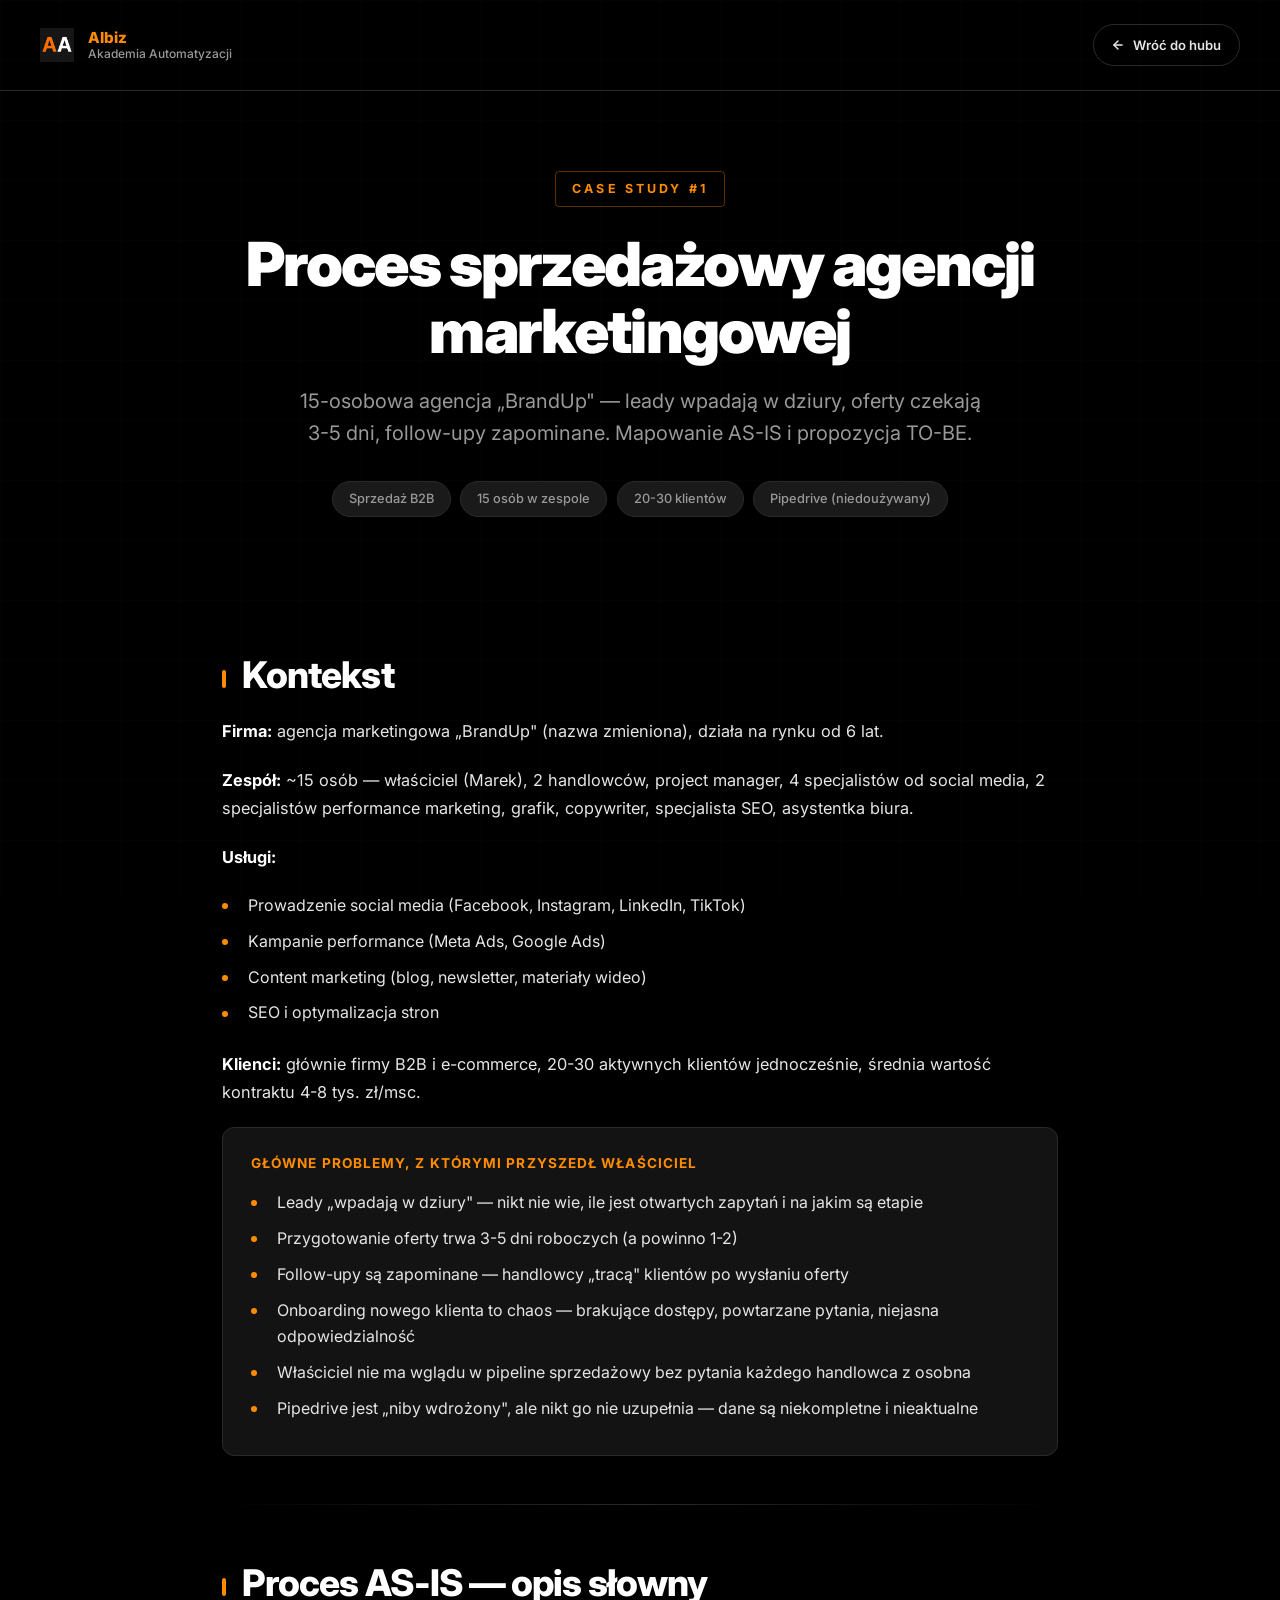
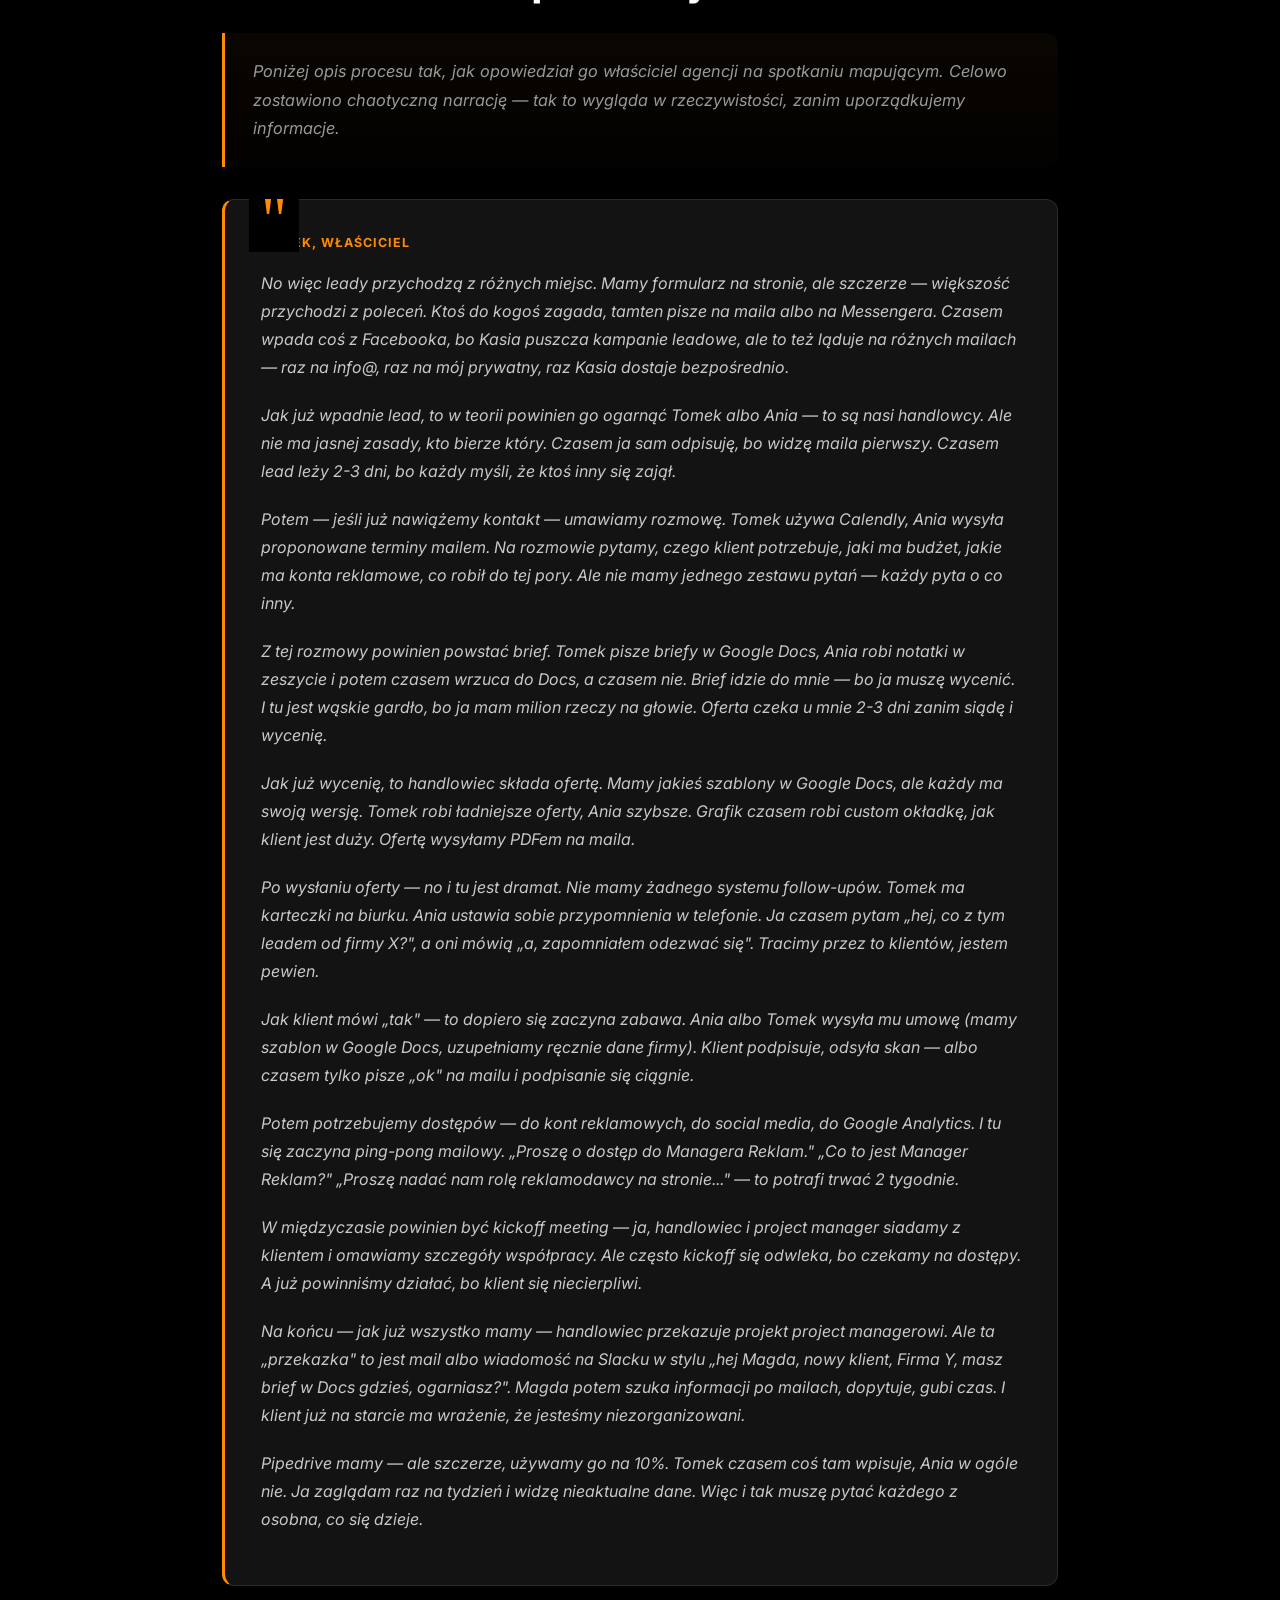
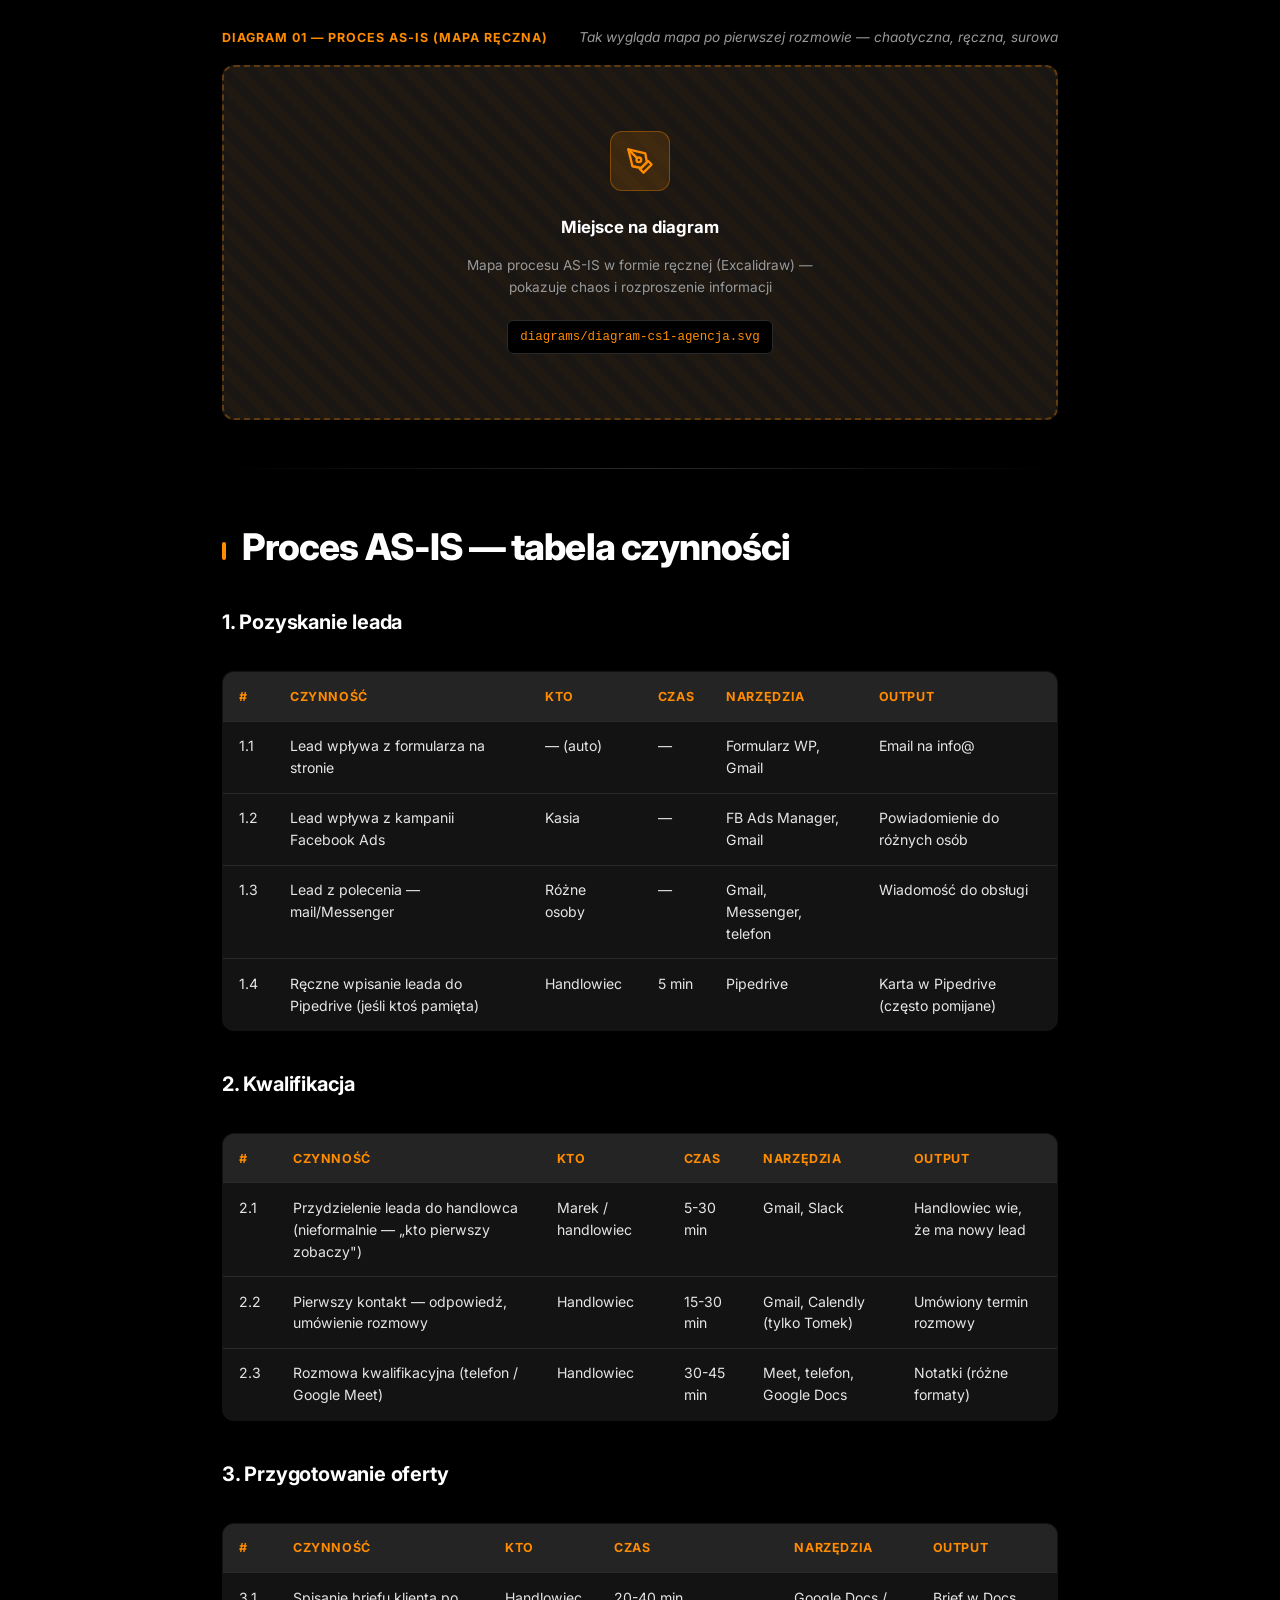
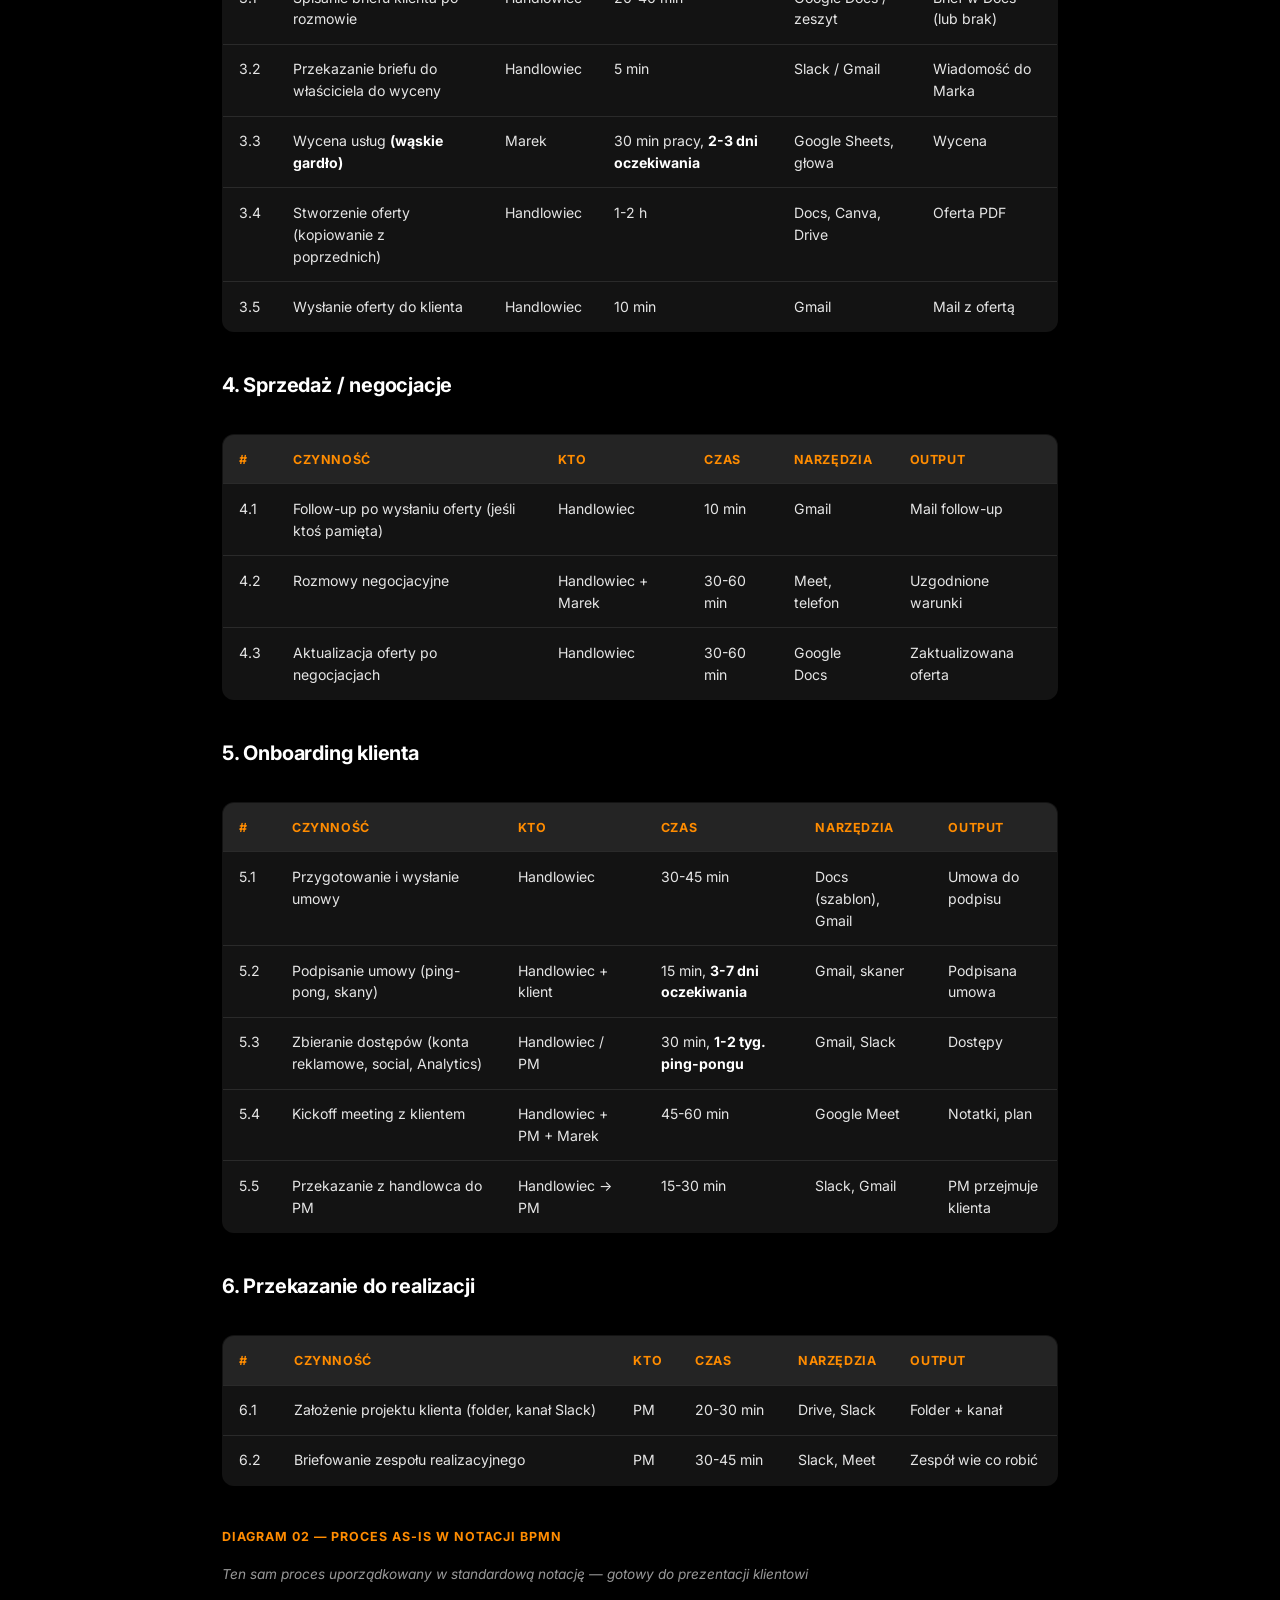
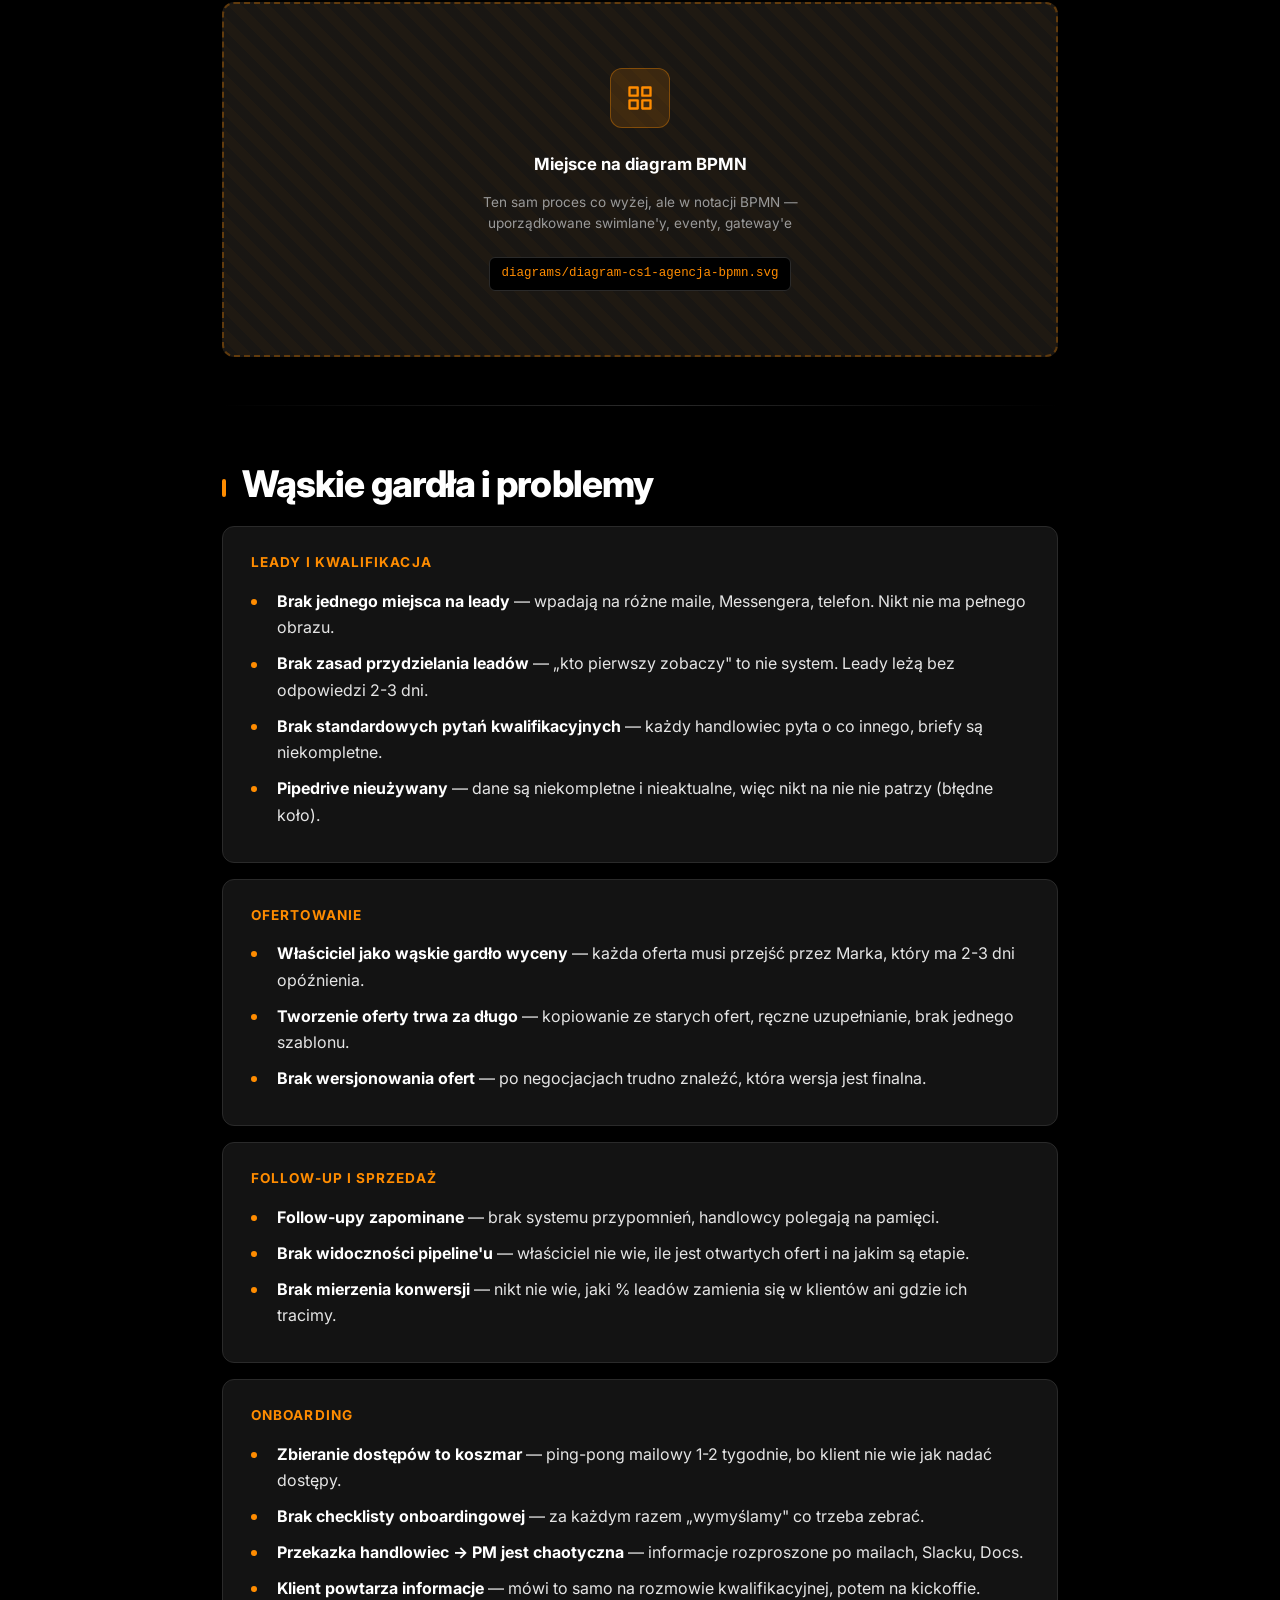
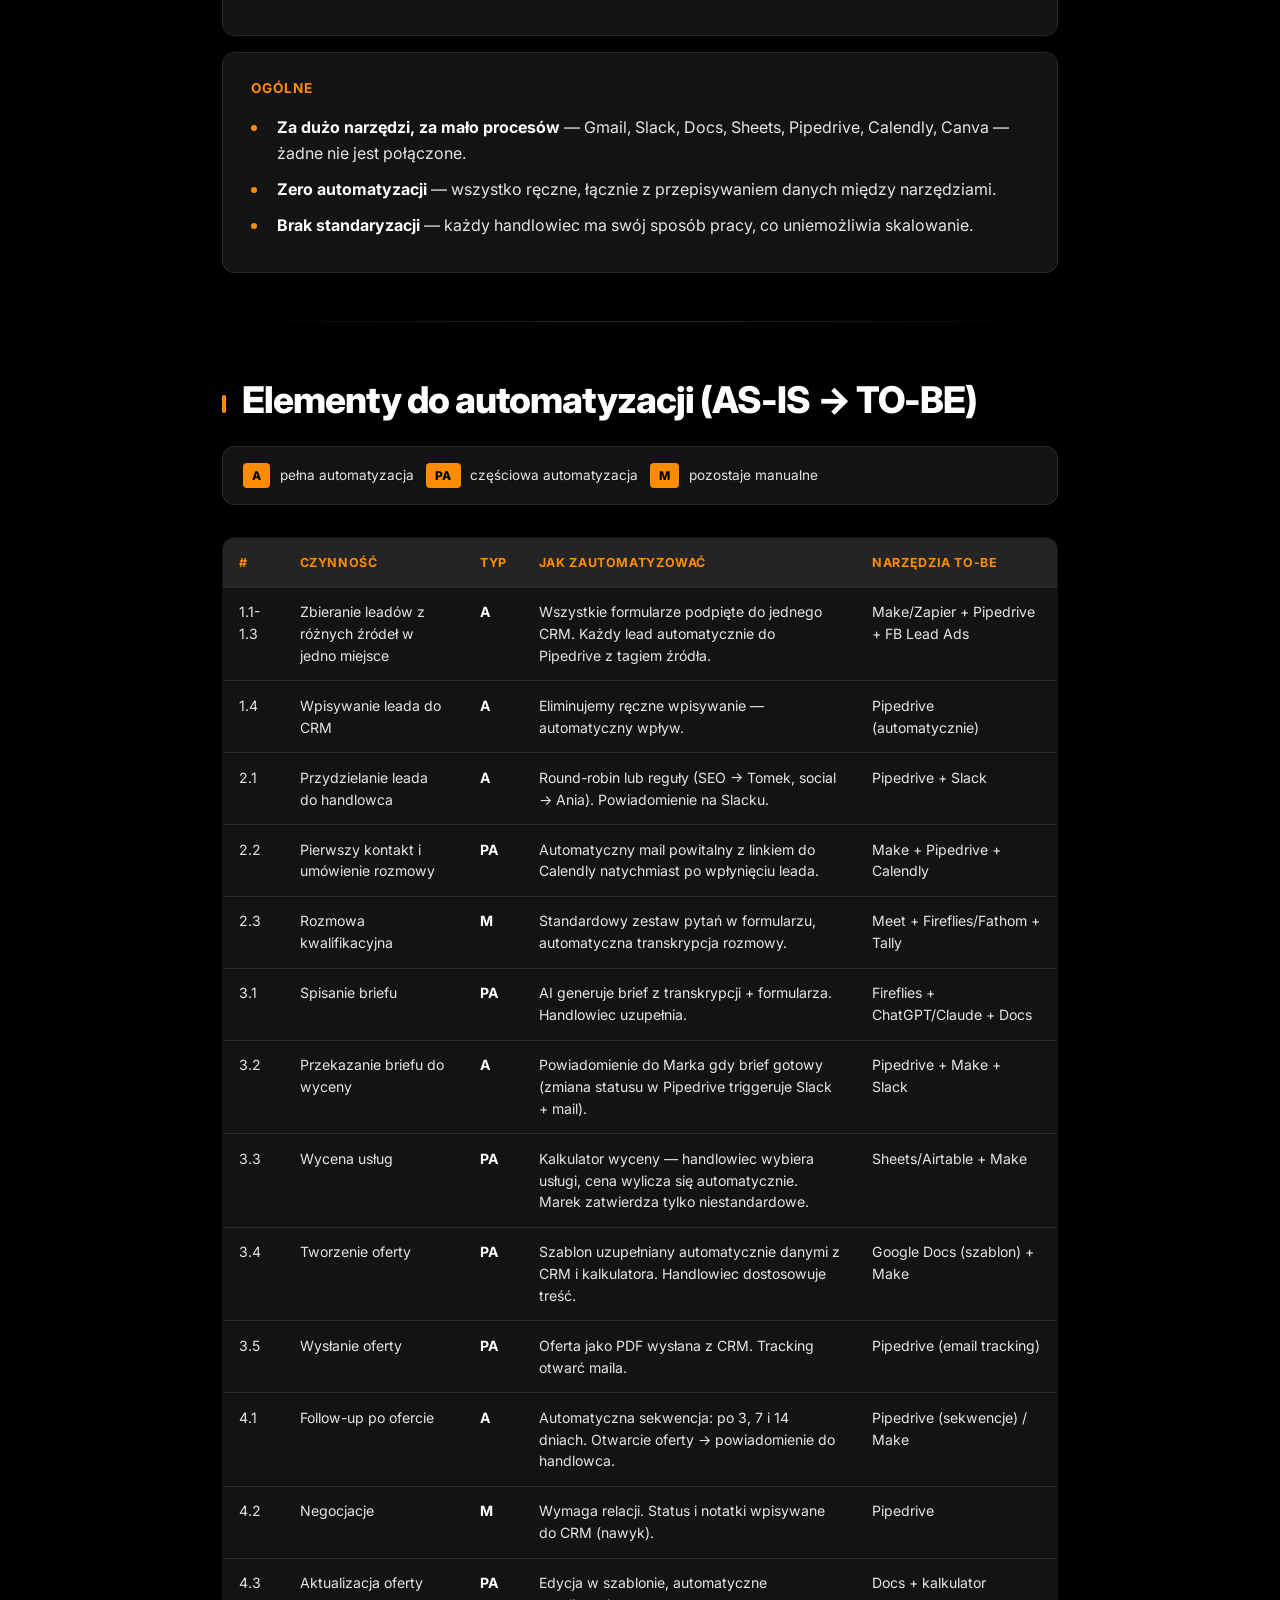
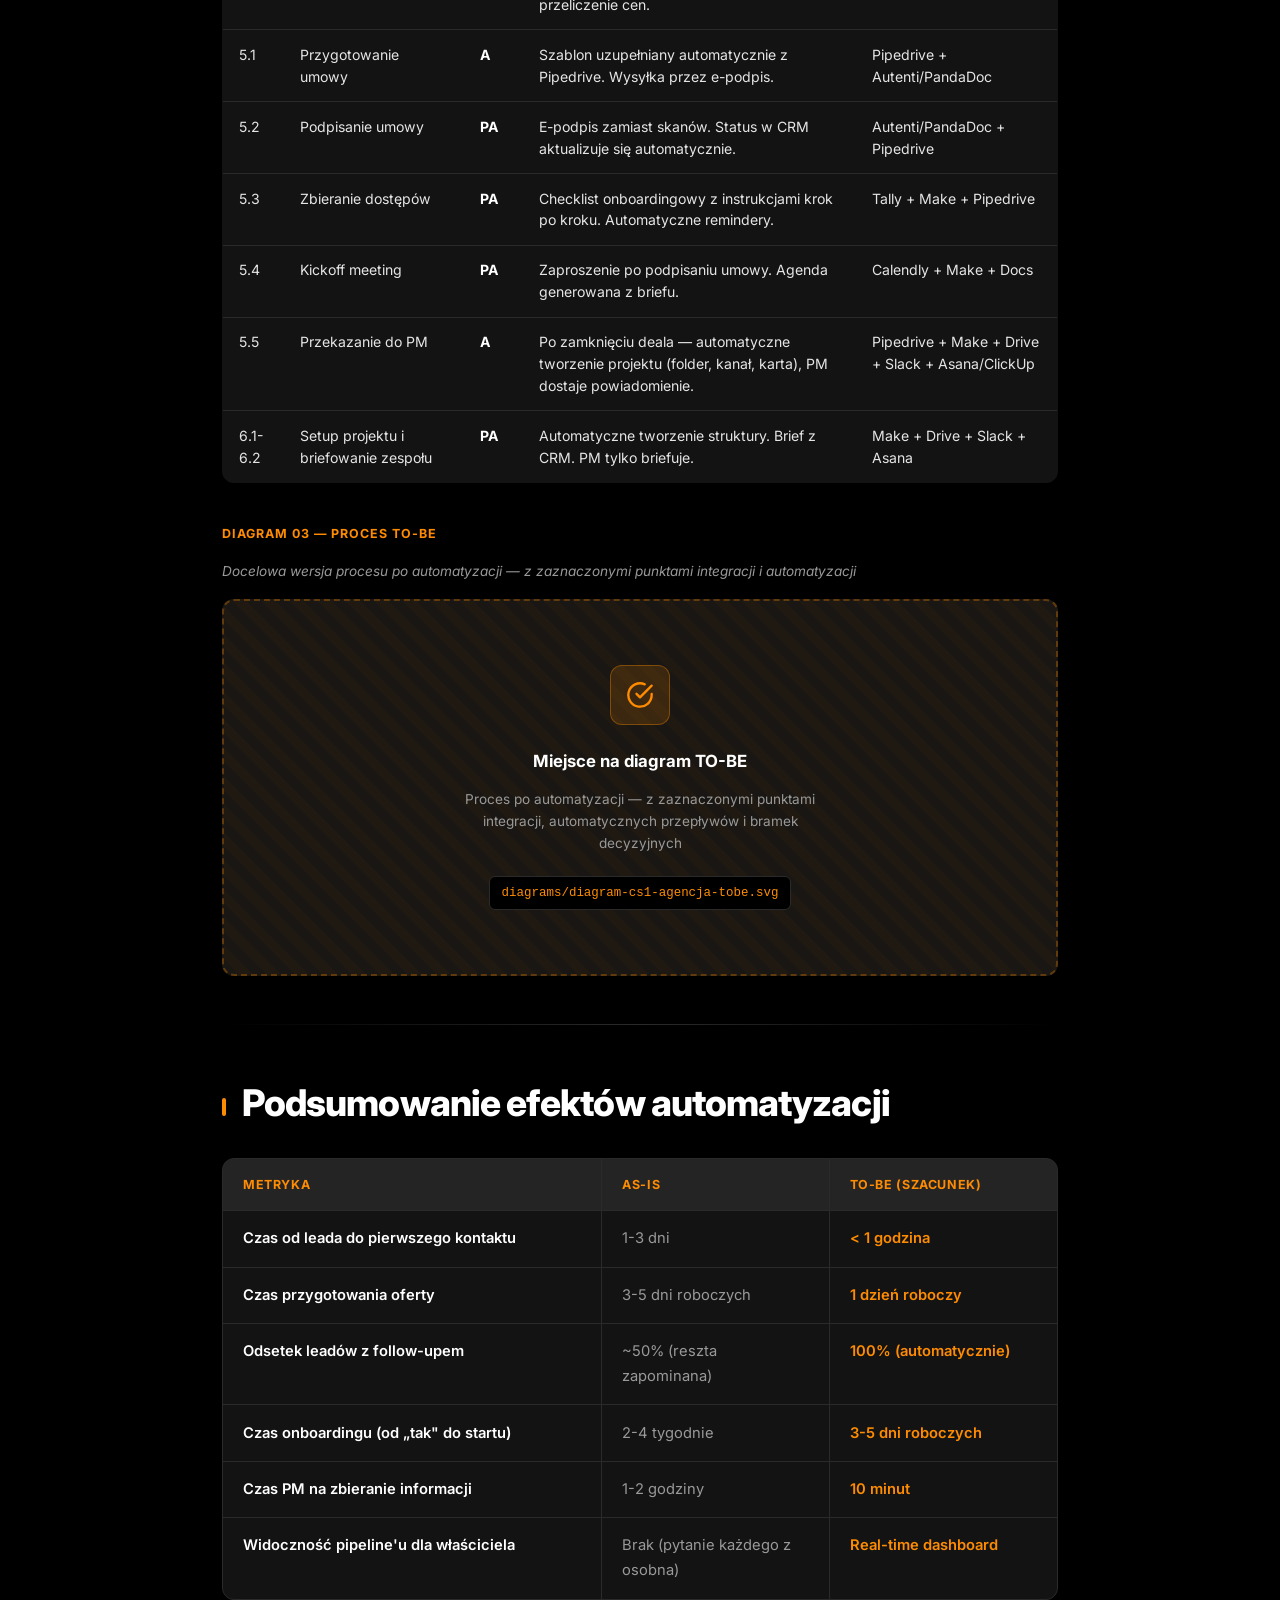
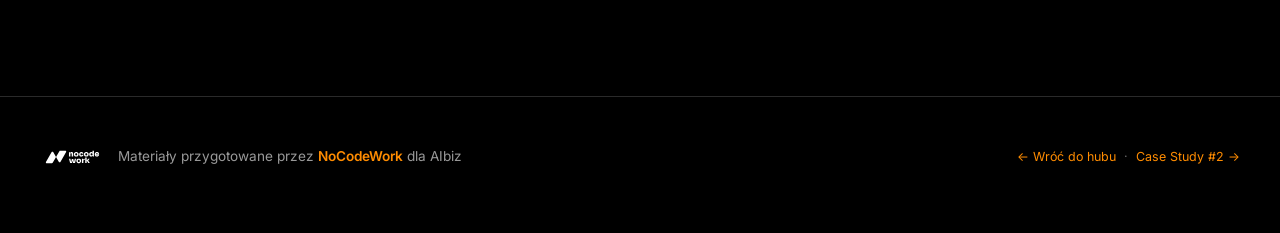
==== case-study-1.html @ ae474ed1 "Initial: hub + 2 case studies + prezentacja Materiały warsztatu AIbiz "Mapowanie procesów pod automa" ====
<!DOCTYPE html>
<html lang="pl">
<head>
<meta charset="UTF-8">
<meta name="viewport" content="width=device-width, initial-scale=1.0">
<meta name="robots" content="noindex, nofollow">
<title>Case Study #1: Agencja marketingowa — Warsztat AIbiz</title>
<meta name="description" content="Proces sprzedażowy agencji marketingowej — case study z warsztatu AIbiz.">
<link rel="icon" type="image/png" href="assets/logo-aibiz.png">
<link rel="stylesheet" href="styles.css">
</head>
<body>
<main>

<header class="top-bar">
  <a href="index.html" class="brand">
    <img src="assets/logo-aibiz.png" alt="AIbiz">
    <div class="brand-text">
      <strong>AIbiz</strong>
      <span>Akademia Automatyzacji</span>
    </div>
  </a>
  <a href="index.html" class="back-link">
    <svg width="14" height="14" viewBox="0 0 24 24" fill="none" stroke="currentColor" stroke-width="2.5" stroke-linecap="round" stroke-linejoin="round">
      <line x1="19" y1="12" x2="5" y2="12"/>
      <polyline points="12 19 5 12 12 5"/>
    </svg>
    Wróć do hubu
  </a>
</header>

<section class="article-hero">
  <span class="eyebrow">Case Study #1</span>
  <h1>Proces sprzedażowy agencji marketingowej</h1>
  <p class="subtitle">
    15-osobowa agencja „BrandUp" — leady wpadają w dziury, oferty czekają 3-5 dni, follow-upy zapominane. Mapowanie AS-IS i propozycja TO-BE.
  </p>
  <div class="meta-pills">
    <span class="pill">Sprzedaż B2B</span>
    <span class="pill">15 osób w zespole</span>
    <span class="pill">20-30 klientów</span>
    <span class="pill">Pipedrive (niedoużywany)</span>
  </div>
</section>

<article class="article">

<h2>Kontekst</h2>

<p><strong>Firma:</strong> agencja marketingowa „BrandUp" (nazwa zmieniona), działa na rynku od 6 lat.</p>

<p><strong>Zespół:</strong> ~15 osób — właściciel (Marek), 2 handlowców, project manager, 4 specjalistów od social media, 2 specjalistów performance marketing, grafik, copywriter, specjalista SEO, asystentka biura.</p>

<p><strong>Usługi:</strong></p>
<ul>
  <li>Prowadzenie social media (Facebook, Instagram, LinkedIn, TikTok)</li>
  <li>Kampanie performance (Meta Ads, Google Ads)</li>
  <li>Content marketing (blog, newsletter, materiały wideo)</li>
  <li>SEO i optymalizacja stron</li>
</ul>

<p><strong>Klienci:</strong> głównie firmy B2B i e-commerce, 20-30 aktywnych klientów jednocześnie, średnia wartość kontraktu 4-8 tys. zł/msc.</p>

<div class="problem-card">
  <h4>Główne problemy, z którymi przyszedł właściciel</h4>
  <ul>
    <li>Leady „wpadają w dziury" — nikt nie wie, ile jest otwartych zapytań i na jakim są etapie</li>
    <li>Przygotowanie oferty trwa 3-5 dni roboczych (a powinno 1-2)</li>
    <li>Follow-upy są zapominane — handlowcy „tracą" klientów po wysłaniu oferty</li>
    <li>Onboarding nowego klienta to chaos — brakujące dostępy, powtarzane pytania, niejasna odpowiedzialność</li>
    <li>Właściciel nie ma wglądu w pipeline sprzedażowy bez pytania każdego handlowca z osobna</li>
    <li>Pipedrive jest „niby wdrożony", ale nikt go nie uzupełnia — dane są niekompletne i nieaktualne</li>
  </ul>
</div>

<hr class="divider">

<h2>Proces AS-IS — opis słowny</h2>

<blockquote>
  <p>Poniżej opis procesu tak, jak opowiedział go właściciel agencji na spotkaniu mapującym. Celowo zostawiono chaotyczną narrację — tak to wygląda w rzeczywistości, zanim uporządkujemy informacje.</p>
</blockquote>

<div class="narrative">
  <span class="speaker">Marek, właściciel</span>
  <p>No więc leady przychodzą z różnych miejsc. Mamy formularz na stronie, ale szczerze — większość przychodzi z poleceń. Ktoś do kogoś zagada, tamten pisze na maila albo na Messengera. Czasem wpada coś z Facebooka, bo Kasia puszcza kampanie leadowe, ale to też ląduje na różnych mailach — raz na info@, raz na mój prywatny, raz Kasia dostaje bezpośrednio.</p>
  <p>Jak już wpadnie lead, to w teorii powinien go ogarnąć Tomek albo Ania — to są nasi handlowcy. Ale nie ma jasnej zasady, kto bierze który. Czasem ja sam odpisuję, bo widzę maila pierwszy. Czasem lead leży 2-3 dni, bo każdy myśli, że ktoś inny się zajął.</p>
  <p>Potem — jeśli już nawiążemy kontakt — umawiamy rozmowę. Tomek używa Calendly, Ania wysyła proponowane terminy mailem. Na rozmowie pytamy, czego klient potrzebuje, jaki ma budżet, jakie ma konta reklamowe, co robił do tej pory. Ale nie mamy jednego zestawu pytań — każdy pyta o co inny.</p>
  <p>Z tej rozmowy powinien powstać brief. Tomek pisze briefy w Google Docs, Ania robi notatki w zeszycie i potem czasem wrzuca do Docs, a czasem nie. Brief idzie do mnie — bo ja muszę wycenić. I tu jest wąskie gardło, bo ja mam milion rzeczy na głowie. Oferta czeka u mnie 2-3 dni zanim siądę i wycenię.</p>
  <p>Jak już wycenię, to handlowiec składa ofertę. Mamy jakieś szablony w Google Docs, ale każdy ma swoją wersję. Tomek robi ładniejsze oferty, Ania szybsze. Grafik czasem robi custom okładkę, jak klient jest duży. Ofertę wysyłamy PDFem na maila.</p>
  <p>Po wysłaniu oferty — no i tu jest dramat. Nie mamy żadnego systemu follow-upów. Tomek ma karteczki na biurku. Ania ustawia sobie przypomnienia w telefonie. Ja czasem pytam „hej, co z tym leadem od firmy X?", a oni mówią „a, zapomniałem odezwać się". Tracimy przez to klientów, jestem pewien.</p>
  <p>Jak klient mówi „tak" — to dopiero się zaczyna zabawa. Ania albo Tomek wysyła mu umowę (mamy szablon w Google Docs, uzupełniamy ręcznie dane firmy). Klient podpisuje, odsyła skan — albo czasem tylko pisze „ok" na mailu i podpisanie się ciągnie.</p>
  <p>Potem potrzebujemy dostępów — do kont reklamowych, do social media, do Google Analytics. I tu się zaczyna ping-pong mailowy. „Proszę o dostęp do Managera Reklam." „Co to jest Manager Reklam?" „Proszę nadać nam rolę reklamodawcy na stronie..." — to potrafi trwać 2 tygodnie.</p>
  <p>W międzyczasie powinien być kickoff meeting — ja, handlowiec i project manager siadamy z klientem i omawiamy szczegóły współpracy. Ale często kickoff się odwleka, bo czekamy na dostępy. A już powinniśmy działać, bo klient się niecierpliwi.</p>
  <p>Na końcu — jak już wszystko mamy — handlowiec przekazuje projekt project managerowi. Ale ta „przekazka" to jest mail albo wiadomość na Slacku w stylu „hej Magda, nowy klient, Firma Y, masz brief w Docs gdzieś, ogarniasz?". Magda potem szuka informacji po mailach, dopytuje, gubi czas. I klient już na starcie ma wrażenie, że jesteśmy niezorganizowani.</p>
  <p>Pipedrive mamy — ale szczerze, używamy go na 10%. Tomek czasem coś tam wpisuje, Ania w ogóle nie. Ja zaglądam raz na tydzień i widzę nieaktualne dane. Więc i tak muszę pytać każdego z osobna, co się dzieje.</p>
</div>

<!-- ═══════════ DIAGRAM 1: AS-IS ręczny ═══════════ -->
<div class="diagram-block">
  <div class="diagram-label">
    <span class="title">Diagram 01 — Proces AS-IS (mapa ręczna)</span>
    <span class="desc">Tak wygląda mapa po pierwszej rozmowie — chaotyczna, ręczna, surowa</span>
  </div>
  <div class="diagram-placeholder">
    <div class="icon-wrap">
      <svg width="28" height="28" viewBox="0 0 24 24" fill="none" stroke="currentColor" stroke-width="2" stroke-linecap="round" stroke-linejoin="round">
        <path d="M12 19l7-7 3 3-7 7-3-3z"/>
        <path d="M18 13l-1.5-7.5L2 2l3.5 14.5L13 18l5-5z"/>
        <path d="M2 2l7.586 7.586"/>
        <circle cx="11" cy="11" r="2"/>
      </svg>
    </div>
    <div class="placeholder-title">Miejsce na diagram</div>
    <div class="placeholder-note">Mapa procesu AS-IS w formie ręcznej (Excalidraw) — pokazuje chaos i rozproszenie informacji</div>
    <div class="file-name">diagrams/diagram-cs1-agencja.svg</div>
  </div>
</div>

<hr class="divider">

<h2>Proces AS-IS — tabela czynności</h2>

<h3>1. Pozyskanie leada</h3>

<div class="table-wrap">
<table>
  <thead>
    <tr><th>#</th><th>Czynność</th><th>Kto</th><th>Czas</th><th>Narzędzia</th><th>Output</th></tr>
  </thead>
  <tbody>
    <tr><td>1.1</td><td>Lead wpływa z formularza na stronie</td><td>— (auto)</td><td>—</td><td>Formularz WP, Gmail</td><td>Email na info@</td></tr>
    <tr><td>1.2</td><td>Lead wpływa z kampanii Facebook Ads</td><td>Kasia</td><td>—</td><td>FB Ads Manager, Gmail</td><td>Powiadomienie do różnych osób</td></tr>
    <tr><td>1.3</td><td>Lead z polecenia — mail/Messenger</td><td>Różne osoby</td><td>—</td><td>Gmail, Messenger, telefon</td><td>Wiadomość do obsługi</td></tr>
    <tr><td>1.4</td><td>Ręczne wpisanie leada do Pipedrive (jeśli ktoś pamięta)</td><td>Handlowiec</td><td>5 min</td><td>Pipedrive</td><td>Karta w Pipedrive (często pomijane)</td></tr>
  </tbody>
</table>
</div>

<h3>2. Kwalifikacja</h3>

<div class="table-wrap">
<table>
  <thead>
    <tr><th>#</th><th>Czynność</th><th>Kto</th><th>Czas</th><th>Narzędzia</th><th>Output</th></tr>
  </thead>
  <tbody>
    <tr><td>2.1</td><td>Przydzielenie leada do handlowca (nieformalnie — „kto pierwszy zobaczy")</td><td>Marek / handlowiec</td><td>5-30 min</td><td>Gmail, Slack</td><td>Handlowiec wie, że ma nowy lead</td></tr>
    <tr><td>2.2</td><td>Pierwszy kontakt — odpowiedź, umówienie rozmowy</td><td>Handlowiec</td><td>15-30 min</td><td>Gmail, Calendly (tylko Tomek)</td><td>Umówiony termin rozmowy</td></tr>
    <tr><td>2.3</td><td>Rozmowa kwalifikacyjna (telefon / Google Meet)</td><td>Handlowiec</td><td>30-45 min</td><td>Meet, telefon, Google Docs</td><td>Notatki (różne formaty)</td></tr>
  </tbody>
</table>
</div>

<h3>3. Przygotowanie oferty</h3>

<div class="table-wrap">
<table>
  <thead>
    <tr><th>#</th><th>Czynność</th><th>Kto</th><th>Czas</th><th>Narzędzia</th><th>Output</th></tr>
  </thead>
  <tbody>
    <tr><td>3.1</td><td>Spisanie briefu klienta po rozmowie</td><td>Handlowiec</td><td>20-40 min</td><td>Google Docs / zeszyt</td><td>Brief w Docs (lub brak)</td></tr>
    <tr><td>3.2</td><td>Przekazanie briefu do właściciela do wyceny</td><td>Handlowiec</td><td>5 min</td><td>Slack / Gmail</td><td>Wiadomość do Marka</td></tr>
    <tr><td>3.3</td><td>Wycena usług <strong>(wąskie gardło)</strong></td><td>Marek</td><td>30 min pracy, <strong>2-3 dni oczekiwania</strong></td><td>Google Sheets, głowa</td><td>Wycena</td></tr>
    <tr><td>3.4</td><td>Stworzenie oferty (kopiowanie z poprzednich)</td><td>Handlowiec</td><td>1-2 h</td><td>Docs, Canva, Drive</td><td>Oferta PDF</td></tr>
    <tr><td>3.5</td><td>Wysłanie oferty do klienta</td><td>Handlowiec</td><td>10 min</td><td>Gmail</td><td>Mail z ofertą</td></tr>
  </tbody>
</table>
</div>

<h3>4. Sprzedaż / negocjacje</h3>

<div class="table-wrap">
<table>
  <thead>
    <tr><th>#</th><th>Czynność</th><th>Kto</th><th>Czas</th><th>Narzędzia</th><th>Output</th></tr>
  </thead>
  <tbody>
    <tr><td>4.1</td><td>Follow-up po wysłaniu oferty (jeśli ktoś pamięta)</td><td>Handlowiec</td><td>10 min</td><td>Gmail</td><td>Mail follow-up</td></tr>
    <tr><td>4.2</td><td>Rozmowy negocjacyjne</td><td>Handlowiec + Marek</td><td>30-60 min</td><td>Meet, telefon</td><td>Uzgodnione warunki</td></tr>
    <tr><td>4.3</td><td>Aktualizacja oferty po negocjacjach</td><td>Handlowiec</td><td>30-60 min</td><td>Google Docs</td><td>Zaktualizowana oferta</td></tr>
  </tbody>
</table>
</div>

<h3>5. Onboarding klienta</h3>

<div class="table-wrap">
<table>
  <thead>
    <tr><th>#</th><th>Czynność</th><th>Kto</th><th>Czas</th><th>Narzędzia</th><th>Output</th></tr>
  </thead>
  <tbody>
    <tr><td>5.1</td><td>Przygotowanie i wysłanie umowy</td><td>Handlowiec</td><td>30-45 min</td><td>Docs (szablon), Gmail</td><td>Umowa do podpisu</td></tr>
    <tr><td>5.2</td><td>Podpisanie umowy (ping-pong, skany)</td><td>Handlowiec + klient</td><td>15 min, <strong>3-7 dni oczekiwania</strong></td><td>Gmail, skaner</td><td>Podpisana umowa</td></tr>
    <tr><td>5.3</td><td>Zbieranie dostępów (konta reklamowe, social, Analytics)</td><td>Handlowiec / PM</td><td>30 min, <strong>1-2 tyg. ping-pongu</strong></td><td>Gmail, Slack</td><td>Dostępy</td></tr>
    <tr><td>5.4</td><td>Kickoff meeting z klientem</td><td>Handlowiec + PM + Marek</td><td>45-60 min</td><td>Google Meet</td><td>Notatki, plan</td></tr>
    <tr><td>5.5</td><td>Przekazanie z handlowca do PM</td><td>Handlowiec → PM</td><td>15-30 min</td><td>Slack, Gmail</td><td>PM przejmuje klienta</td></tr>
  </tbody>
</table>
</div>

<h3>6. Przekazanie do realizacji</h3>

<div class="table-wrap">
<table>
  <thead>
    <tr><th>#</th><th>Czynność</th><th>Kto</th><th>Czas</th><th>Narzędzia</th><th>Output</th></tr>
  </thead>
  <tbody>
    <tr><td>6.1</td><td>Założenie projektu klienta (folder, kanał Slack)</td><td>PM</td><td>20-30 min</td><td>Drive, Slack</td><td>Folder + kanał</td></tr>
    <tr><td>6.2</td><td>Briefowanie zespołu realizacyjnego</td><td>PM</td><td>30-45 min</td><td>Slack, Meet</td><td>Zespół wie co robić</td></tr>
  </tbody>
</table>
</div>

<!-- ═══════════ DIAGRAM 2: BPMN AS-IS ═══════════ -->
<div class="diagram-block">
  <div class="diagram-label">
    <span class="title">Diagram 02 — Proces AS-IS w notacji BPMN</span>
    <span class="desc">Ten sam proces uporządkowany w standardową notację — gotowy do prezentacji klientowi</span>
  </div>
  <div class="diagram-placeholder">
    <div class="icon-wrap">
      <svg width="28" height="28" viewBox="0 0 24 24" fill="none" stroke="currentColor" stroke-width="2" stroke-linecap="round" stroke-linejoin="round">
        <rect x="3" y="3" width="7" height="7"/>
        <rect x="14" y="3" width="7" height="7"/>
        <rect x="14" y="14" width="7" height="7"/>
        <rect x="3" y="14" width="7" height="7"/>
      </svg>
    </div>
    <div class="placeholder-title">Miejsce na diagram BPMN</div>
    <div class="placeholder-note">Ten sam proces co wyżej, ale w notacji BPMN — uporządkowane swimlane'y, eventy, gateway'e</div>
    <div class="file-name">diagrams/diagram-cs1-agencja-bpmn.svg</div>
  </div>
</div>

<hr class="divider">

<h2>Wąskie gardła i problemy</h2>

<div class="problem-card">
  <h4>Leady i kwalifikacja</h4>
  <ul>
    <li><strong>Brak jednego miejsca na leady</strong> — wpadają na różne maile, Messengera, telefon. Nikt nie ma pełnego obrazu.</li>
    <li><strong>Brak zasad przydzielania leadów</strong> — „kto pierwszy zobaczy" to nie system. Leady leżą bez odpowiedzi 2-3 dni.</li>
    <li><strong>Brak standardowych pytań kwalifikacyjnych</strong> — każdy handlowiec pyta o co innego, briefy są niekompletne.</li>
    <li><strong>Pipedrive nieużywany</strong> — dane są niekompletne i nieaktualne, więc nikt na nie nie patrzy (błędne koło).</li>
  </ul>
</div>

<div class="problem-card">
  <h4>Ofertowanie</h4>
  <ul>
    <li><strong>Właściciel jako wąskie gardło wyceny</strong> — każda oferta musi przejść przez Marka, który ma 2-3 dni opóźnienia.</li>
    <li><strong>Tworzenie oferty trwa za długo</strong> — kopiowanie ze starych ofert, ręczne uzupełnianie, brak jednego szablonu.</li>
    <li><strong>Brak wersjonowania ofert</strong> — po negocjacjach trudno znaleźć, która wersja jest finalna.</li>
  </ul>
</div>

<div class="problem-card">
  <h4>Follow-up i sprzedaż</h4>
  <ul>
    <li><strong>Follow-upy zapominane</strong> — brak systemu przypomnień, handlowcy polegają na pamięci.</li>
    <li><strong>Brak widoczności pipeline'u</strong> — właściciel nie wie, ile jest otwartych ofert i na jakim są etapie.</li>
    <li><strong>Brak mierzenia konwersji</strong> — nikt nie wie, jaki % leadów zamienia się w klientów ani gdzie ich tracimy.</li>
  </ul>
</div>

<div class="problem-card">
  <h4>Onboarding</h4>
  <ul>
    <li><strong>Zbieranie dostępów to koszmar</strong> — ping-pong mailowy 1-2 tygodnie, bo klient nie wie jak nadać dostępy.</li>
    <li><strong>Brak checklisty onboardingowej</strong> — za każdym razem „wymyślamy" co trzeba zebrać.</li>
    <li><strong>Przekazka handlowiec → PM jest chaotyczna</strong> — informacje rozproszone po mailach, Slacku, Docs.</li>
    <li><strong>Klient powtarza informacje</strong> — mówi to samo na rozmowie kwalifikacyjnej, potem na kickoffie.</li>
  </ul>
</div>

<div class="problem-card">
  <h4>Ogólne</h4>
  <ul>
    <li><strong>Za dużo narzędzi, za mało procesów</strong> — Gmail, Slack, Docs, Sheets, Pipedrive, Calendly, Canva — żadne nie jest połączone.</li>
    <li><strong>Zero automatyzacji</strong> — wszystko ręczne, łącznie z przepisywaniem danych między narzędziami.</li>
    <li><strong>Brak standaryzacji</strong> — każdy handlowiec ma swój sposób pracy, co uniemożliwia skalowanie.</li>
  </ul>
</div>

<hr class="divider">

<h2>Elementy do automatyzacji (AS-IS → TO-BE)</h2>

<div class="legend">
  <div class="legend-item"><span class="legend-badge">A</span> pełna automatyzacja</div>
  <div class="legend-item"><span class="legend-badge">PA</span> częściowa automatyzacja</div>
  <div class="legend-item"><span class="legend-badge">M</span> pozostaje manualne</div>
</div>

<div class="table-wrap">
<table>
  <thead>
    <tr><th>#</th><th>Czynność</th><th>Typ</th><th>Jak zautomatyzować</th><th>Narzędzia TO-BE</th></tr>
  </thead>
  <tbody>
    <tr><td>1.1-1.3</td><td>Zbieranie leadów z różnych źródeł w jedno miejsce</td><td><strong>A</strong></td><td>Wszystkie formularze podpięte do jednego CRM. Każdy lead automatycznie do Pipedrive z tagiem źródła.</td><td>Make/Zapier + Pipedrive + FB Lead Ads</td></tr>
    <tr><td>1.4</td><td>Wpisywanie leada do CRM</td><td><strong>A</strong></td><td>Eliminujemy ręczne wpisywanie — automatyczny wpływ.</td><td>Pipedrive (automatycznie)</td></tr>
    <tr><td>2.1</td><td>Przydzielanie leada do handlowca</td><td><strong>A</strong></td><td>Round-robin lub reguły (SEO → Tomek, social → Ania). Powiadomienie na Slacku.</td><td>Pipedrive + Slack</td></tr>
    <tr><td>2.2</td><td>Pierwszy kontakt i umówienie rozmowy</td><td><strong>PA</strong></td><td>Automatyczny mail powitalny z linkiem do Calendly natychmiast po wpłynięciu leada.</td><td>Make + Pipedrive + Calendly</td></tr>
    <tr><td>2.3</td><td>Rozmowa kwalifikacyjna</td><td><strong>M</strong></td><td>Standardowy zestaw pytań w formularzu, automatyczna transkrypcja rozmowy.</td><td>Meet + Fireflies/Fathom + Tally</td></tr>
    <tr><td>3.1</td><td>Spisanie briefu</td><td><strong>PA</strong></td><td>AI generuje brief z transkrypcji + formularza. Handlowiec uzupełnia.</td><td>Fireflies + ChatGPT/Claude + Docs</td></tr>
    <tr><td>3.2</td><td>Przekazanie briefu do wyceny</td><td><strong>A</strong></td><td>Powiadomienie do Marka gdy brief gotowy (zmiana statusu w Pipedrive triggeruje Slack + mail).</td><td>Pipedrive + Make + Slack</td></tr>
    <tr><td>3.3</td><td>Wycena usług</td><td><strong>PA</strong></td><td>Kalkulator wyceny — handlowiec wybiera usługi, cena wylicza się automatycznie. Marek zatwierdza tylko niestandardowe.</td><td>Sheets/Airtable + Make</td></tr>
    <tr><td>3.4</td><td>Tworzenie oferty</td><td><strong>PA</strong></td><td>Szablon uzupełniany automatycznie danymi z CRM i kalkulatora. Handlowiec dostosowuje treść.</td><td>Google Docs (szablon) + Make</td></tr>
    <tr><td>3.5</td><td>Wysłanie oferty</td><td><strong>PA</strong></td><td>Oferta jako PDF wysłana z CRM. Tracking otwarć maila.</td><td>Pipedrive (email tracking)</td></tr>
    <tr><td>4.1</td><td>Follow-up po ofercie</td><td><strong>A</strong></td><td>Automatyczna sekwencja: po 3, 7 i 14 dniach. Otwarcie oferty → powiadomienie do handlowca.</td><td>Pipedrive (sekwencje) / Make</td></tr>
    <tr><td>4.2</td><td>Negocjacje</td><td><strong>M</strong></td><td>Wymaga relacji. Status i notatki wpisywane do CRM (nawyk).</td><td>Pipedrive</td></tr>
    <tr><td>4.3</td><td>Aktualizacja oferty</td><td><strong>PA</strong></td><td>Edycja w szablonie, automatyczne przeliczenie cen.</td><td>Docs + kalkulator</td></tr>
    <tr><td>5.1</td><td>Przygotowanie umowy</td><td><strong>A</strong></td><td>Szablon uzupełniany automatycznie z Pipedrive. Wysyłka przez e-podpis.</td><td>Pipedrive + Autenti/PandaDoc</td></tr>
    <tr><td>5.2</td><td>Podpisanie umowy</td><td><strong>PA</strong></td><td>E-podpis zamiast skanów. Status w CRM aktualizuje się automatycznie.</td><td>Autenti/PandaDoc + Pipedrive</td></tr>
    <tr><td>5.3</td><td>Zbieranie dostępów</td><td><strong>PA</strong></td><td>Checklist onboardingowy z instrukcjami krok po kroku. Automatyczne remindery.</td><td>Tally + Make + Pipedrive</td></tr>
    <tr><td>5.4</td><td>Kickoff meeting</td><td><strong>PA</strong></td><td>Zaproszenie po podpisaniu umowy. Agenda generowana z briefu.</td><td>Calendly + Make + Docs</td></tr>
    <tr><td>5.5</td><td>Przekazanie do PM</td><td><strong>A</strong></td><td>Po zamknięciu deala — automatyczne tworzenie projektu (folder, kanał, karta), PM dostaje powiadomienie.</td><td>Pipedrive + Make + Drive + Slack + Asana/ClickUp</td></tr>
    <tr><td>6.1-6.2</td><td>Setup projektu i briefowanie zespołu</td><td><strong>PA</strong></td><td>Automatyczne tworzenie struktury. Brief z CRM. PM tylko briefuje.</td><td>Make + Drive + Slack + Asana</td></tr>
  </tbody>
</table>
</div>

<!-- ═══════════ DIAGRAM 3: TO-BE ═══════════ -->
<div class="diagram-block">
  <div class="diagram-label">
    <span class="title">Diagram 03 — Proces TO-BE</span>
    <span class="desc">Docelowa wersja procesu po automatyzacji — z zaznaczonymi punktami integracji i automatyzacji</span>
  </div>
  <div class="diagram-placeholder">
    <div class="icon-wrap">
      <svg width="28" height="28" viewBox="0 0 24 24" fill="none" stroke="currentColor" stroke-width="2" stroke-linecap="round" stroke-linejoin="round">
        <path d="M22 11.08V12a10 10 0 1 1-5.93-9.14"/>
        <polyline points="22 4 12 14.01 9 11.01"/>
      </svg>
    </div>
    <div class="placeholder-title">Miejsce na diagram TO-BE</div>
    <div class="placeholder-note">Proces po automatyzacji — z zaznaczonymi punktami integracji, automatycznych przepływów i bramek decyzyjnych</div>
    <div class="file-name">diagrams/diagram-cs1-agencja-tobe.svg</div>
  </div>
</div>

<hr class="divider">

<h2>Podsumowanie efektów automatyzacji</h2>

<div class="stats-grid">
  <div class="stat-row header">
    <div>Metryka</div>
    <div>AS-IS</div>
    <div>TO-BE (szacunek)</div>
  </div>
  <div class="stat-row">
    <div class="label">Czas od leada do pierwszego kontaktu</div>
    <div class="from">1-3 dni</div>
    <div class="to">&lt; 1 godzina</div>
  </div>
  <div class="stat-row">
    <div class="label">Czas przygotowania oferty</div>
    <div class="from">3-5 dni roboczych</div>
    <div class="to">1 dzień roboczy</div>
  </div>
  <div class="stat-row">
    <div class="label">Odsetek leadów z follow-upem</div>
    <div class="from">~50% (reszta zapominana)</div>
    <div class="to">100% (automatycznie)</div>
  </div>
  <div class="stat-row">
    <div class="label">Czas onboardingu (od „tak" do startu)</div>
    <div class="from">2-4 tygodnie</div>
    <div class="to">3-5 dni roboczych</div>
  </div>
  <div class="stat-row">
    <div class="label">Czas PM na zbieranie informacji</div>
    <div class="from">1-2 godziny</div>
    <div class="to">10 minut</div>
  </div>
  <div class="stat-row">
    <div class="label">Widoczność pipeline'u dla właściciela</div>
    <div class="from">Brak (pytanie każdego z osobna)</div>
    <div class="to">Real-time dashboard</div>
  </div>
</div>

</article>

<footer>
  <div class="credit">
    <img src="assets/nocodework-logo-white.svg" alt="NoCodeWork">
    <span>Materiały przygotowane przez <a href="https://nocodework.io" target="_blank" rel="noopener">NoCodeWork</a> dla AIbiz</span>
  </div>
  <div class="note">
    <a href="index.html">← Wróć do hubu</a> &nbsp;·&nbsp; <a href="case-study-2.html">Case Study #2 →</a>
  </div>
</footer>

</main>
</body>
</html>
---- styles.css ----
/* ─────────────────────────────────────────────────────────────
   AIbiz Warsztat — shared styles for case study pages
   Branding: AIbiz black + orange #FF8C00
   ───────────────────────────────────────────────────────────── */

@import url('https://fonts.googleapis.com/css2?family=Inter:wght@300;400;500;600;700;800;900&display=swap');

:root {
  --orange: #FF8C00;
  --orange-soft: #FFB347;
  --orange-dim: rgba(255,140,0,0.15);
  --black: #000000;
  --black-2: #0A0A0A;
  --black-3: #131313;
  --black-4: #1A1A1A;
  --black-5: #242424;
  --line: #2A2A2A;
  --line-2: #333333;
  --white: #FFFFFF;
  --text: #E5E5E5;
  --dim: #999999;
  --dim-2: #6A6A6A;
  --red: #ef4444;
  --green: #22c55e;
}

* { margin: 0; padding: 0; box-sizing: border-box; }

html { scroll-behavior: smooth; }

body {
  background: var(--black);
  color: var(--text);
  font-family: 'Inter', -apple-system, system-ui, sans-serif;
  font-weight: 400;
  line-height: 1.7;
  -webkit-font-smoothing: antialiased;
  min-height: 100vh;
  overflow-x: hidden;
}

a { color: var(--orange); text-decoration: none; transition: opacity 0.2s; }
a:hover { opacity: 0.75; }

/* ─── Background grid ─── */
body::before {
  content: '';
  position: fixed;
  inset: 0;
  background-image:
    linear-gradient(rgba(255,140,0,0.02) 1px, transparent 1px),
    linear-gradient(90deg, rgba(255,140,0,0.02) 1px, transparent 1px);
  background-size: 60px 60px;
  pointer-events: none;
  z-index: 0;
}

main { position: relative; z-index: 1; }

/* ─── Top bar ─── */
.top-bar {
  display: flex;
  justify-content: space-between;
  align-items: center;
  padding: 1.5rem 2.5rem;
  max-width: 1280px;
  margin: 0 auto;
  border-bottom: 1px solid var(--line);
}

.top-bar .brand {
  display: flex;
  align-items: center;
  gap: 0.85rem;
  font-weight: 700;
  font-size: 0.95rem;
}

.top-bar .brand img {
  width: 34px;
  height: 34px;
  object-fit: contain;
}

.top-bar .brand-text {
  display: flex;
  flex-direction: column;
  line-height: 1.2;
}

.top-bar .brand-text strong { color: var(--orange); font-weight: 800; }
.top-bar .brand-text span { color: var(--dim); font-size: 0.75rem; font-weight: 500; }

.back-link {
  display: inline-flex;
  align-items: center;
  gap: 0.5rem;
  padding: 0.55rem 1.1rem;
  border: 1px solid var(--line);
  border-radius: 100px;
  font-size: 0.82rem;
  font-weight: 600;
  color: var(--text);
  transition: all 0.2s;
}

.back-link:hover {
  border-color: var(--orange);
  color: var(--orange);
  opacity: 1;
}

.back-link svg { transition: transform 0.2s; }
.back-link:hover svg { transform: translateX(-3px); }

/* ─── Article hero ─── */
.article-hero {
  max-width: 900px;
  margin: 0 auto;
  padding: 5rem 2rem 3rem;
  text-align: center;
}

.article-hero .eyebrow {
  display: inline-block;
  font-size: 0.78rem;
  font-weight: 700;
  letter-spacing: 0.25em;
  text-transform: uppercase;
  color: var(--orange);
  margin-bottom: 1.5rem;
  padding: 0.4rem 1rem;
  border: 1px solid rgba(255,140,0,0.35);
  border-radius: 4px;
}

.article-hero h1 {
  font-size: clamp(2.2rem, 5vw, 3.8rem);
  font-weight: 900;
  line-height: 1.1;
  letter-spacing: -0.03em;
  margin-bottom: 1.25rem;
  color: var(--white);
}

.article-hero .subtitle {
  font-size: clamp(1.05rem, 1.6vw, 1.25rem);
  color: var(--dim);
  line-height: 1.6;
  max-width: 700px;
  margin: 0 auto 2rem;
}

.article-hero .meta-pills {
  display: flex;
  flex-wrap: wrap;
  justify-content: center;
  gap: 0.6rem;
  margin-top: 1.5rem;
}

.article-hero .pill {
  padding: 0.4rem 1rem;
  background: var(--black-4);
  border: 1px solid var(--line);
  border-radius: 100px;
  font-size: 0.8rem;
  color: var(--dim);
  font-weight: 500;
}

/* ─── Article body ─── */
.article {
  max-width: 900px;
  margin: 0 auto;
  padding: 2rem 2rem 4rem;
}

.article h2 {
  font-size: clamp(1.7rem, 3vw, 2.3rem);
  font-weight: 800;
  letter-spacing: -0.025em;
  margin: 3.5rem 0 1.25rem;
  color: var(--white);
  line-height: 1.2;
  position: relative;
  padding-left: 1.25rem;
}

.article h2::before {
  content: '';
  position: absolute;
  left: 0;
  top: 0.45em;
  bottom: 0.25em;
  width: 4px;
  background: var(--orange);
  border-radius: 2px;
}

.article h3 {
  font-size: 1.25rem;
  font-weight: 700;
  margin: 2.25rem 0 1rem;
  color: var(--white);
  letter-spacing: -0.01em;
}

.article p {
  margin-bottom: 1.25rem;
  color: var(--text);
  font-size: 1.02rem;
  line-height: 1.75;
}

.article p strong { color: var(--white); font-weight: 700; }

.article ul {
  margin: 0 0 1.5rem 0;
  padding-left: 0;
  list-style: none;
}

.article ul li {
  position: relative;
  padding-left: 1.6rem;
  margin-bottom: 0.6rem;
  color: var(--text);
  line-height: 1.65;
}

.article ul li::before {
  content: '';
  position: absolute;
  left: 0;
  top: 0.7em;
  width: 6px;
  height: 6px;
  background: var(--orange);
  border-radius: 50%;
}

.article ul li strong { color: var(--white); font-weight: 700; }

/* ─── Quote block (narrative) ─── */
.article blockquote {
  background: linear-gradient(180deg, rgba(255,140,0,0.04) 0%, rgba(255,140,0,0.01) 100%);
  border-left: 3px solid var(--orange);
  border-radius: 0 12px 12px 0;
  padding: 1.5rem 1.75rem;
  margin: 1.75rem 0;
  font-style: italic;
  color: var(--dim);
  font-size: 0.97rem;
}

.article blockquote p { margin-bottom: 0.5rem; color: var(--dim); }
.article blockquote p:last-child { margin-bottom: 0; }

/* ─── Narrative box (long quote from owner) ─── */
.narrative {
  background: var(--black-3);
  border: 1px solid var(--line);
  border-left: 3px solid var(--orange);
  border-radius: 12px;
  padding: 2rem 2.25rem;
  margin: 2rem 0;
  position: relative;
}

.narrative::before {
  content: '"';
  position: absolute;
  top: -0.75rem;
  left: 1.5rem;
  font-size: 4rem;
  font-family: Georgia, serif;
  color: var(--orange);
  background: var(--black);
  padding: 0 0.75rem;
  line-height: 1;
}

.narrative .speaker {
  display: block;
  font-size: 0.78rem;
  font-weight: 700;
  letter-spacing: 0.08em;
  text-transform: uppercase;
  color: var(--orange);
  margin-bottom: 1rem;
}

.narrative p {
  font-size: 1rem;
  line-height: 1.75;
  color: #c8c8c8;
  font-style: italic;
}

/* ─── Tables ─── */
.table-wrap {
  margin: 2rem -2rem;
  padding: 0 2rem;
  overflow-x: auto;
  -webkit-overflow-scrolling: touch;
}

.article table {
  border-collapse: collapse;
  width: 100%;
  min-width: 600px;
  margin: 0;
  background: var(--black-3);
  border: 1px solid var(--line);
  border-radius: 12px;
  overflow: hidden;
  font-size: 0.88rem;
}

.article table thead {
  background: var(--black-5);
}

.article table th {
  padding: 0.85rem 1rem;
  text-align: left;
  font-weight: 700;
  color: var(--orange);
  font-size: 0.78rem;
  letter-spacing: 0.05em;
  text-transform: uppercase;
  border-bottom: 1px solid var(--line);
  white-space: nowrap;
}

.article table td {
  padding: 0.85rem 1rem;
  border-bottom: 1px solid var(--line);
  color: var(--text);
  vertical-align: top;
  line-height: 1.55;
}

.article table tr:last-child td { border-bottom: none; }

.article table tr:hover td {
  background: rgba(255,140,0,0.025);
}

.article table td strong { color: var(--white); }

.article table td.section-row {
  background: var(--black-5);
  color: var(--orange);
  font-weight: 700;
  text-transform: uppercase;
  font-size: 0.78rem;
  letter-spacing: 0.05em;
  padding: 0.7rem 1rem;
}

/* ─── Highlight box (problems / context) ─── */
.problem-card {
  background: var(--black-3);
  border: 1px solid var(--line);
  border-radius: 12px;
  padding: 1.5rem 1.75rem;
  margin: 1rem 0;
}

.problem-card h4 {
  font-size: 0.85rem;
  font-weight: 700;
  text-transform: uppercase;
  letter-spacing: 0.08em;
  color: var(--orange);
  margin-bottom: 0.85rem;
}

.problem-card ul { margin-bottom: 0; }

/* ─── Legend ─── */
.legend {
  display: flex;
  flex-wrap: wrap;
  gap: 0.75rem;
  margin: 1.5rem 0 2rem;
  padding: 1rem 1.25rem;
  background: var(--black-3);
  border: 1px solid var(--line);
  border-radius: 12px;
}

.legend-item {
  display: flex;
  align-items: center;
  gap: 0.6rem;
  font-size: 0.85rem;
  color: var(--text);
}

.legend-badge {
  display: inline-block;
  padding: 0.15rem 0.55rem;
  background: var(--orange);
  color: var(--black);
  font-weight: 800;
  font-size: 0.75rem;
  border-radius: 4px;
  letter-spacing: 0.05em;
}

/* ─── Diagram placeholder ─── */
.diagram-block {
  margin: 2.5rem 0;
}

.diagram-block .diagram-label {
  display: flex;
  align-items: center;
  justify-content: space-between;
  gap: 1rem;
  margin-bottom: 1rem;
  flex-wrap: wrap;
}

.diagram-block .diagram-label .title {
  font-size: 0.78rem;
  font-weight: 700;
  letter-spacing: 0.08em;
  text-transform: uppercase;
  color: var(--orange);
}

.diagram-block .diagram-label .desc {
  font-size: 0.85rem;
  color: var(--dim);
  font-style: italic;
}

.diagram-placeholder {
  background:
    repeating-linear-gradient(
      45deg,
      rgba(255,140,0,0.025),
      rgba(255,140,0,0.025) 10px,
      rgba(255,140,0,0.05) 10px,
      rgba(255,140,0,0.05) 20px
    ),
    var(--black-3);
  border: 2px dashed rgba(255,140,0,0.3);
  border-radius: 12px;
  padding: 4rem 2rem;
  text-align: center;
  min-height: 320px;
  display: flex;
  flex-direction: column;
  align-items: center;
  justify-content: center;
  gap: 0.85rem;
}

.diagram-placeholder .icon-wrap {
  width: 60px;
  height: 60px;
  background: var(--orange-dim);
  border: 1px solid rgba(255,140,0,0.35);
  border-radius: 12px;
  display: flex;
  align-items: center;
  justify-content: center;
  color: var(--orange);
  margin-bottom: 0.5rem;
}

.diagram-placeholder .placeholder-title {
  font-size: 1.05rem;
  font-weight: 700;
  color: var(--white);
}

.diagram-placeholder .placeholder-note {
  font-size: 0.85rem;
  color: var(--dim);
  max-width: 380px;
  line-height: 1.6;
}

.diagram-placeholder .file-name {
  font-family: ui-monospace, 'SF Mono', Menlo, monospace;
  font-size: 0.78rem;
  background: var(--black);
  padding: 0.35rem 0.75rem;
  border-radius: 6px;
  border: 1px solid var(--line);
  color: var(--orange);
  margin-top: 0.5rem;
}

/* ─── Section divider ─── */
.divider {
  border: none;
  height: 1px;
  background: linear-gradient(90deg, transparent, var(--line) 50%, transparent);
  margin: 3rem 0;
}

/* ─── Stats grid (summary) ─── */
.stats-grid {
  display: grid;
  grid-template-columns: 1fr;
  gap: 1px;
  background: var(--line);
  border: 1px solid var(--line);
  border-radius: 12px;
  overflow: hidden;
  margin: 2rem 0;
}

.stat-row {
  display: grid;
  grid-template-columns: 2fr 1.2fr 1.2fr;
  background: var(--black-3);
  font-size: 0.92rem;
}

.stat-row.header {
  background: var(--black-5);
  font-weight: 700;
  font-size: 0.78rem;
  letter-spacing: 0.05em;
  text-transform: uppercase;
  color: var(--orange);
}

.stat-row > div {
  padding: 0.95rem 1.25rem;
  border-right: 1px solid var(--line);
}

.stat-row > div:last-child { border-right: none; }
.stat-row .label { font-weight: 600; color: var(--white); }
.stat-row .from { color: var(--dim); }
.stat-row .to { color: var(--orange); font-weight: 600; }

/* ─── Footer ─── */
footer {
  max-width: 1280px;
  margin: 0 auto;
  padding: 3rem 2.5rem 4rem;
  border-top: 1px solid var(--line);
  display: flex;
  justify-content: space-between;
  align-items: center;
  flex-wrap: wrap;
  gap: 1.5rem;
}

footer .credit {
  display: flex;
  align-items: center;
  gap: 0.85rem;
  font-size: 0.85rem;
  color: var(--dim);
}

footer .credit img { height: 24px; width: auto; }
footer .credit a { font-weight: 600; }

footer .note {
  font-size: 0.78rem;
  color: var(--dim-2);
  text-align: right;
}

/* ─── Responsive ─── */
@media (max-width: 768px) {
  .top-bar { padding: 1rem 1.25rem; }
  .article-hero { padding: 3rem 1.25rem 2rem; }
  .article { padding: 1rem 1.25rem 3rem; }
  .article h2 { padding-left: 1rem; margin: 2.5rem 0 1rem; }
  .table-wrap { margin: 1.5rem -1.25rem; padding: 0 1.25rem; }
  .narrative { padding: 1.5rem 1.25rem; }
  .narrative::before { left: 1rem; font-size: 3rem; }
  .stat-row { grid-template-columns: 1.5fr 1fr 1fr; font-size: 0.82rem; }
  .stat-row > div { padding: 0.7rem 0.85rem; }
  footer { padding: 2.5rem 1.25rem; flex-direction: column; text-align: center; }
  footer .note { text-align: center; }
  .diagram-placeholder { padding: 3rem 1.25rem; min-height: 260px; }
}
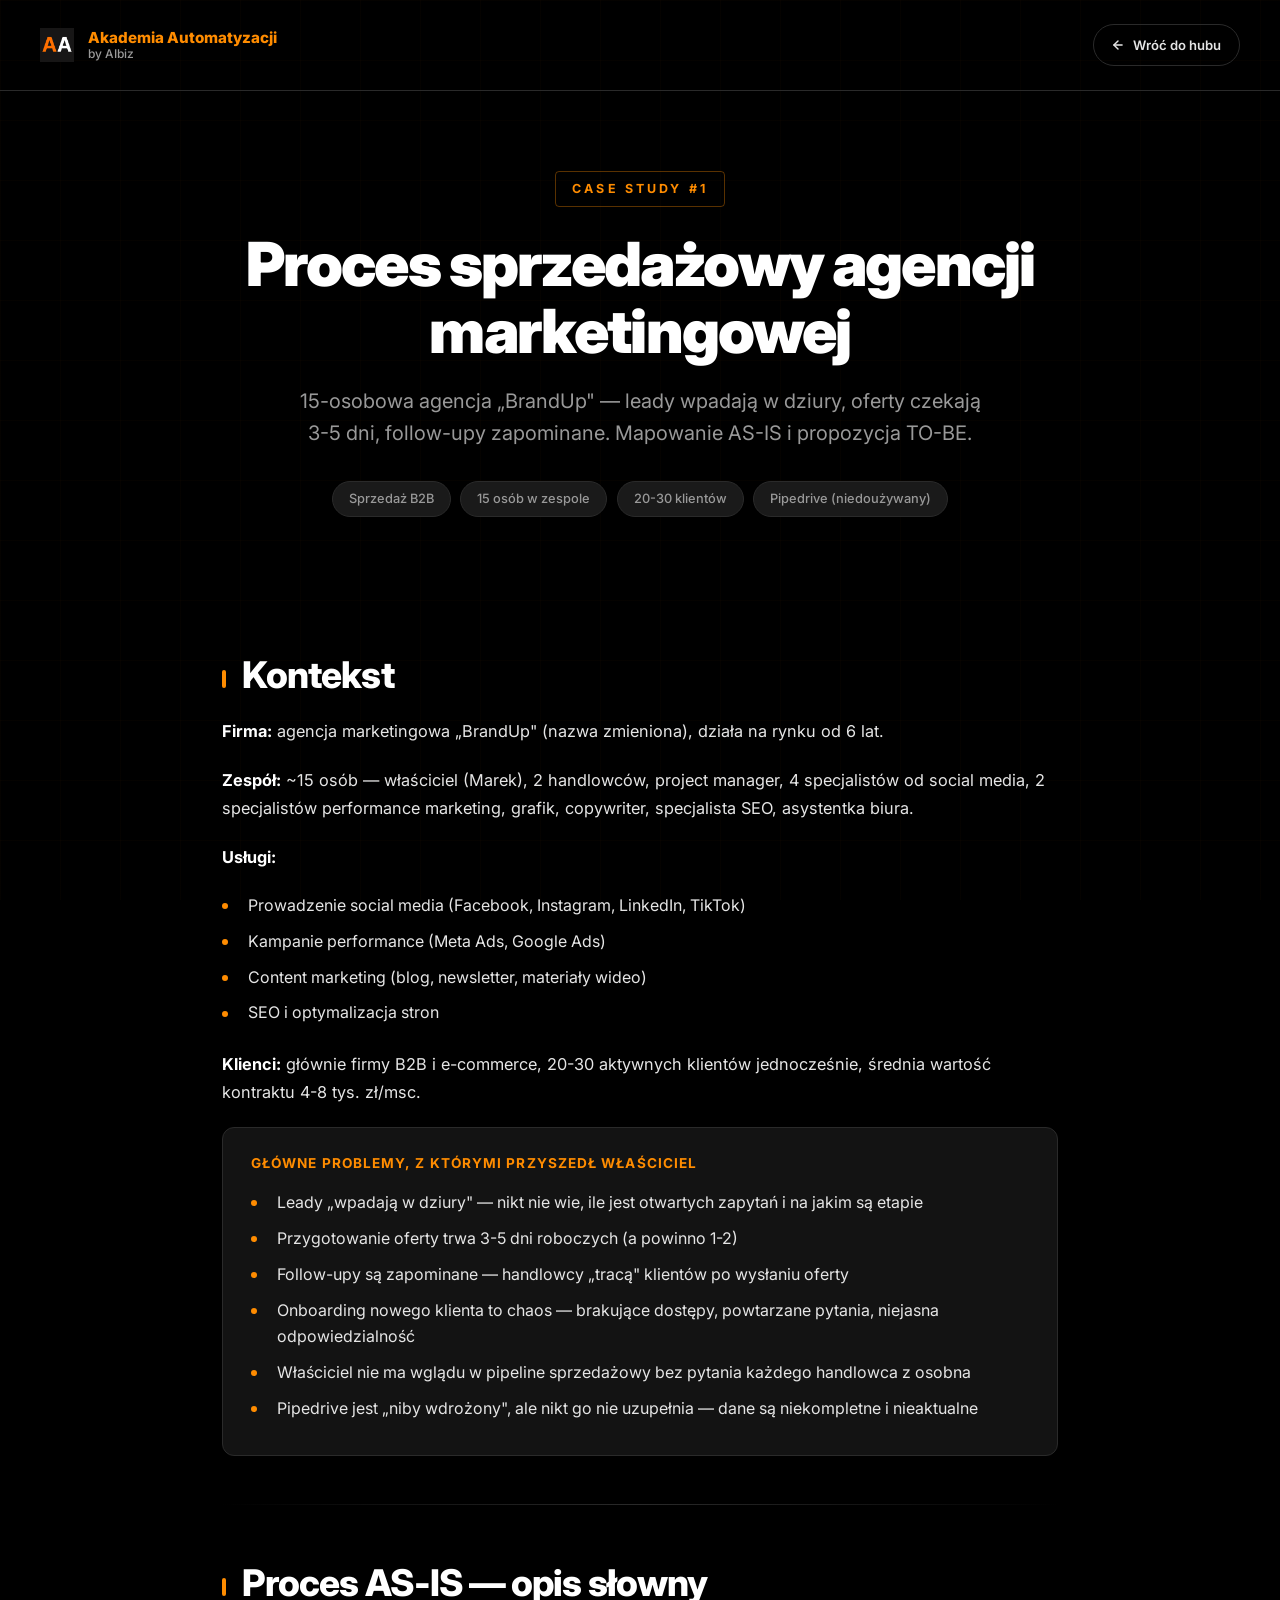
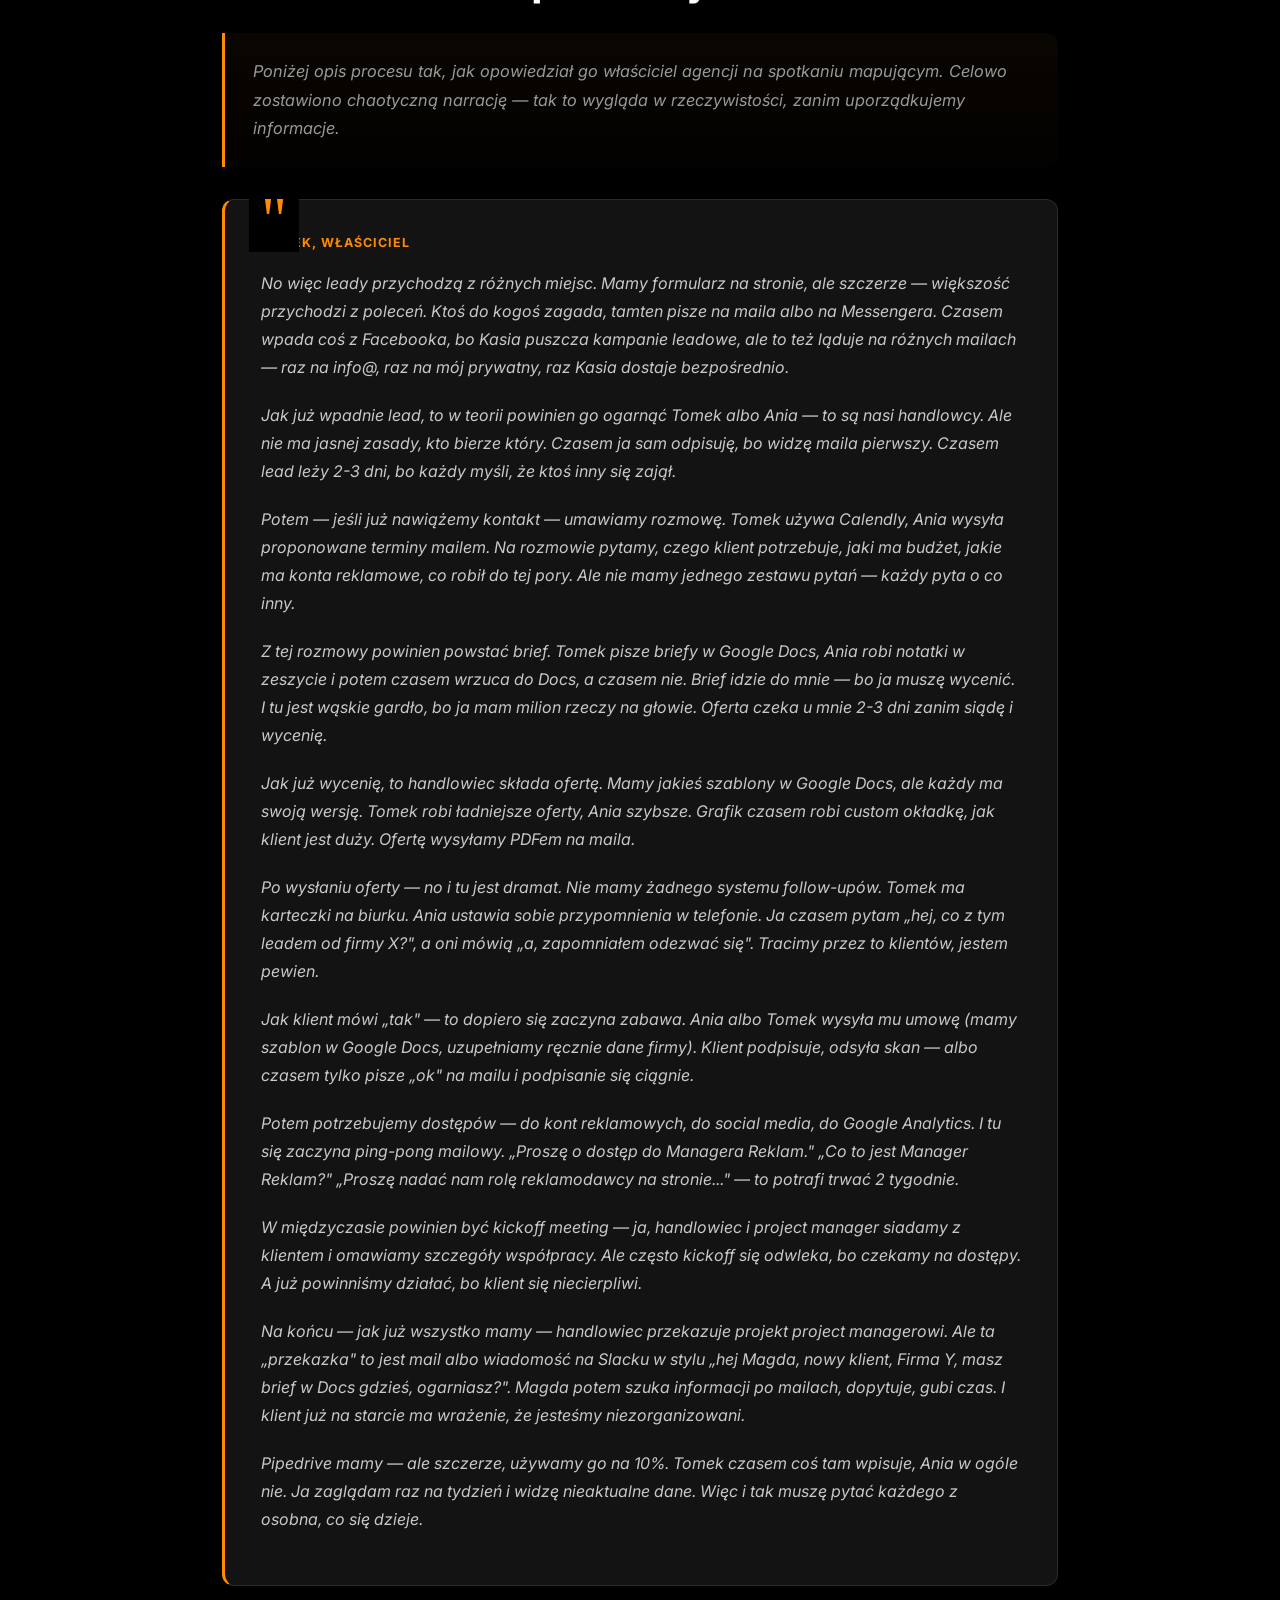
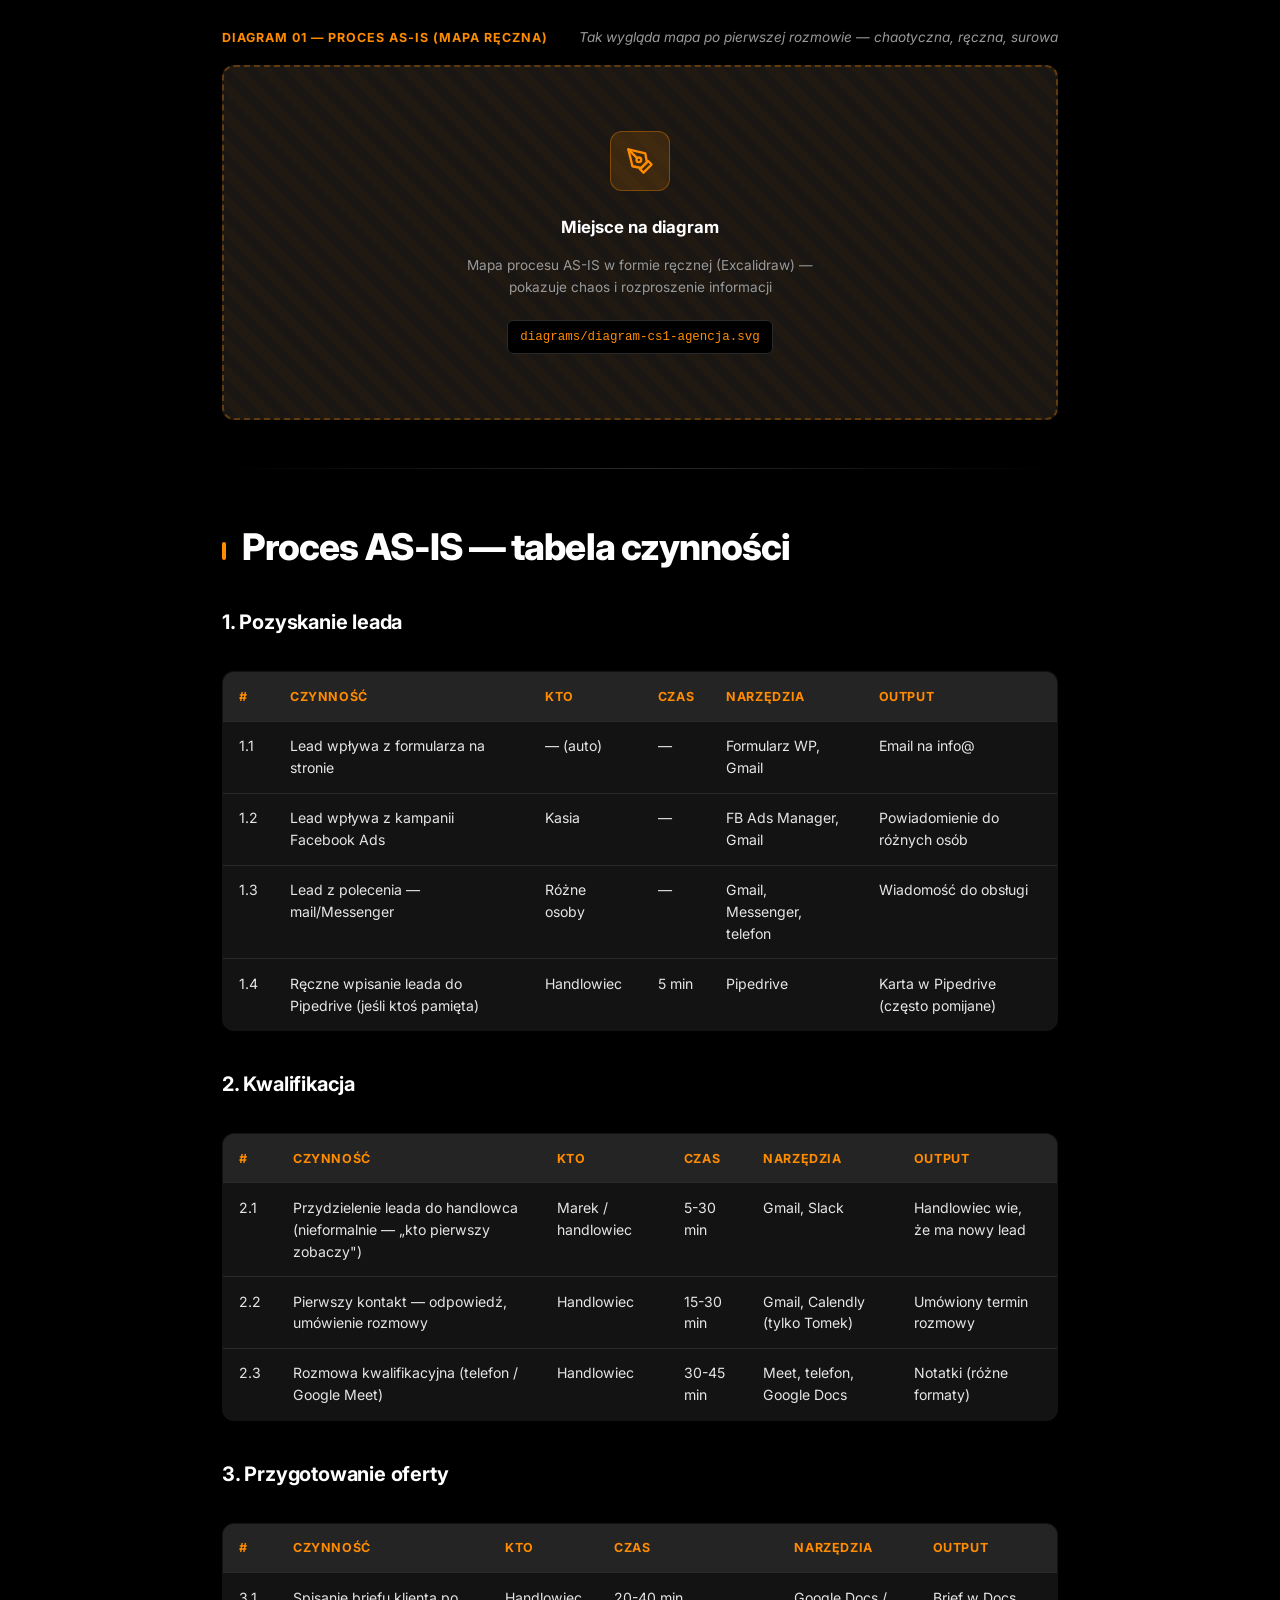
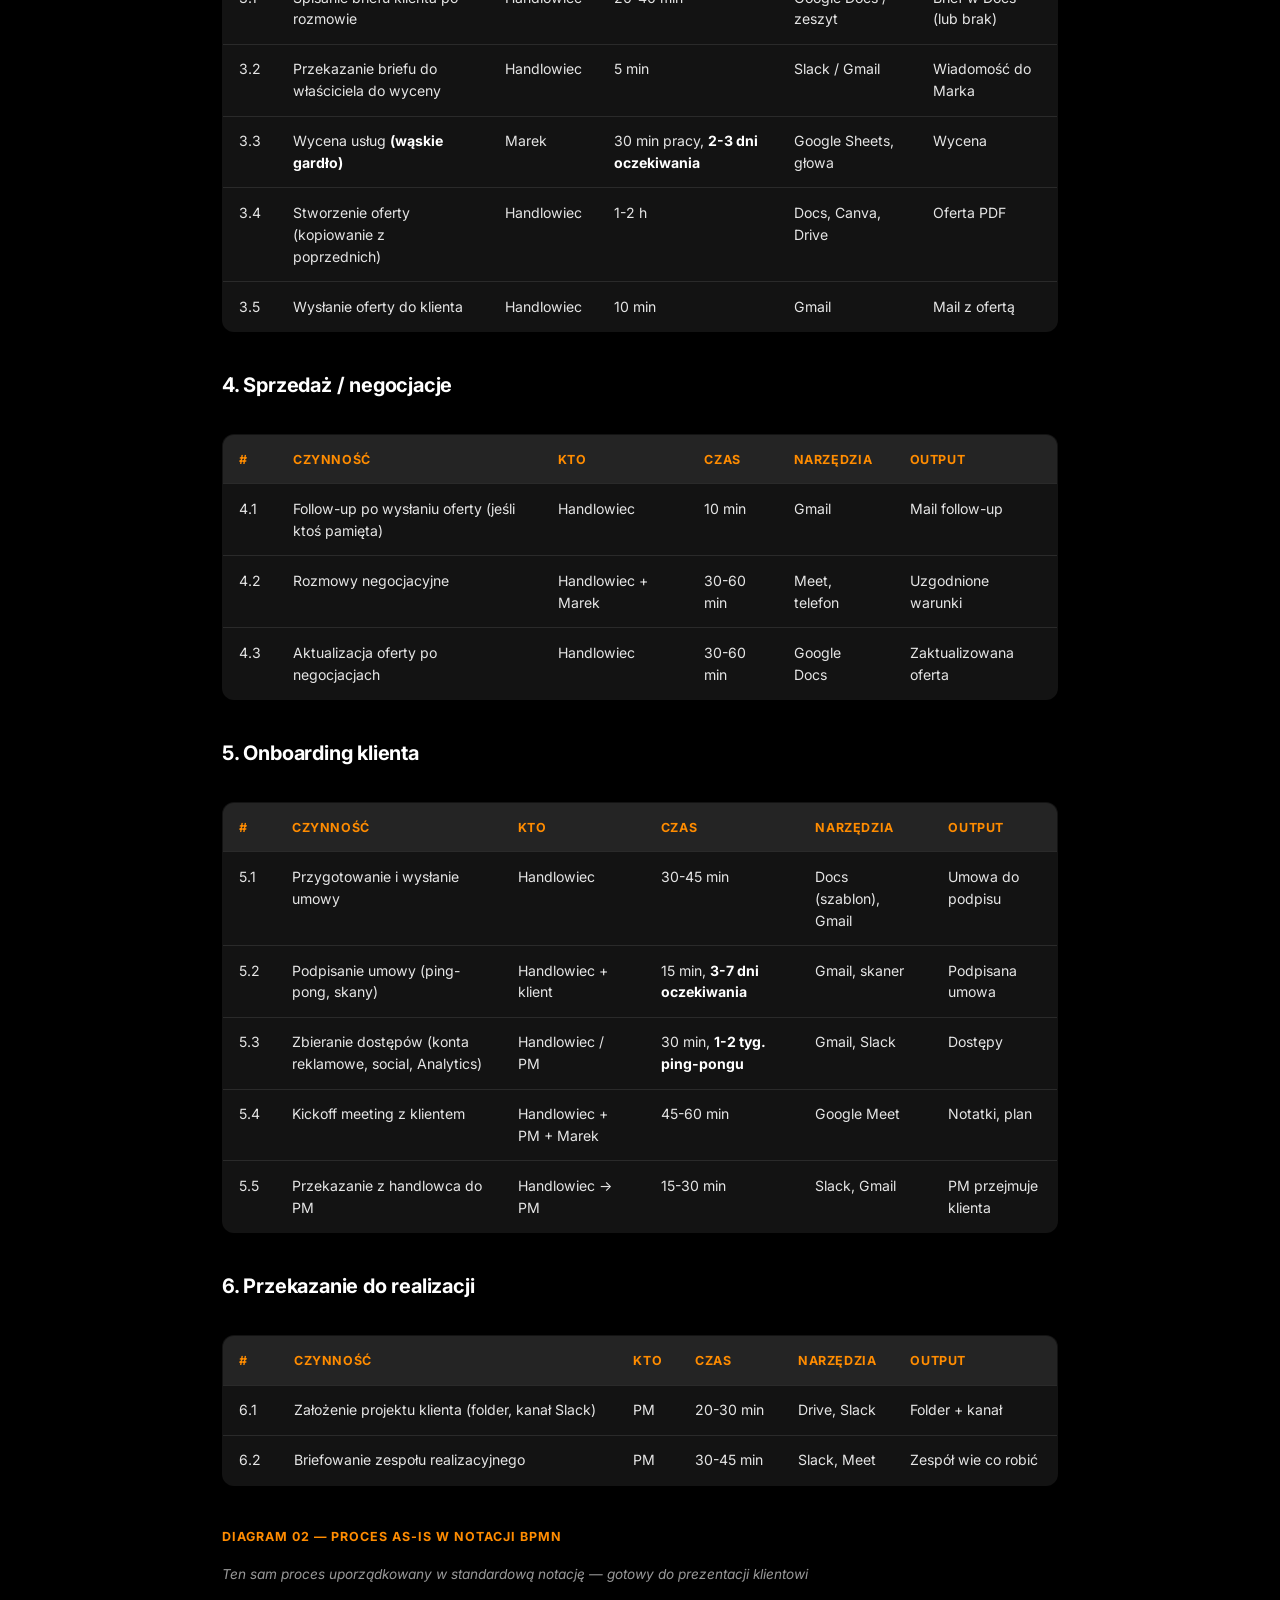
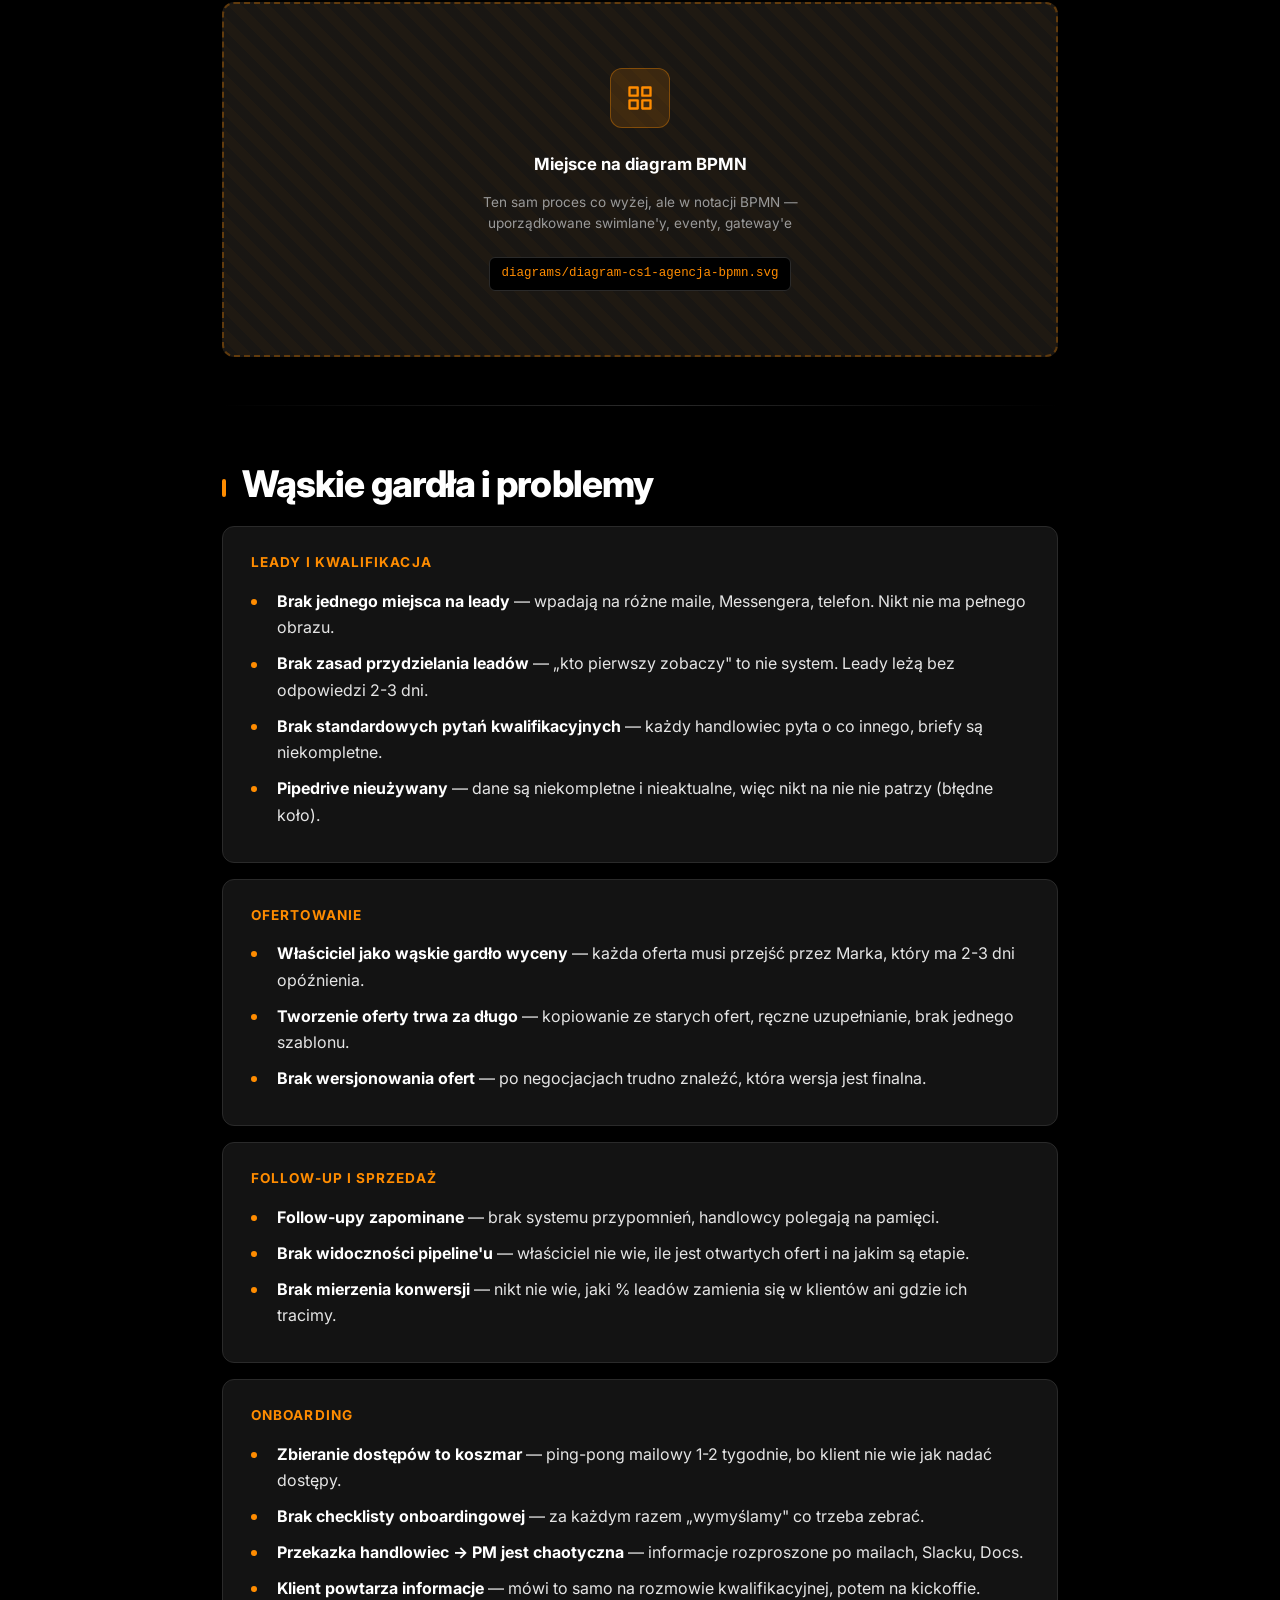
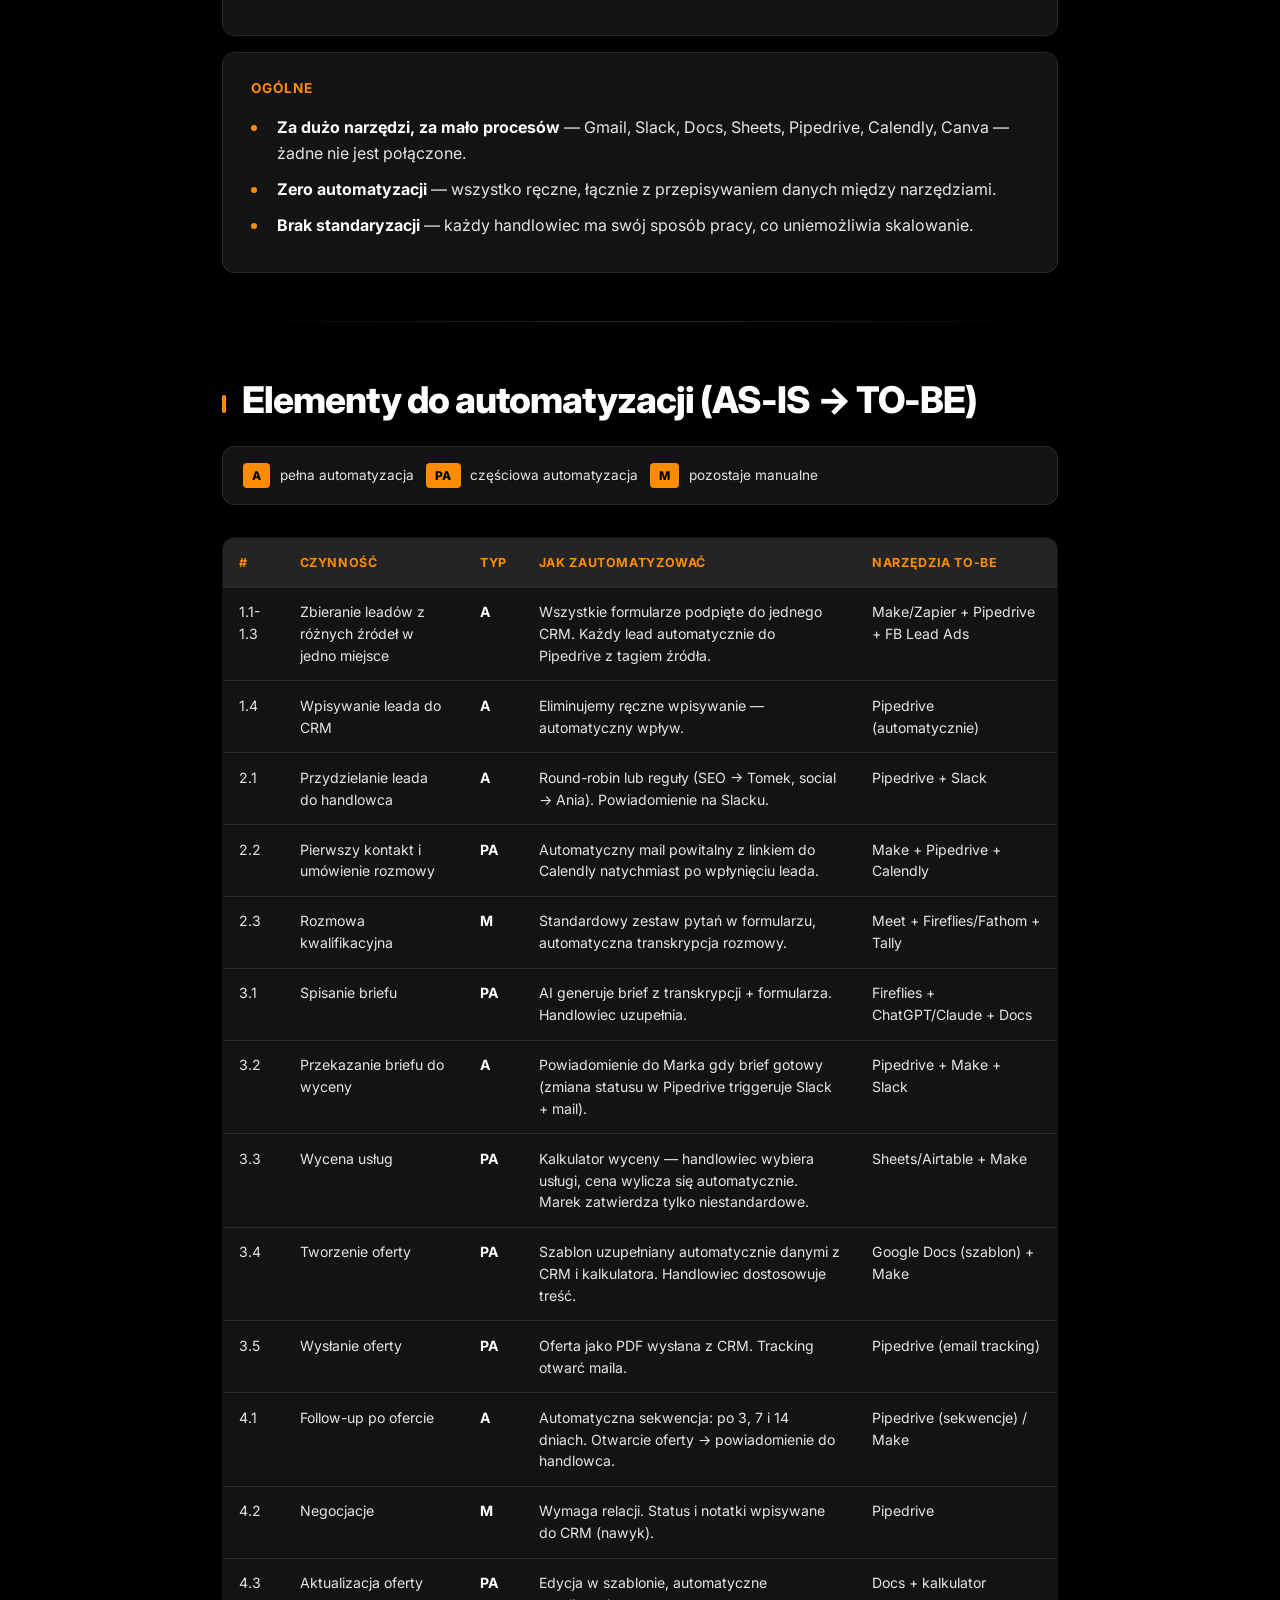
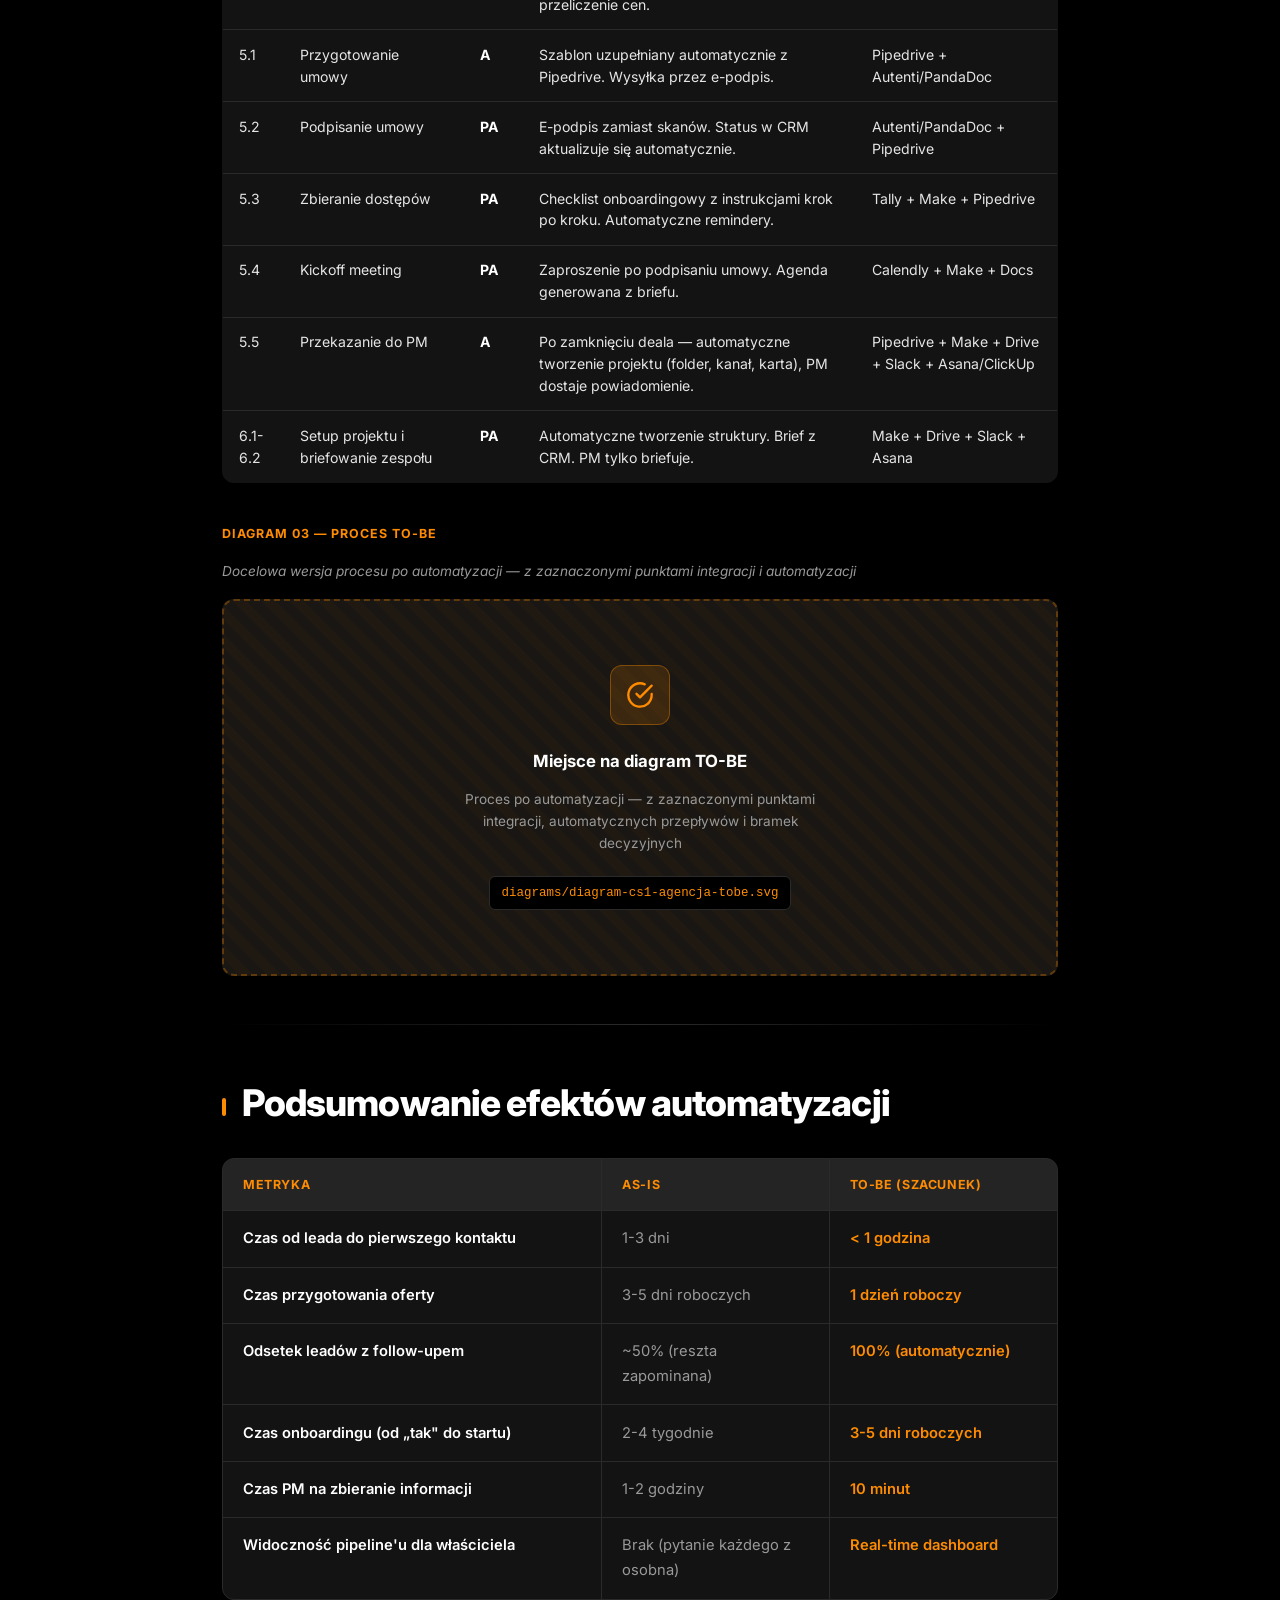
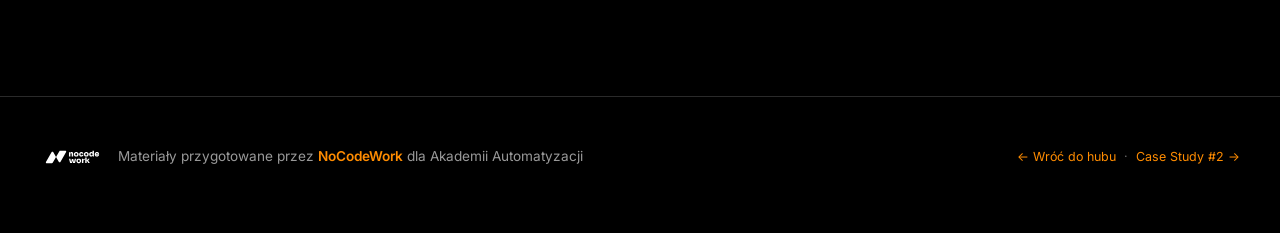
==== commit a7a604f2: "Rebrand: AIbiz → Akademia Automatyzacji jako primary Główna nazwa marki: "Akademia Automatyzacji" (s" ====
--- a/case-study-1.html
+++ b/case-study-1.html
@@ -4,8 +4,8 @@
 <meta charset="UTF-8">
 <meta name="viewport" content="width=device-width, initial-scale=1.0">
 <meta name="robots" content="noindex, nofollow">
-<title>Case Study #1: Agencja marketingowa — Warsztat AIbiz</title>
-<meta name="description" content="Proces sprzedażowy agencji marketingowej — case study z warsztatu AIbiz.">
+<title>Case Study #1: Agencja marketingowa — Akademia Automatyzacji</title>
+<meta name="description" content="Proces sprzedażowy agencji marketingowej — case study z warsztatu Akademii Automatyzacji.">
 <link rel="icon" type="image/png" href="assets/logo-aibiz.png">
 <link rel="stylesheet" href="styles.css">
 </head>
@@ -14,10 +14,10 @@
 
 <header class="top-bar">
   <a href="index.html" class="brand">
-    <img src="assets/logo-aibiz.png" alt="AIbiz">
+    <img src="assets/logo-aibiz.png" alt="Akademia Automatyzacji">
     <div class="brand-text">
-      <strong>AIbiz</strong>
-      <span>Akademia Automatyzacji</span>
+      <strong>Akademia Automatyzacji</strong>
+      <span>by AIbiz</span>
     </div>
   </a>
   <a href="index.html" class="back-link">
@@ -392,7 +392,7 @@
 <footer>
   <div class="credit">
     <img src="assets/nocodework-logo-white.svg" alt="NoCodeWork">
-    <span>Materiały przygotowane przez <a href="https://nocodework.io" target="_blank" rel="noopener">NoCodeWork</a> dla AIbiz</span>
+    <span>Materiały przygotowane przez <a href="https://nocodework.io" target="_blank" rel="noopener">NoCodeWork</a> dla Akademii Automatyzacji</span>
   </div>
   <div class="note">
     <a href="index.html">← Wróć do hubu</a> &nbsp;·&nbsp; <a href="case-study-2.html">Case Study #2 →</a>
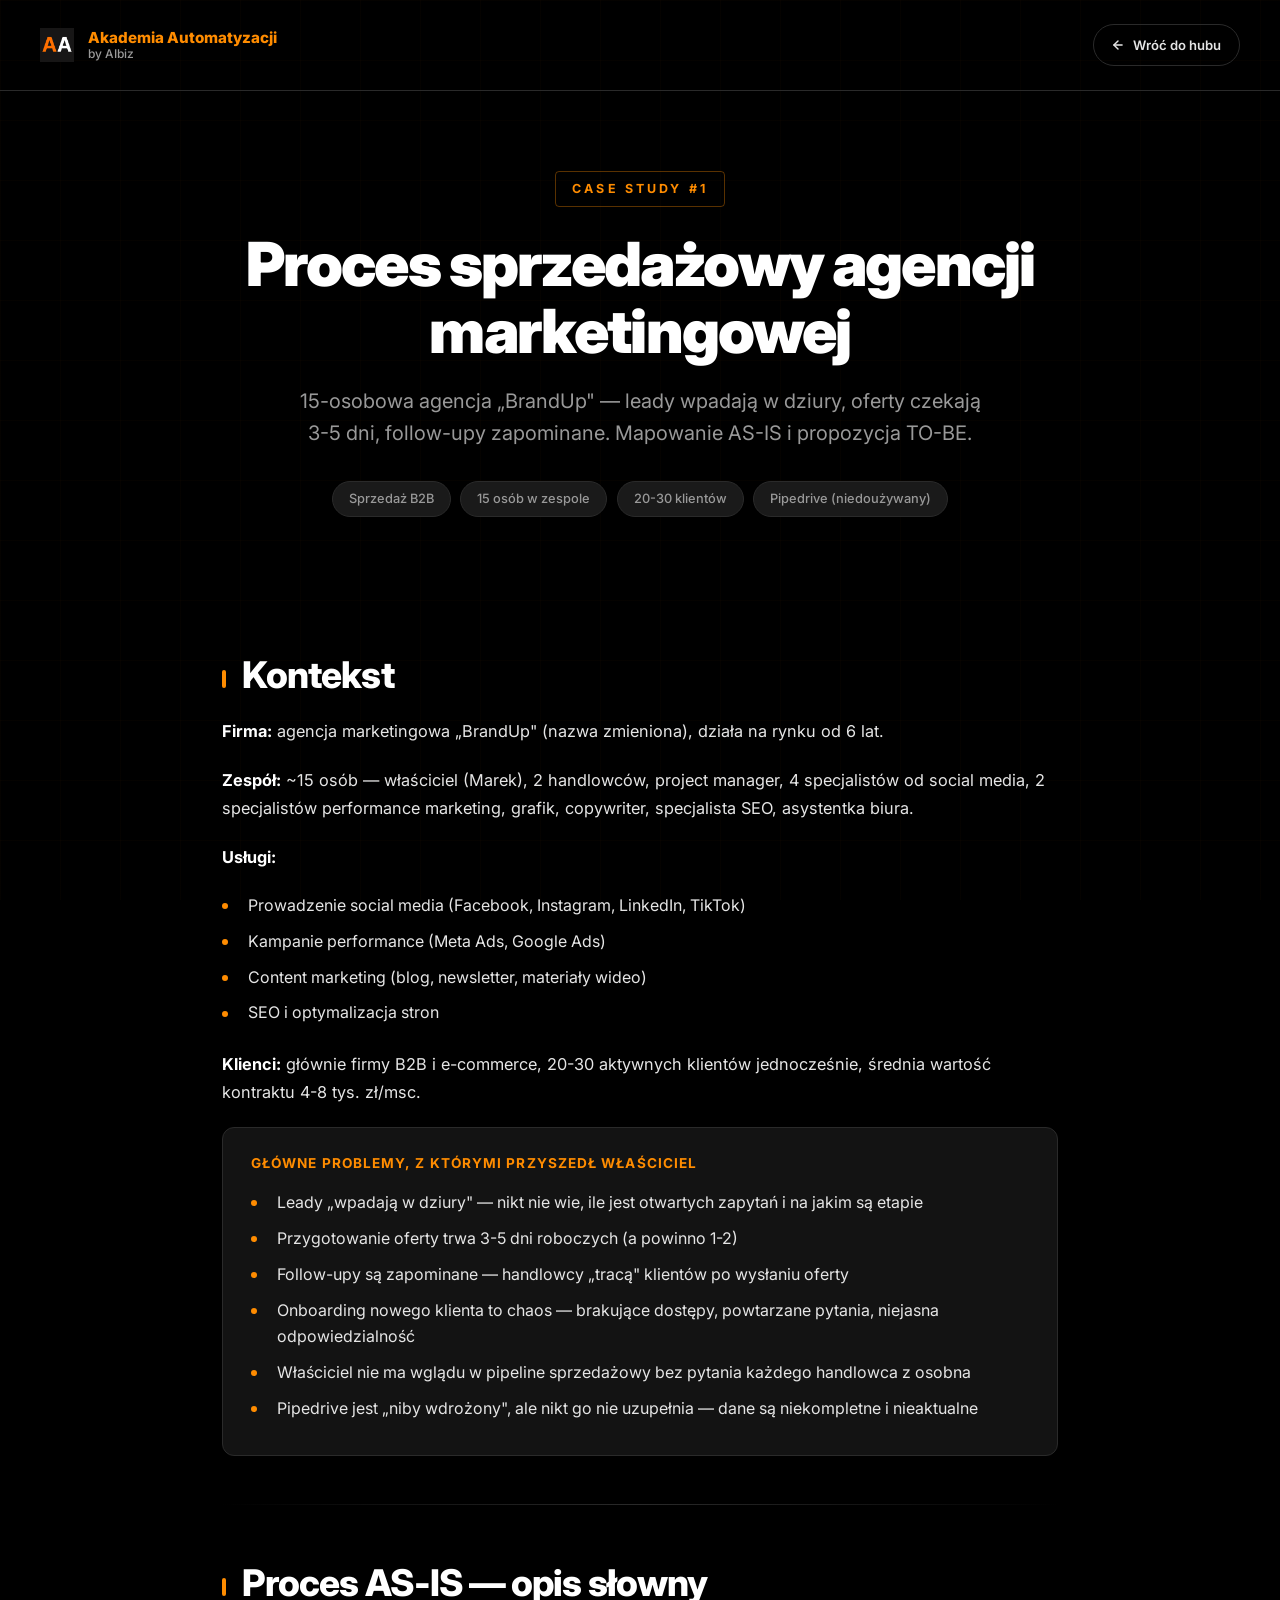
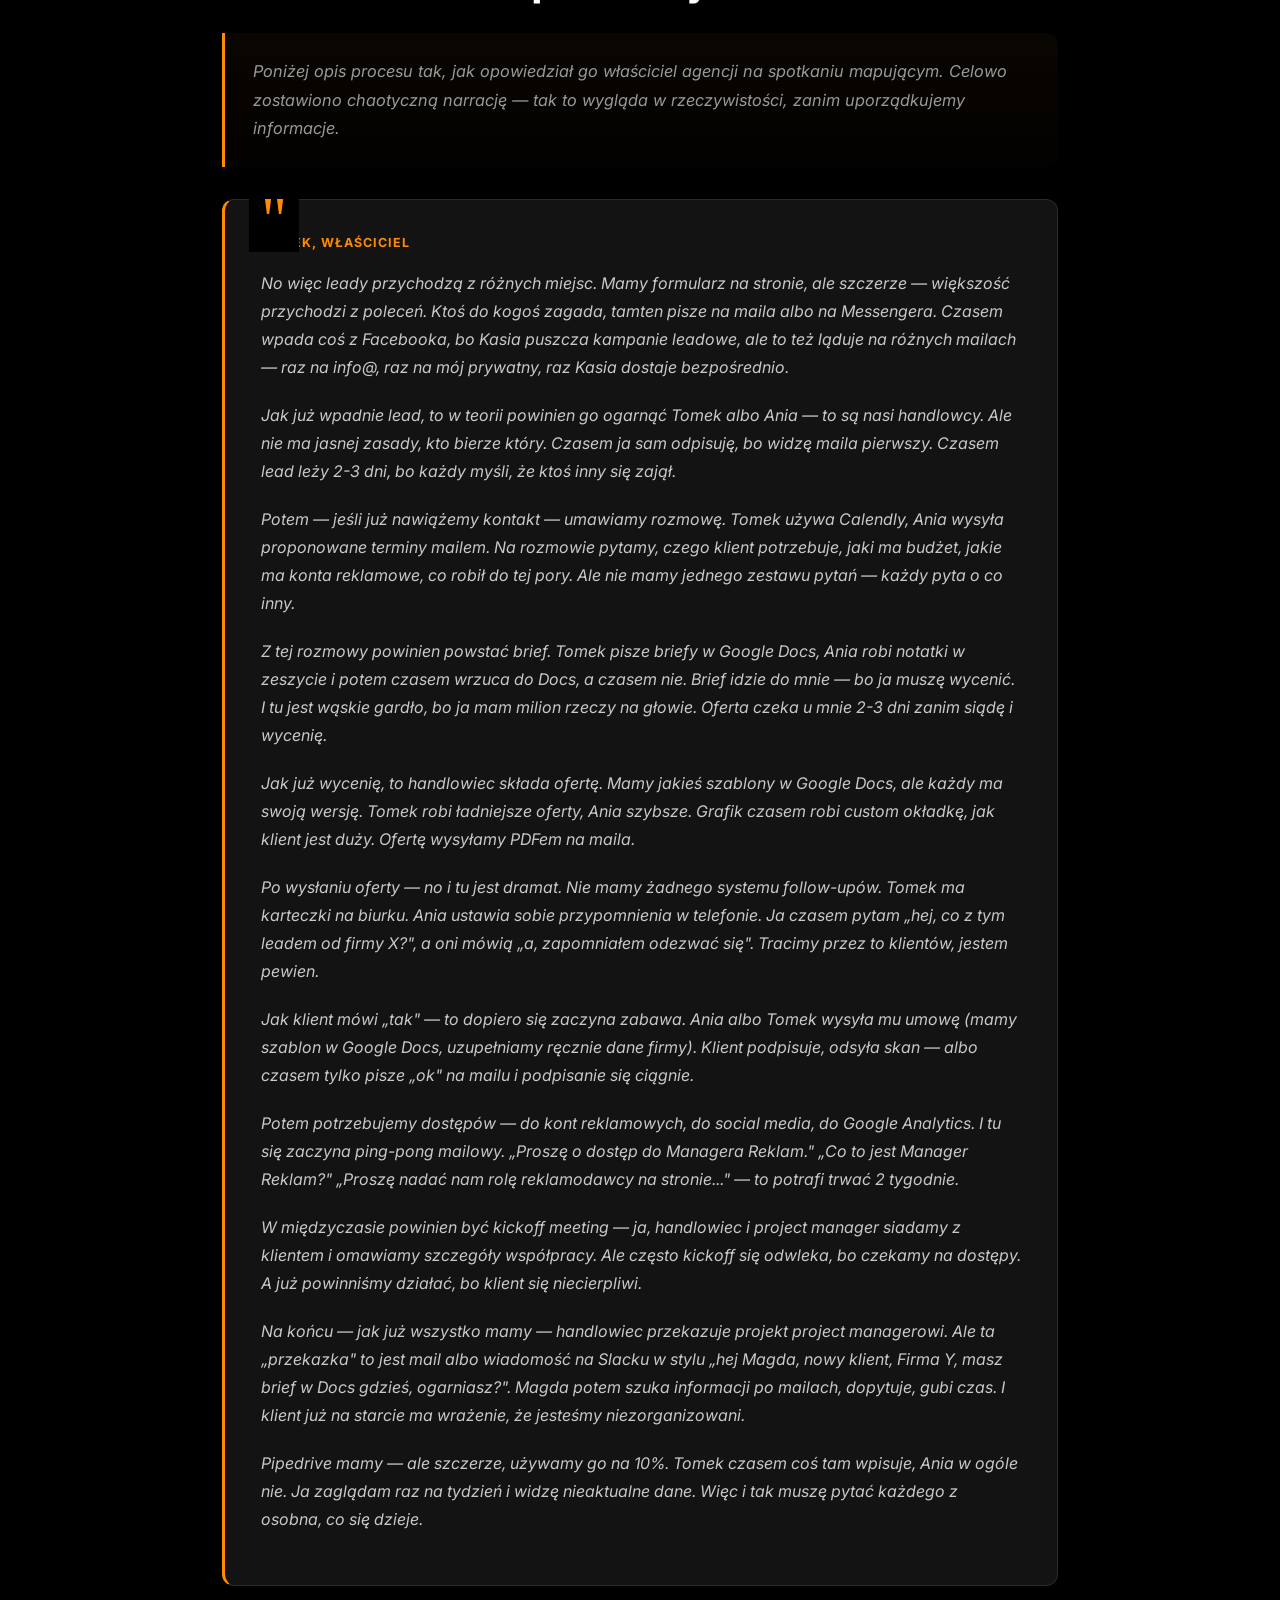
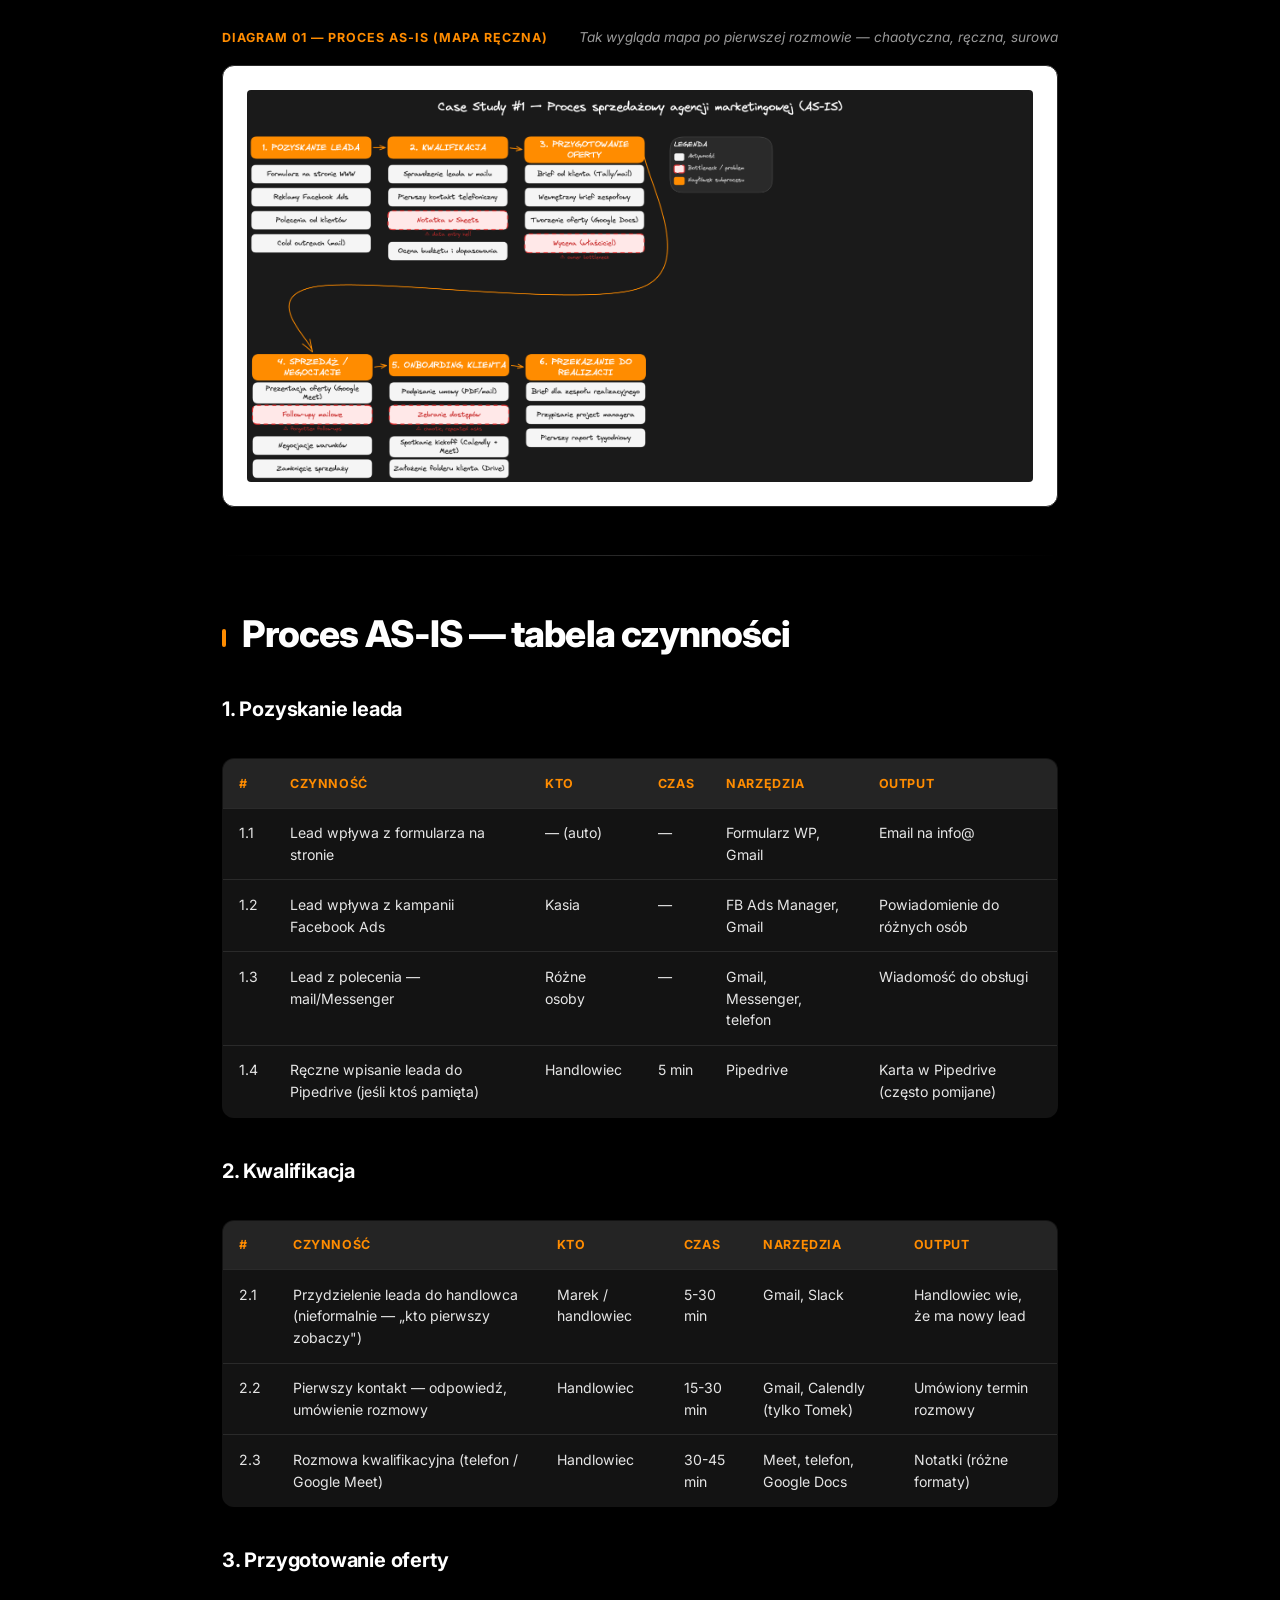
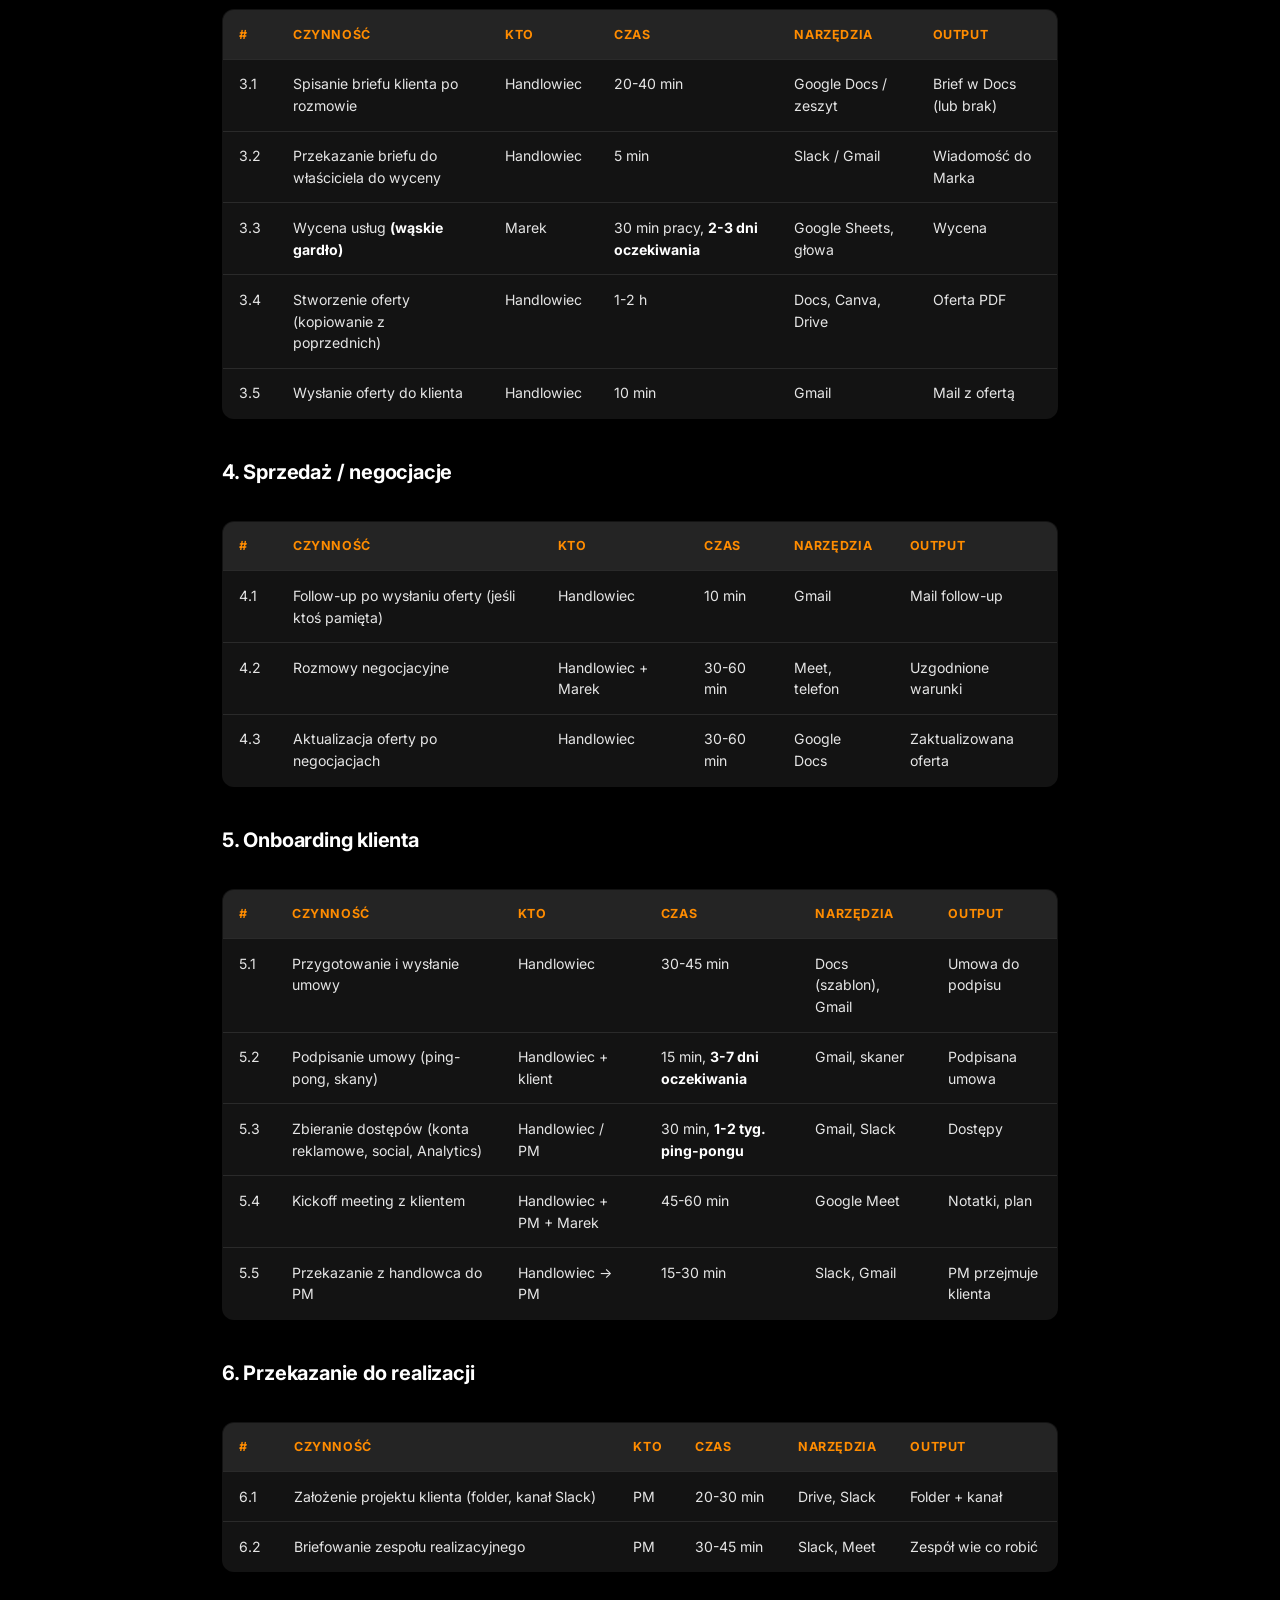
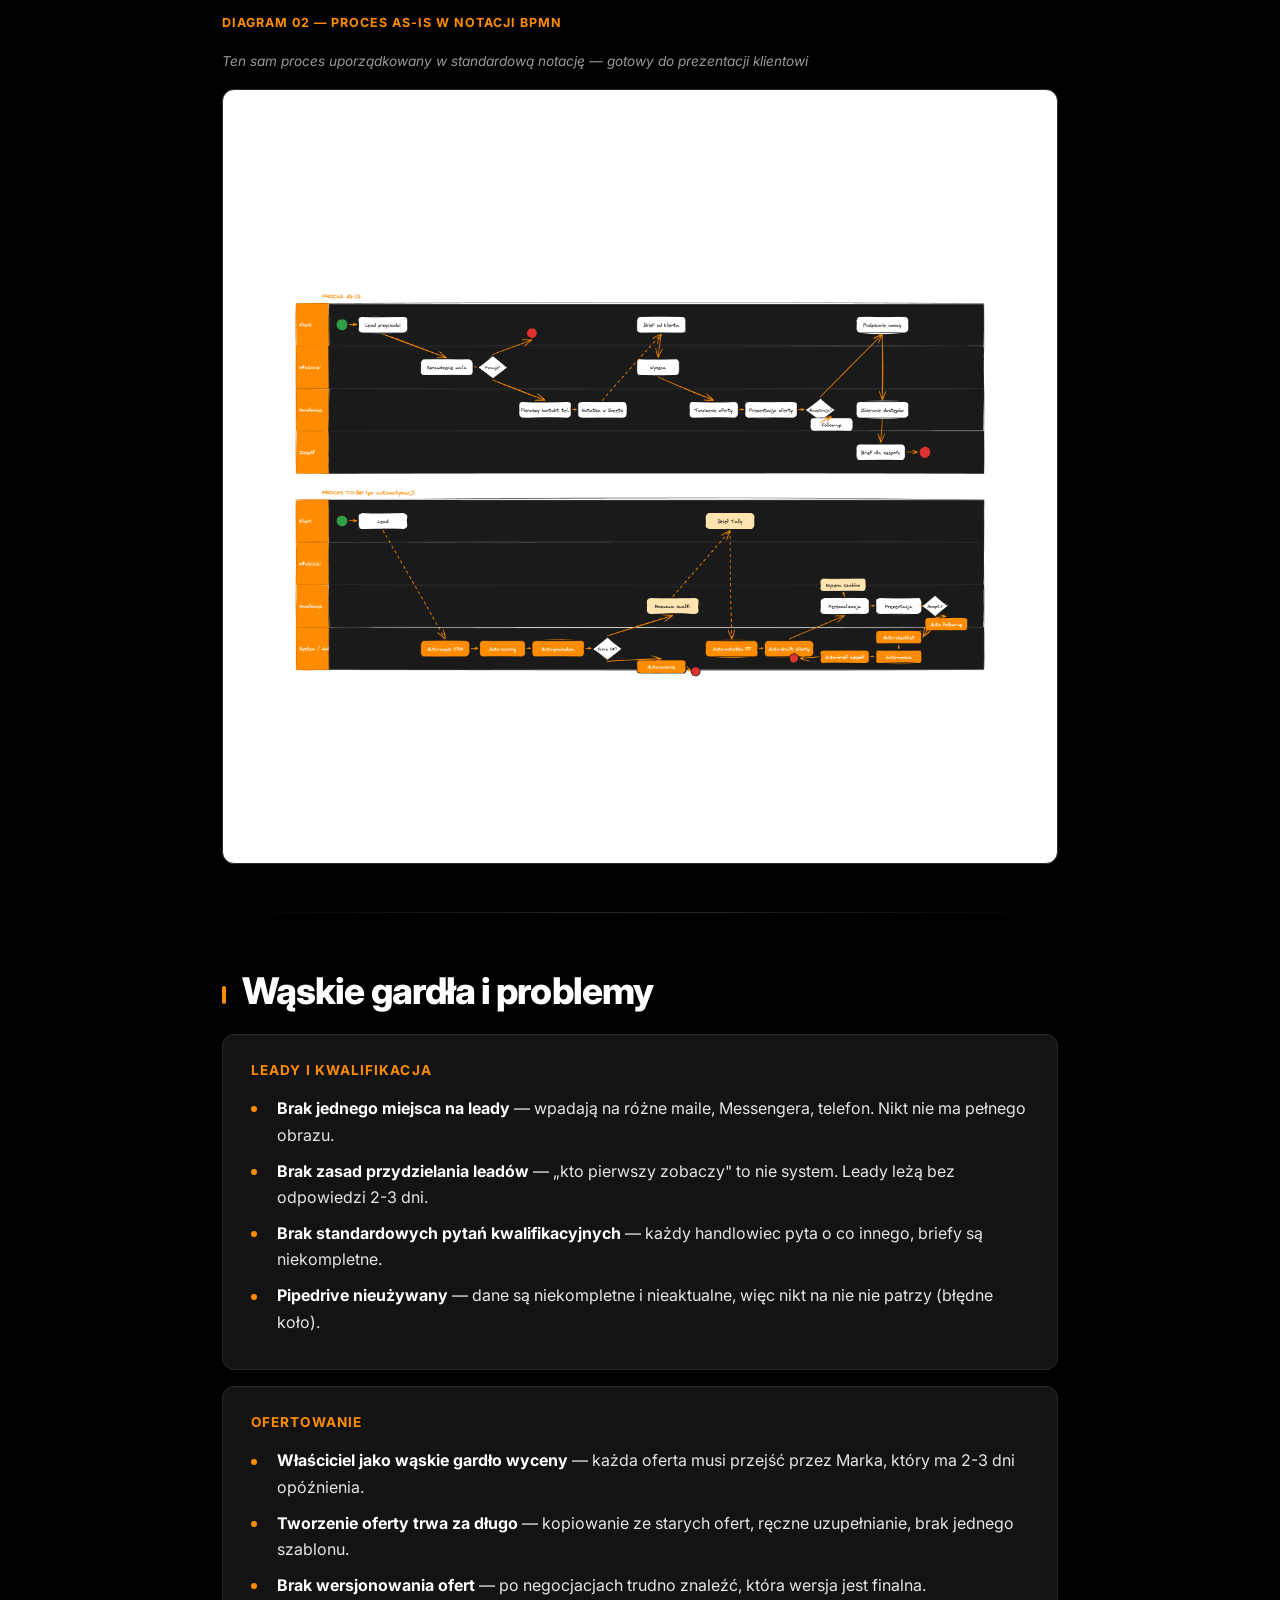
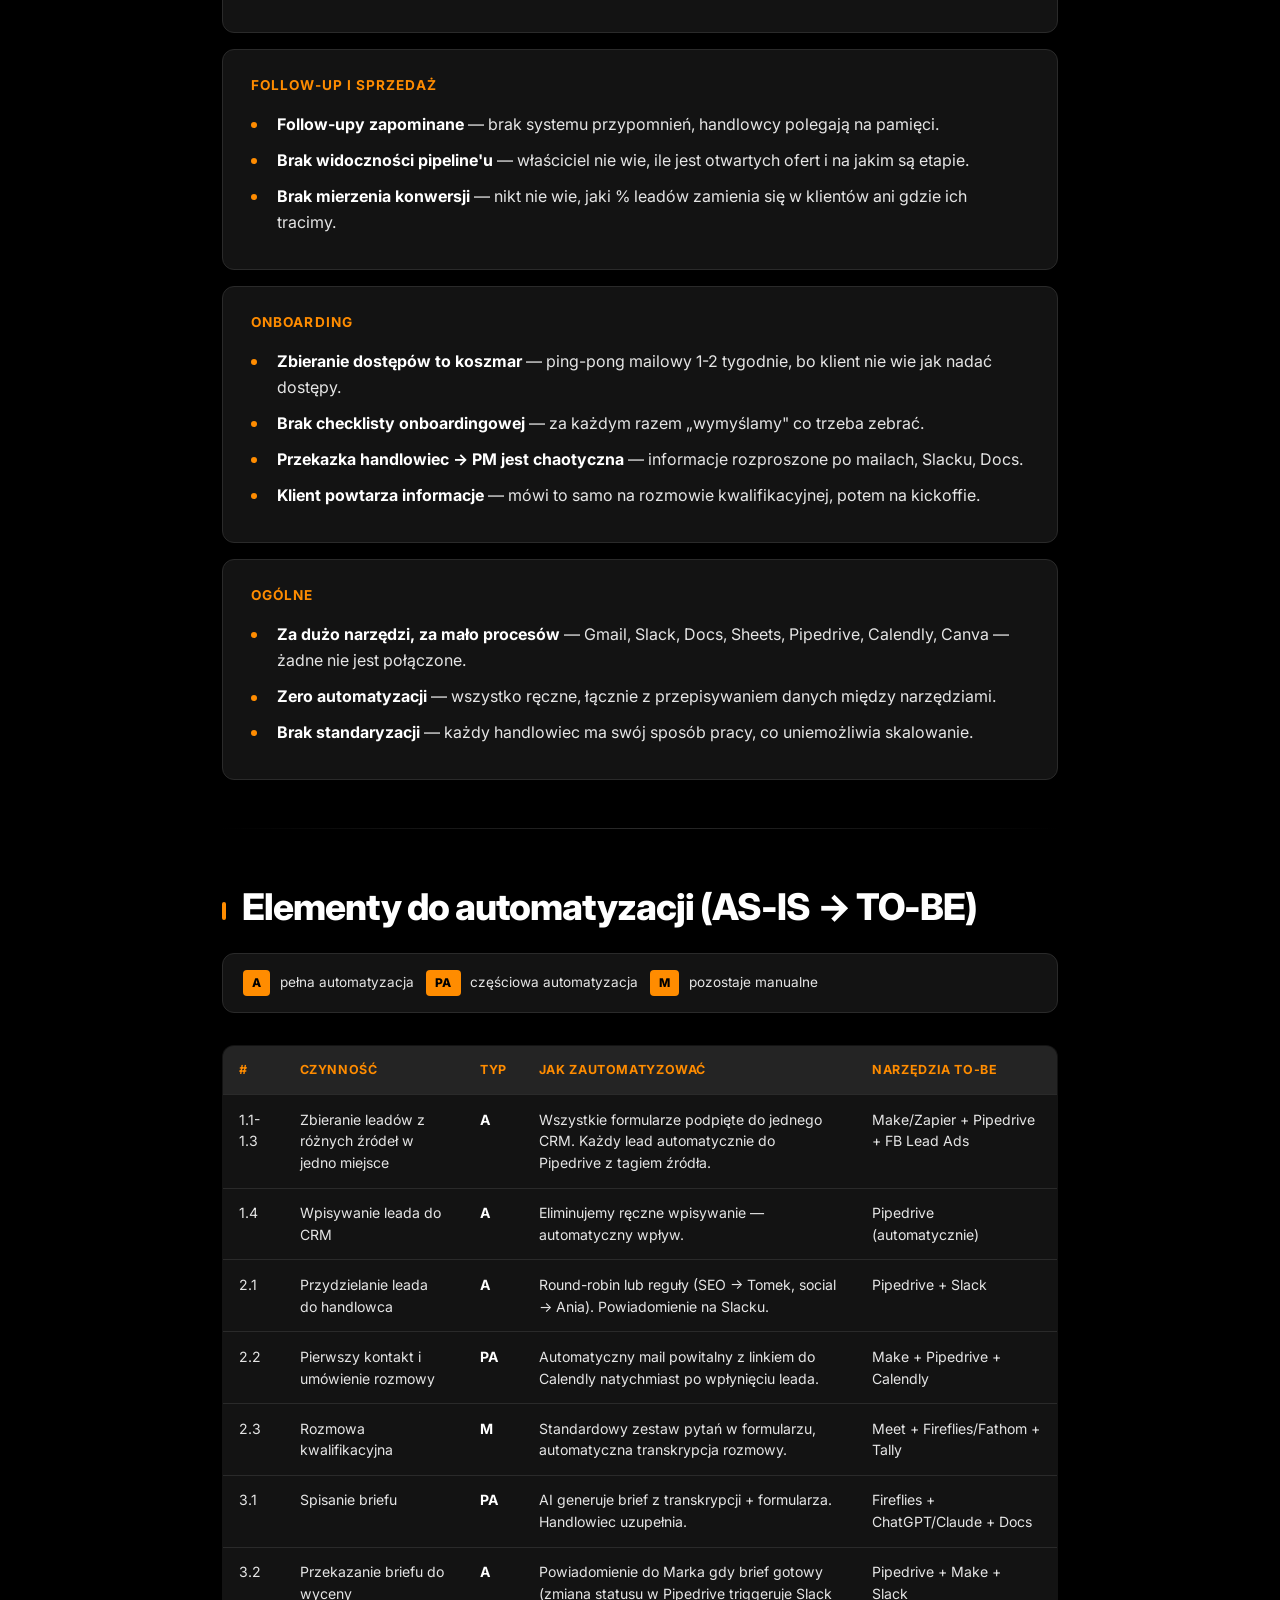
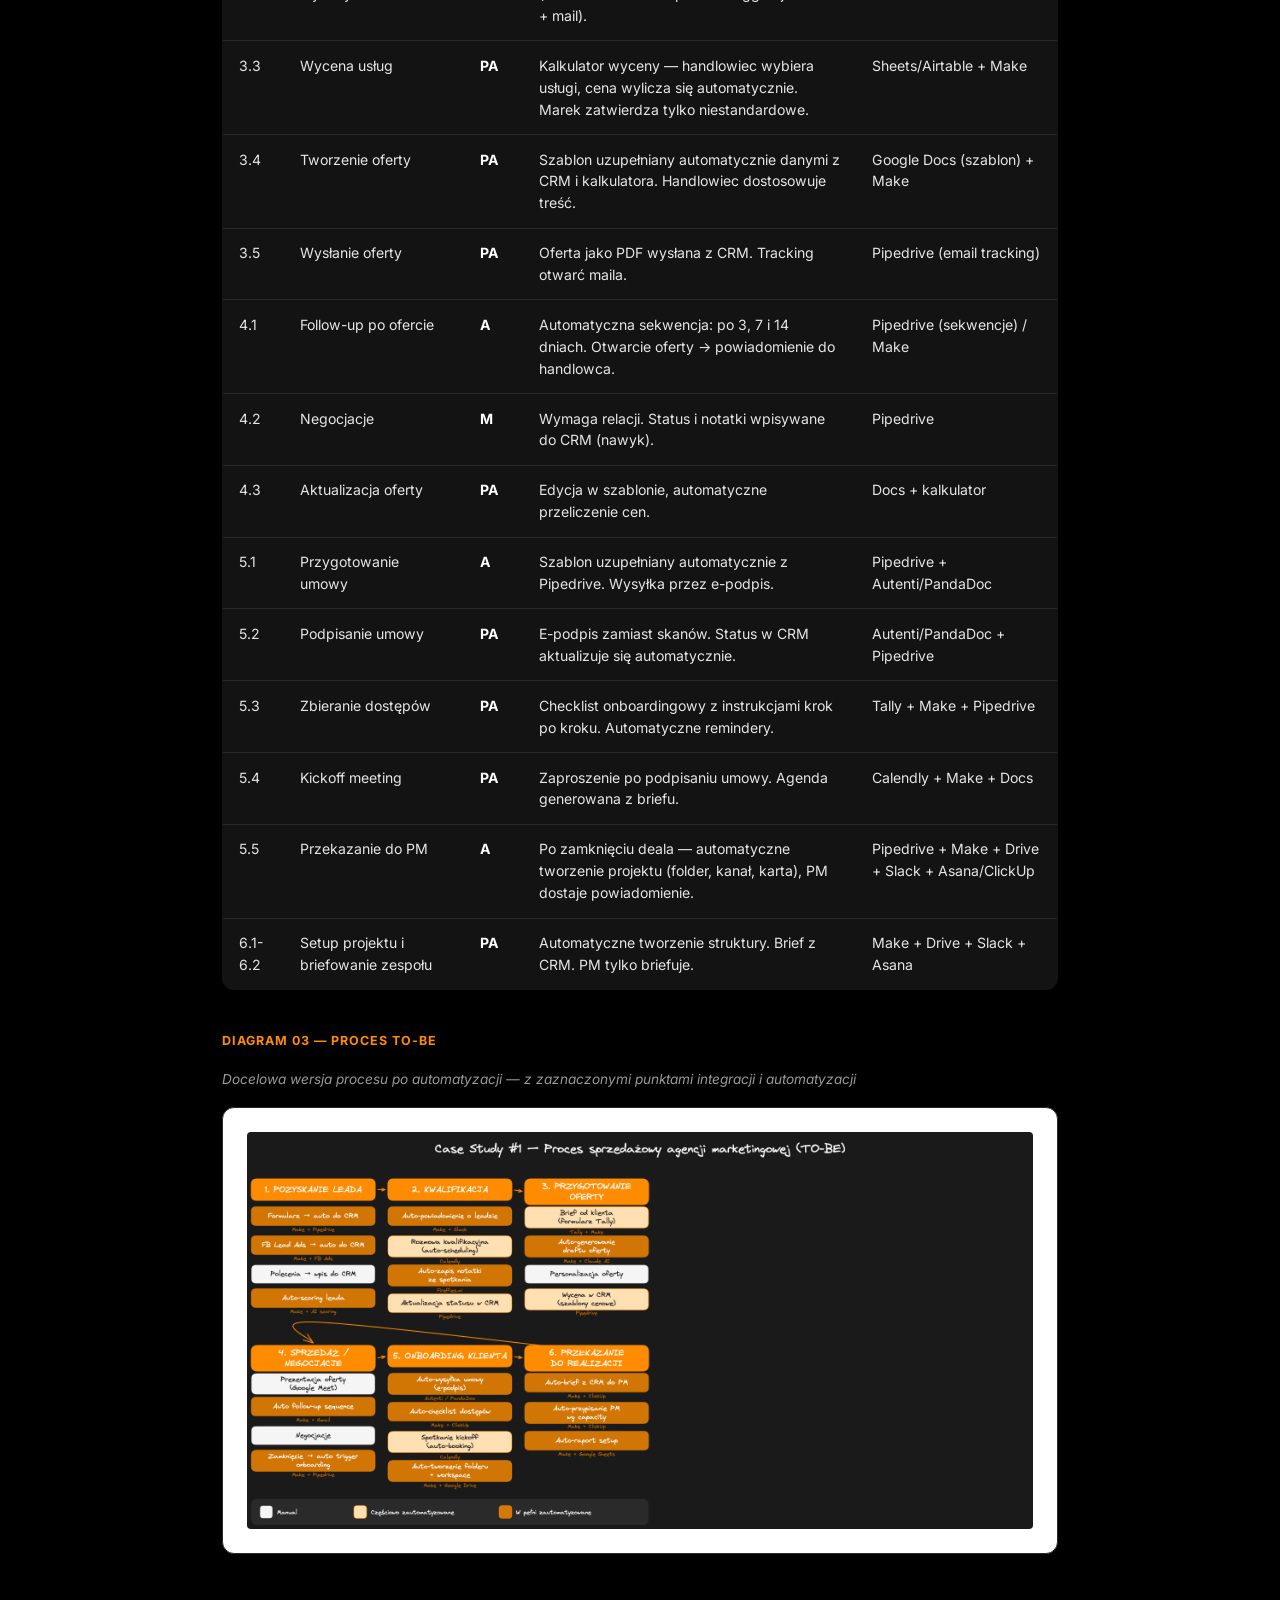
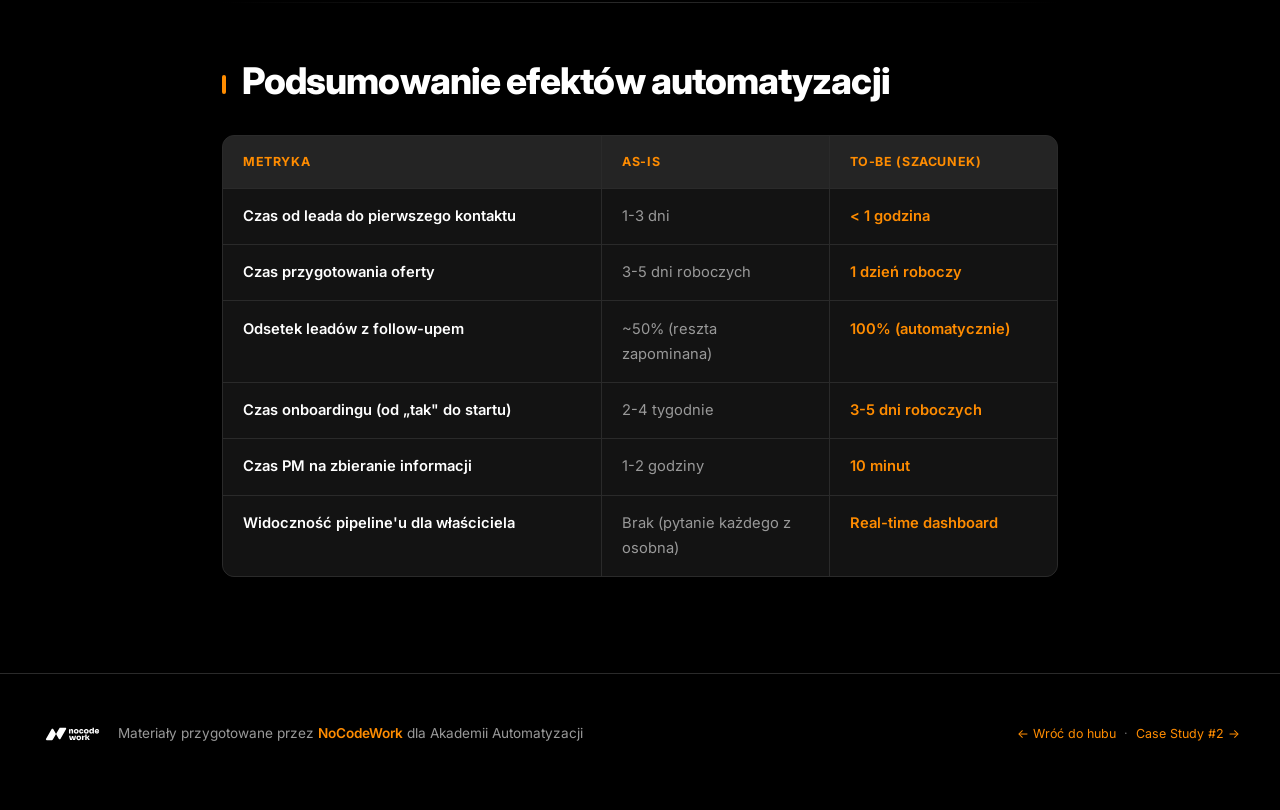
==== commit 9c3a5b5c: "Wgraj 6 diagramów PNG i podmień placeholdery - Skopiuj 6 diagramów (CS1+CS2: AS-IS, BPMN, TO-BE) z A" ====
--- a/case-study-1.html
+++ b/case-study-1.html
@@ -8,6 +8,7 @@
 <meta name="description" content="Proces sprzedażowy agencji marketingowej — case study z warsztatu Akademii Automatyzacji.">
 <link rel="icon" type="image/png" href="assets/logo-aibiz.png">
 <link rel="stylesheet" href="styles.css">
+<script src="diagram-zoom.js" defer></script>
 </head>
 <body>
 <main>
@@ -102,18 +103,8 @@
     <span class="title">Diagram 01 — Proces AS-IS (mapa ręczna)</span>
     <span class="desc">Tak wygląda mapa po pierwszej rozmowie — chaotyczna, ręczna, surowa</span>
   </div>
-  <div class="diagram-placeholder">
-    <div class="icon-wrap">
-      <svg width="28" height="28" viewBox="0 0 24 24" fill="none" stroke="currentColor" stroke-width="2" stroke-linecap="round" stroke-linejoin="round">
-        <path d="M12 19l7-7 3 3-7 7-3-3z"/>
-        <path d="M18 13l-1.5-7.5L2 2l3.5 14.5L13 18l5-5z"/>
-        <path d="M2 2l7.586 7.586"/>
-        <circle cx="11" cy="11" r="2"/>
-      </svg>
-    </div>
-    <div class="placeholder-title">Miejsce na diagram</div>
-    <div class="placeholder-note">Mapa procesu AS-IS w formie ręcznej (Excalidraw) — pokazuje chaos i rozproszenie informacji</div>
-    <div class="file-name">diagrams/diagram-cs1-agencja.svg</div>
+  <div class="diagram-img-wrap">
+    <img src="diagrams/diagram-cs1-agencja.png" alt="Diagram AS-IS — proces sprzedażowy agencji marketingowej (mapa ręczna Excalidraw)" loading="lazy">
   </div>
 </div>
 
@@ -221,18 +212,8 @@
     <span class="title">Diagram 02 — Proces AS-IS w notacji BPMN</span>
     <span class="desc">Ten sam proces uporządkowany w standardową notację — gotowy do prezentacji klientowi</span>
   </div>
-  <div class="diagram-placeholder">
-    <div class="icon-wrap">
-      <svg width="28" height="28" viewBox="0 0 24 24" fill="none" stroke="currentColor" stroke-width="2" stroke-linecap="round" stroke-linejoin="round">
-        <rect x="3" y="3" width="7" height="7"/>
-        <rect x="14" y="3" width="7" height="7"/>
-        <rect x="14" y="14" width="7" height="7"/>
-        <rect x="3" y="14" width="7" height="7"/>
-      </svg>
-    </div>
-    <div class="placeholder-title">Miejsce na diagram BPMN</div>
-    <div class="placeholder-note">Ten sam proces co wyżej, ale w notacji BPMN — uporządkowane swimlane'y, eventy, gateway'e</div>
-    <div class="file-name">diagrams/diagram-cs1-agencja-bpmn.svg</div>
+  <div class="diagram-img-wrap">
+    <img src="diagrams/diagram-cs1-agencja-bpmn.png" alt="Diagram AS-IS w notacji BPMN — proces sprzedażowy agencji marketingowej" loading="lazy">
   </div>
 </div>
 
@@ -332,16 +313,8 @@
     <span class="title">Diagram 03 — Proces TO-BE</span>
     <span class="desc">Docelowa wersja procesu po automatyzacji — z zaznaczonymi punktami integracji i automatyzacji</span>
   </div>
-  <div class="diagram-placeholder">
-    <div class="icon-wrap">
-      <svg width="28" height="28" viewBox="0 0 24 24" fill="none" stroke="currentColor" stroke-width="2" stroke-linecap="round" stroke-linejoin="round">
-        <path d="M22 11.08V12a10 10 0 1 1-5.93-9.14"/>
-        <polyline points="22 4 12 14.01 9 11.01"/>
-      </svg>
-    </div>
-    <div class="placeholder-title">Miejsce na diagram TO-BE</div>
-    <div class="placeholder-note">Proces po automatyzacji — z zaznaczonymi punktami integracji, automatycznych przepływów i bramek decyzyjnych</div>
-    <div class="file-name">diagrams/diagram-cs1-agencja-tobe.svg</div>
+  <div class="diagram-img-wrap">
+    <img src="diagrams/diagram-cs1-agencja-tobe.png" alt="Diagram TO-BE — proces sprzedażowy po automatyzacji" loading="lazy">
   </div>
 </div>
 
--- a/styles.css
+++ b/styles.css
@@ -461,6 +461,55 @@
   gap: 0.85rem;
 }
 
+/* Rendered diagram (PNG / SVG) */
+.diagram-img-wrap {
+  background: #FFFFFF;
+  border-radius: 12px;
+  border: 1px solid var(--line);
+  padding: 1.5rem;
+  display: flex;
+  align-items: center;
+  justify-content: center;
+  overflow: hidden;
+  box-shadow: 0 8px 32px rgba(0,0,0,0.4);
+}
+
+.diagram-img-wrap img {
+  display: block;
+  max-width: 100%;
+  height: auto;
+  border-radius: 4px;
+  cursor: zoom-in;
+  transition: transform 0.3s ease;
+}
+
+.diagram-img-wrap img:hover {
+  transform: scale(1.02);
+}
+
+/* Lightbox / zoom */
+.diagram-img-wrap.zoomed {
+  position: fixed;
+  inset: 0;
+  z-index: 9999;
+  background: rgba(0,0,0,0.95);
+  border-radius: 0;
+  border: none;
+  padding: 2rem;
+  cursor: zoom-out;
+}
+
+.diagram-img-wrap.zoomed img {
+  max-width: 95vw;
+  max-height: 95vh;
+  width: auto;
+  cursor: zoom-out;
+}
+
+.diagram-img-wrap.zoomed img:hover {
+  transform: none;
+}
+
 .diagram-placeholder .icon-wrap {
   width: 60px;
   height: 60px;
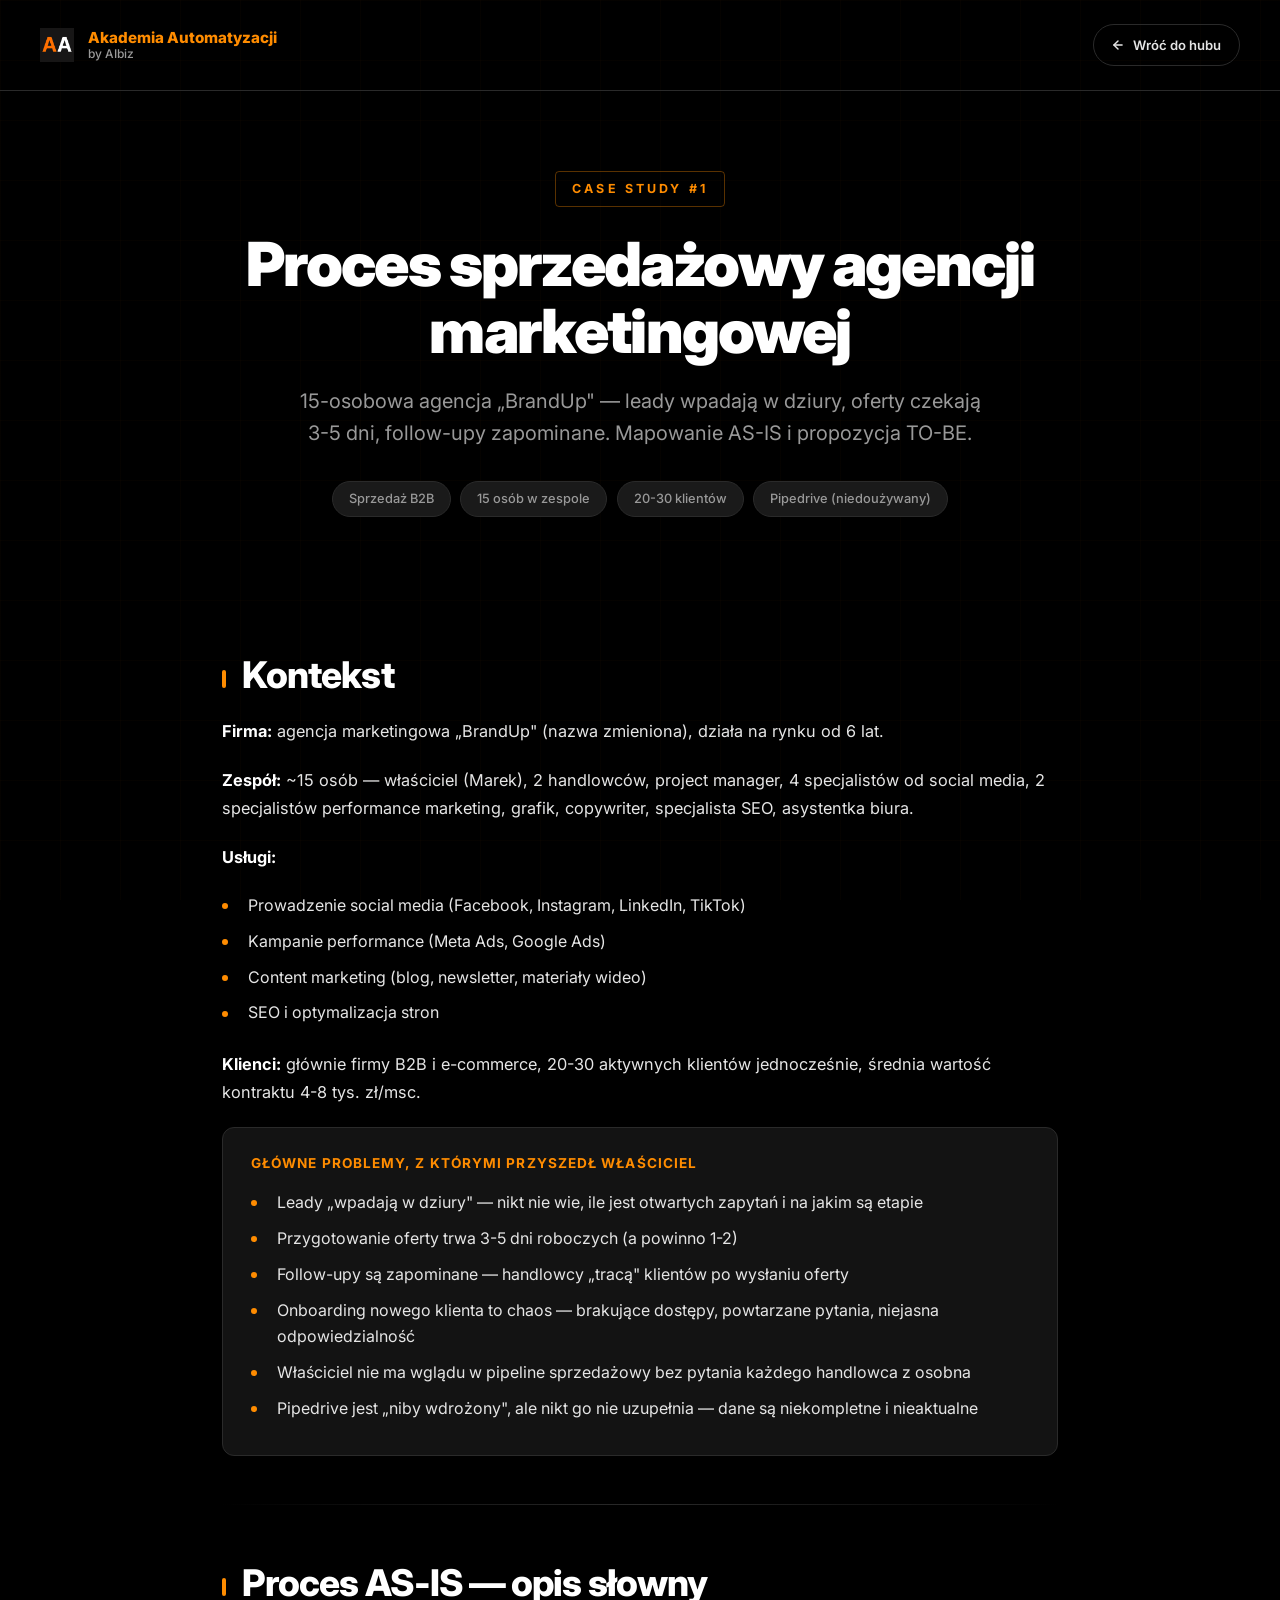
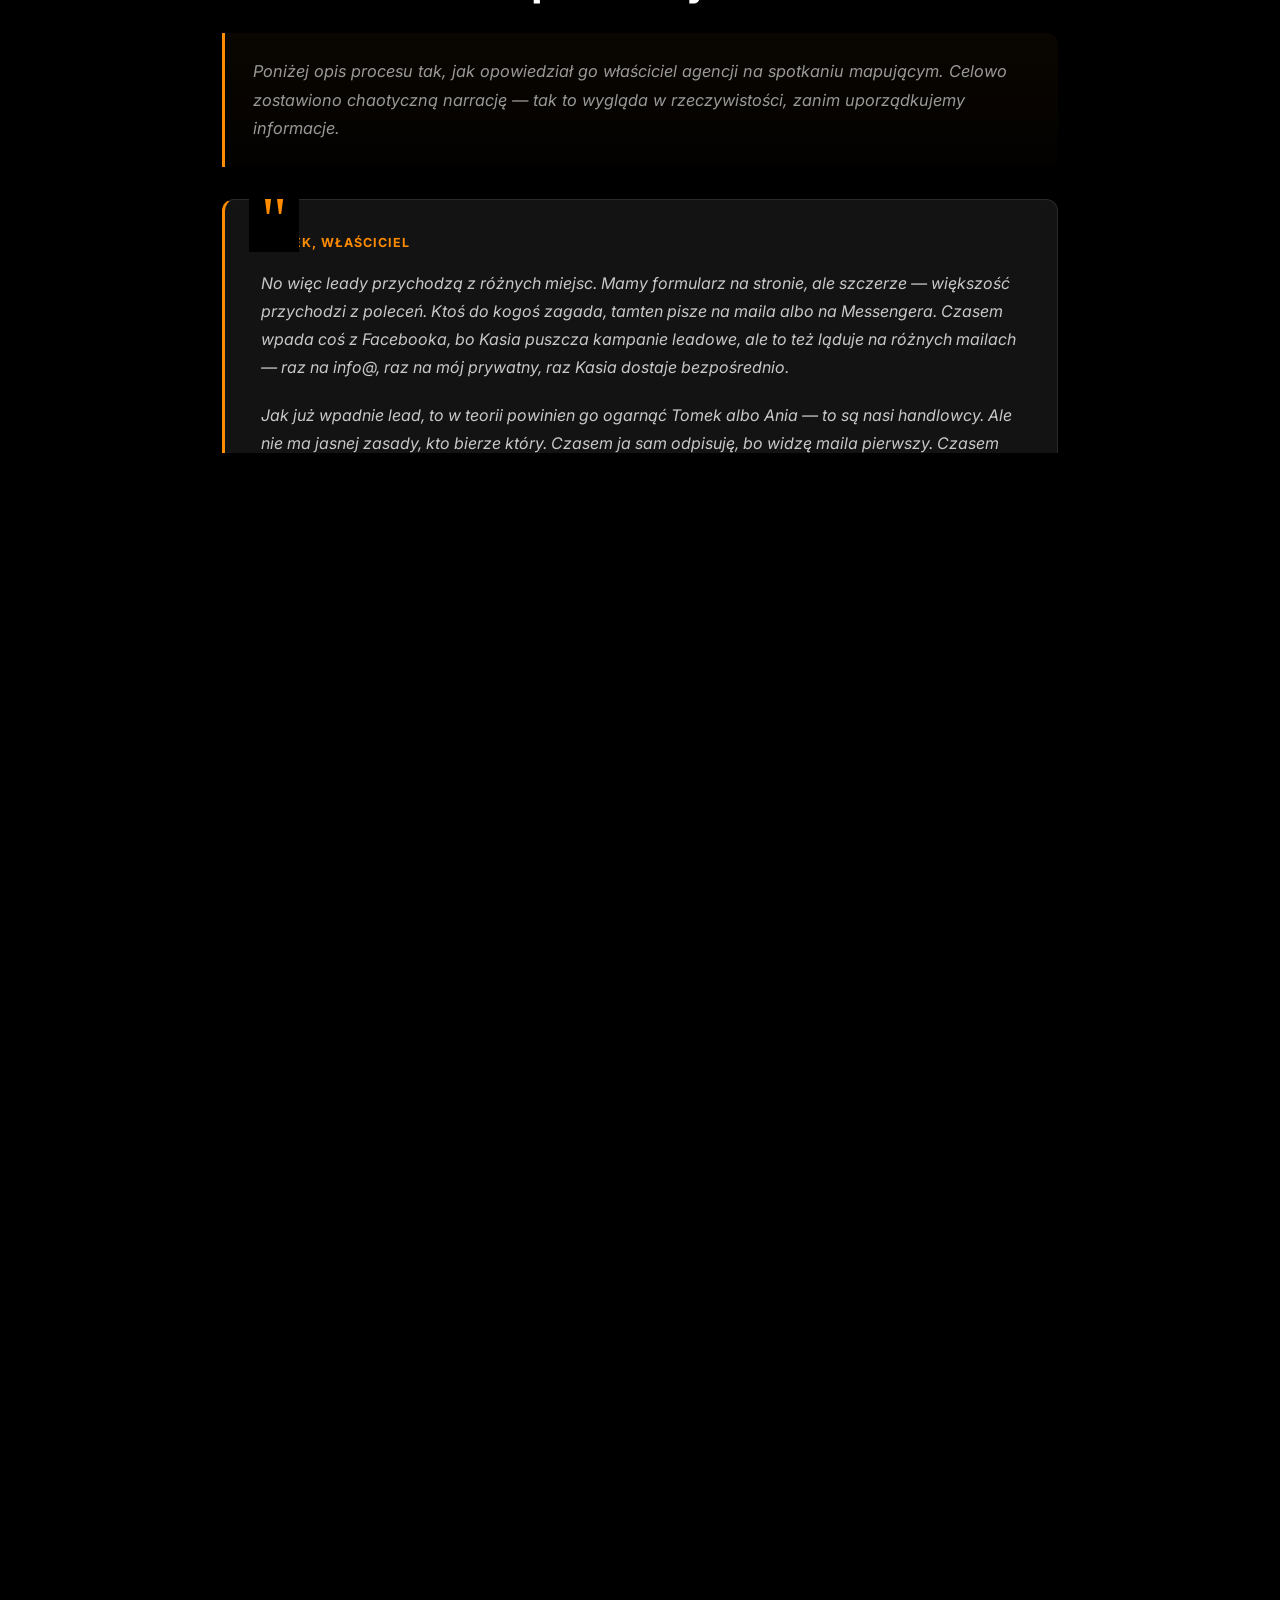
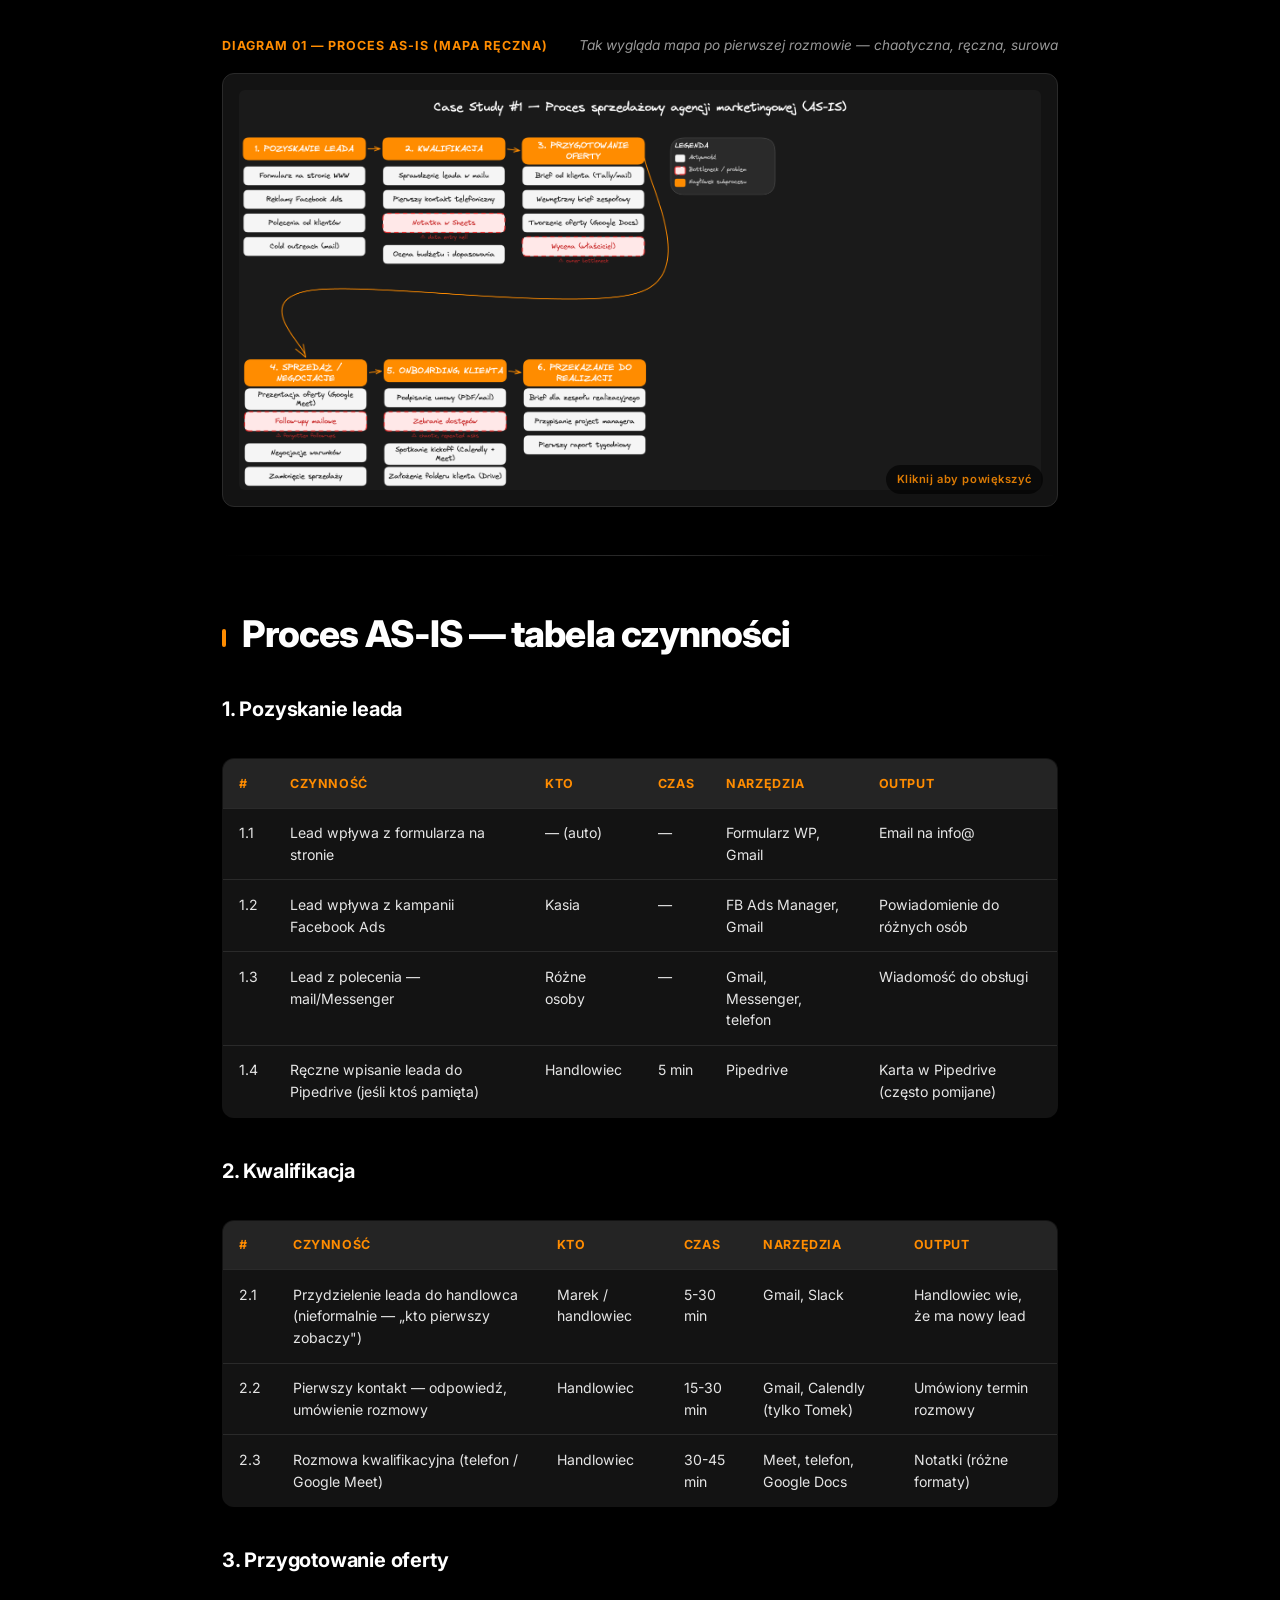
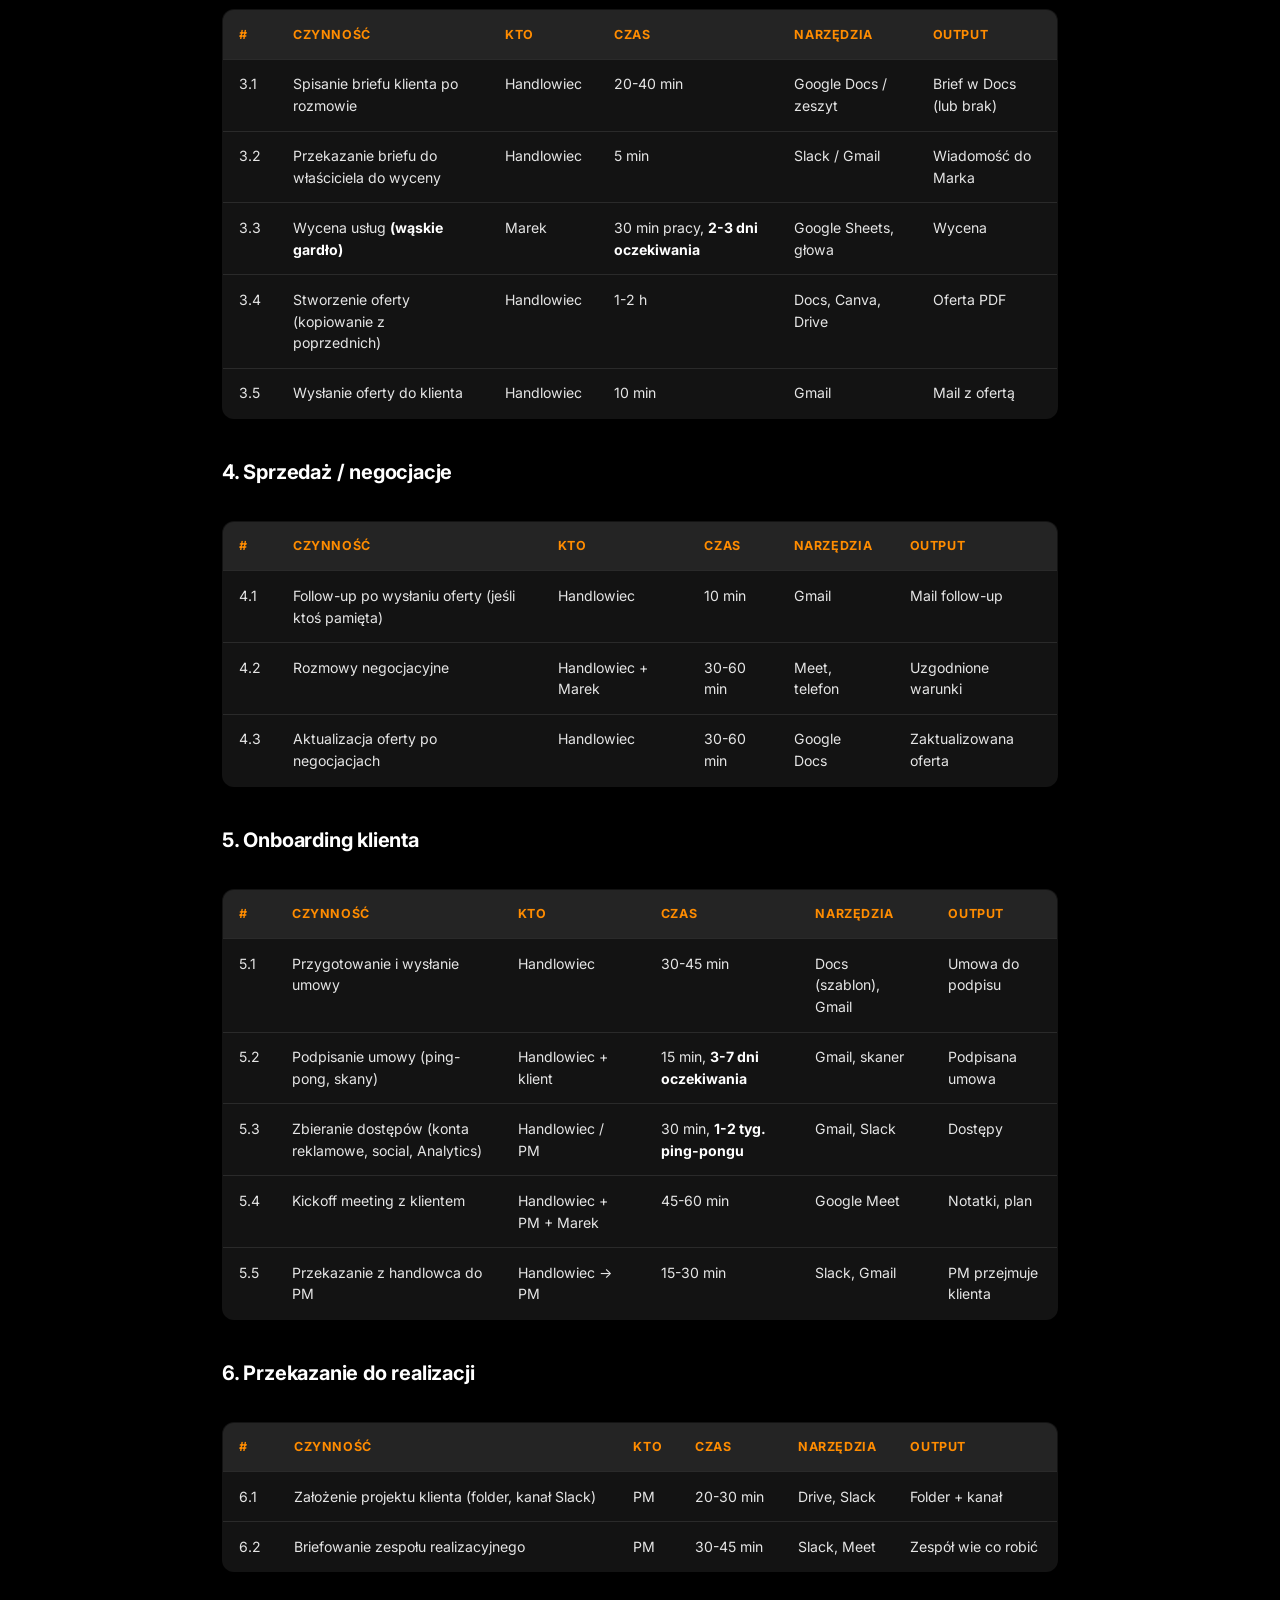
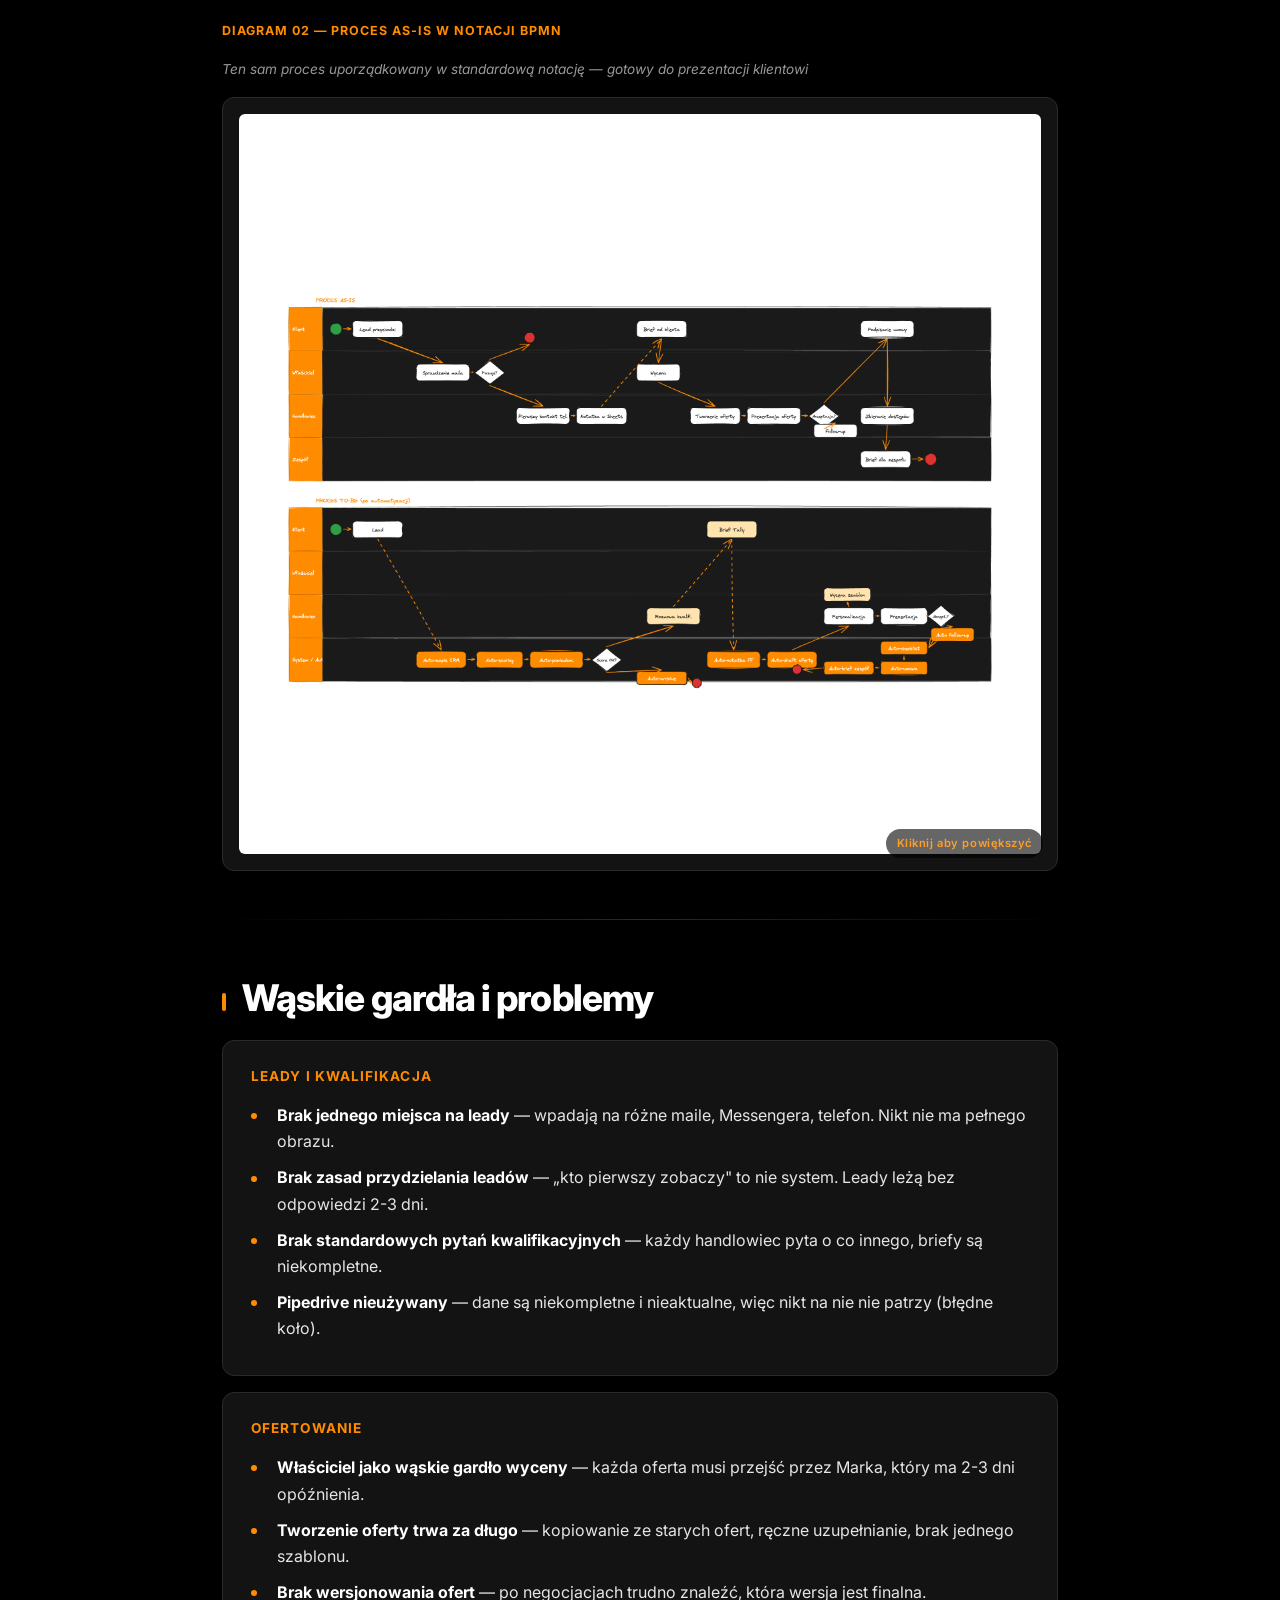
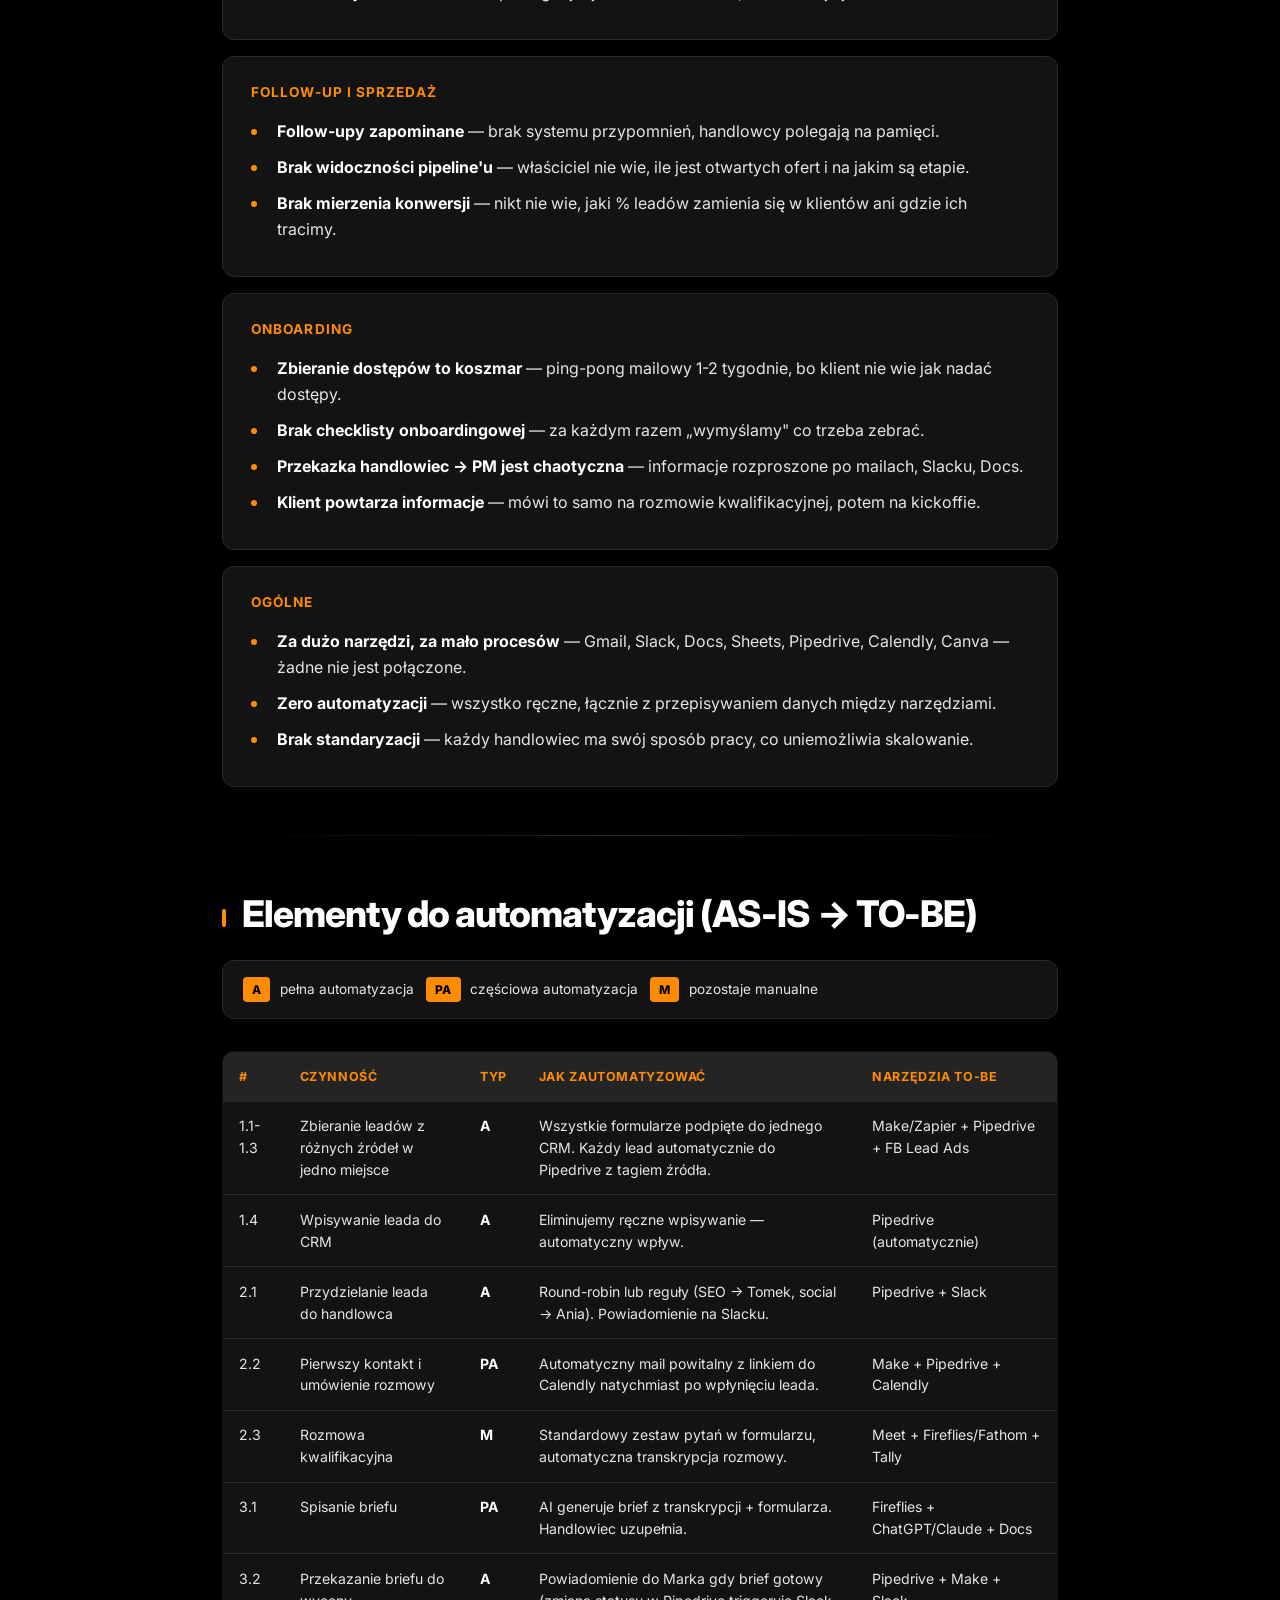
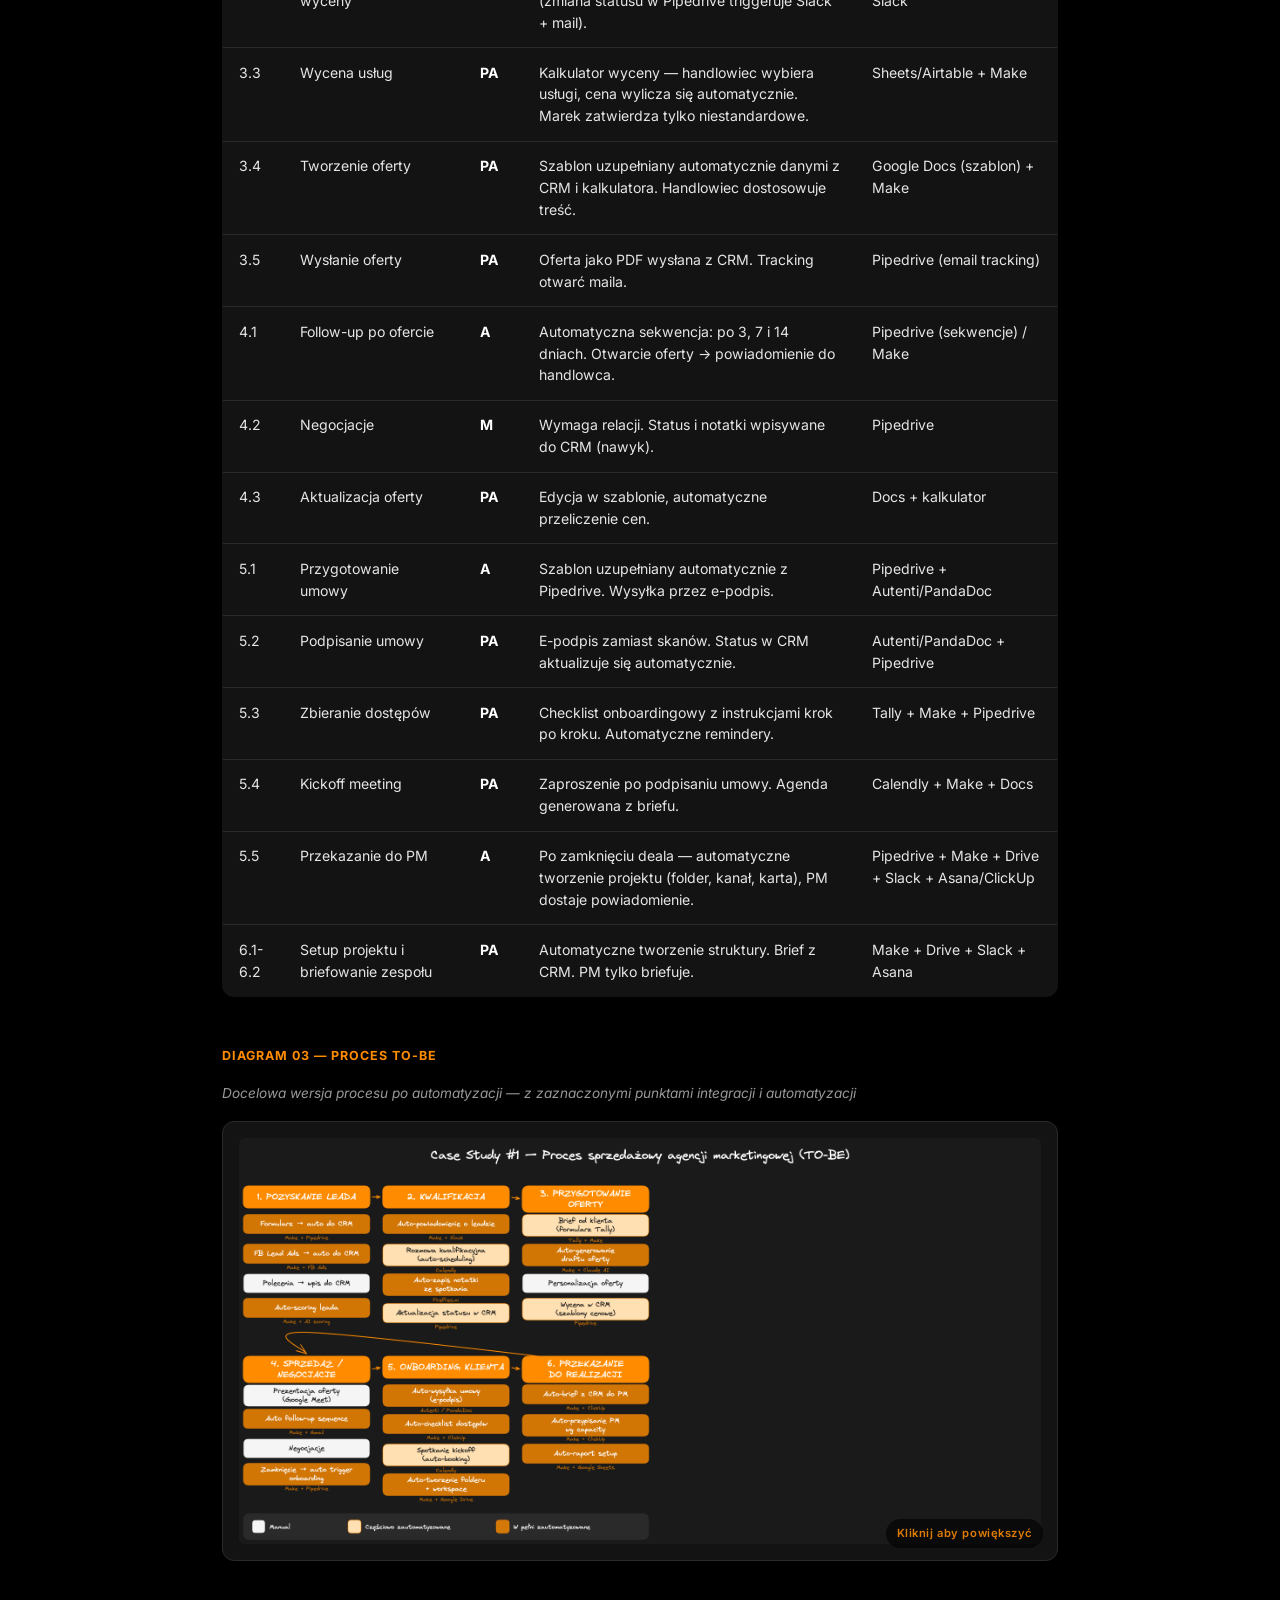
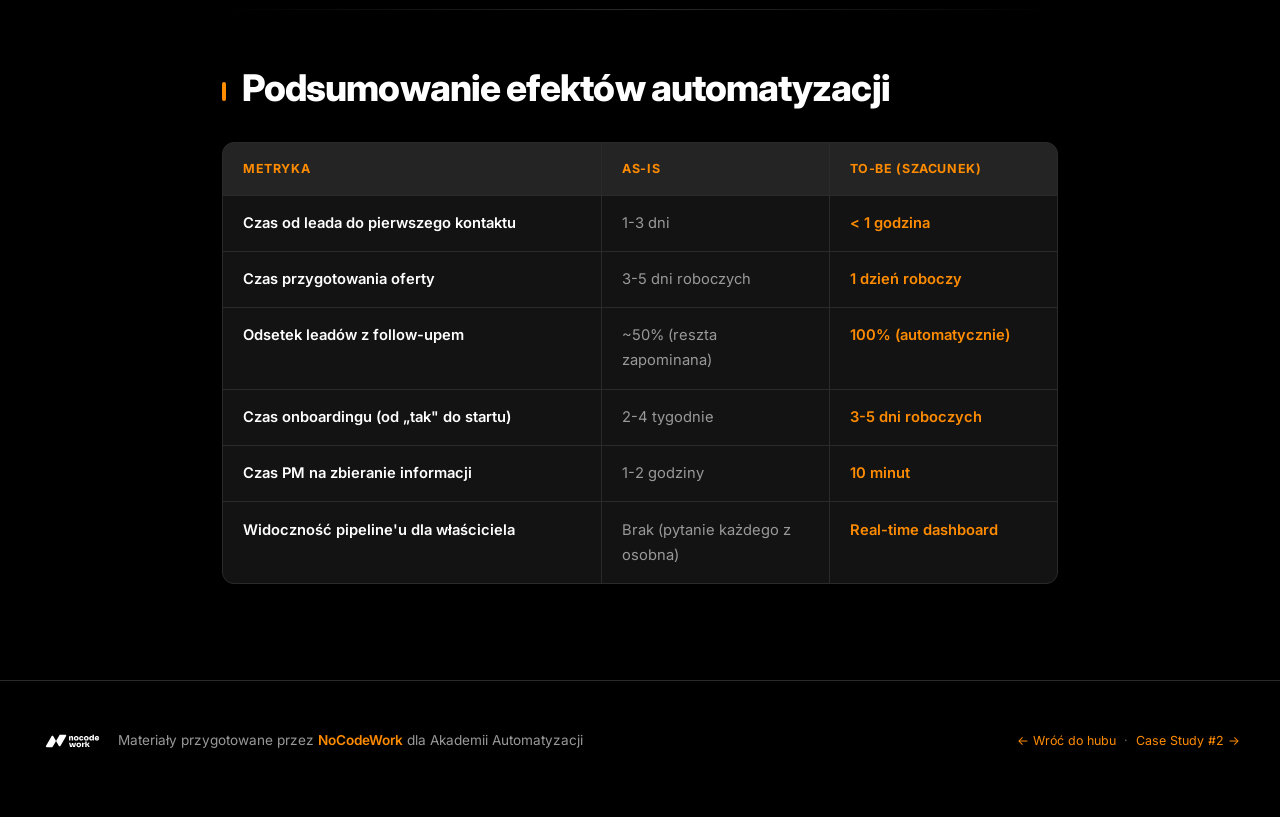
==== commit 3b434ad5: "Cache-bust styles.css i diagram-zoom.js (?v=3) Browser trzymał stary styles.css w cache → image był " ====
--- a/case-study-1.html
+++ b/case-study-1.html
@@ -7,8 +7,8 @@
 <title>Case Study #1: Agencja marketingowa — Akademia Automatyzacji</title>
 <meta name="description" content="Proces sprzedażowy agencji marketingowej — case study z warsztatu Akademii Automatyzacji.">
 <link rel="icon" type="image/png" href="assets/logo-aibiz.png">
-<link rel="stylesheet" href="styles.css">
-<script src="diagram-zoom.js" defer></script>
+<link rel="stylesheet" href="styles.css?v=3">
+<script src="diagram-zoom.js?v=3" defer></script>
 </head>
 <body>
 <main>
--- a/styles.css
+++ b/styles.css
@@ -411,9 +411,9 @@
   letter-spacing: 0.05em;
 }
 
-/* ─── Diagram placeholder ─── */
+/* ─── Diagram block (ta sama szerokość co kolumna z tekstem) ─── */
 .diagram-block {
-  margin: 2.5rem 0;
+  margin: 3rem 0;
 }
 
 .diagram-block .diagram-label {
@@ -463,28 +463,45 @@
 
 /* Rendered diagram (PNG / SVG) */
 .diagram-img-wrap {
-  background: #FFFFFF;
-  border-radius: 12px;
-  border: 1px solid var(--line);
-  padding: 1.5rem;
-  display: flex;
-  align-items: center;
-  justify-content: center;
+  background: var(--black-3);
+  border-radius: 12px;
+  border: 1px solid var(--line);
+  padding: 1rem;
   overflow: hidden;
-  box-shadow: 0 8px 32px rgba(0,0,0,0.4);
+  box-shadow: 0 8px 32px rgba(0,0,0,0.3);
+  text-align: center;
+  position: relative;
+}
+
+.diagram-img-wrap::after {
+  content: 'Kliknij aby powiększyć';
+  position: absolute;
+  bottom: 0.75rem;
+  right: 0.85rem;
+  font-size: 0.7rem;
+  font-weight: 600;
+  letter-spacing: 0.05em;
+  color: var(--orange);
+  background: rgba(0,0,0,0.7);
+  padding: 0.3rem 0.65rem;
+  border-radius: 100px;
+  pointer-events: none;
+  opacity: 0.85;
 }
 
 .diagram-img-wrap img {
   display: block;
   max-width: 100%;
+  width: 100%;
   height: auto;
-  border-radius: 4px;
+  margin: 0 auto;
+  border-radius: 6px;
   cursor: zoom-in;
-  transition: transform 0.3s ease;
-}
-
-.diagram-img-wrap img:hover {
-  transform: scale(1.02);
+  transition: opacity 0.2s ease;
+}
+
+.diagram-img-wrap:hover img {
+  opacity: 0.92;
 }
 
 /* Lightbox / zoom */
